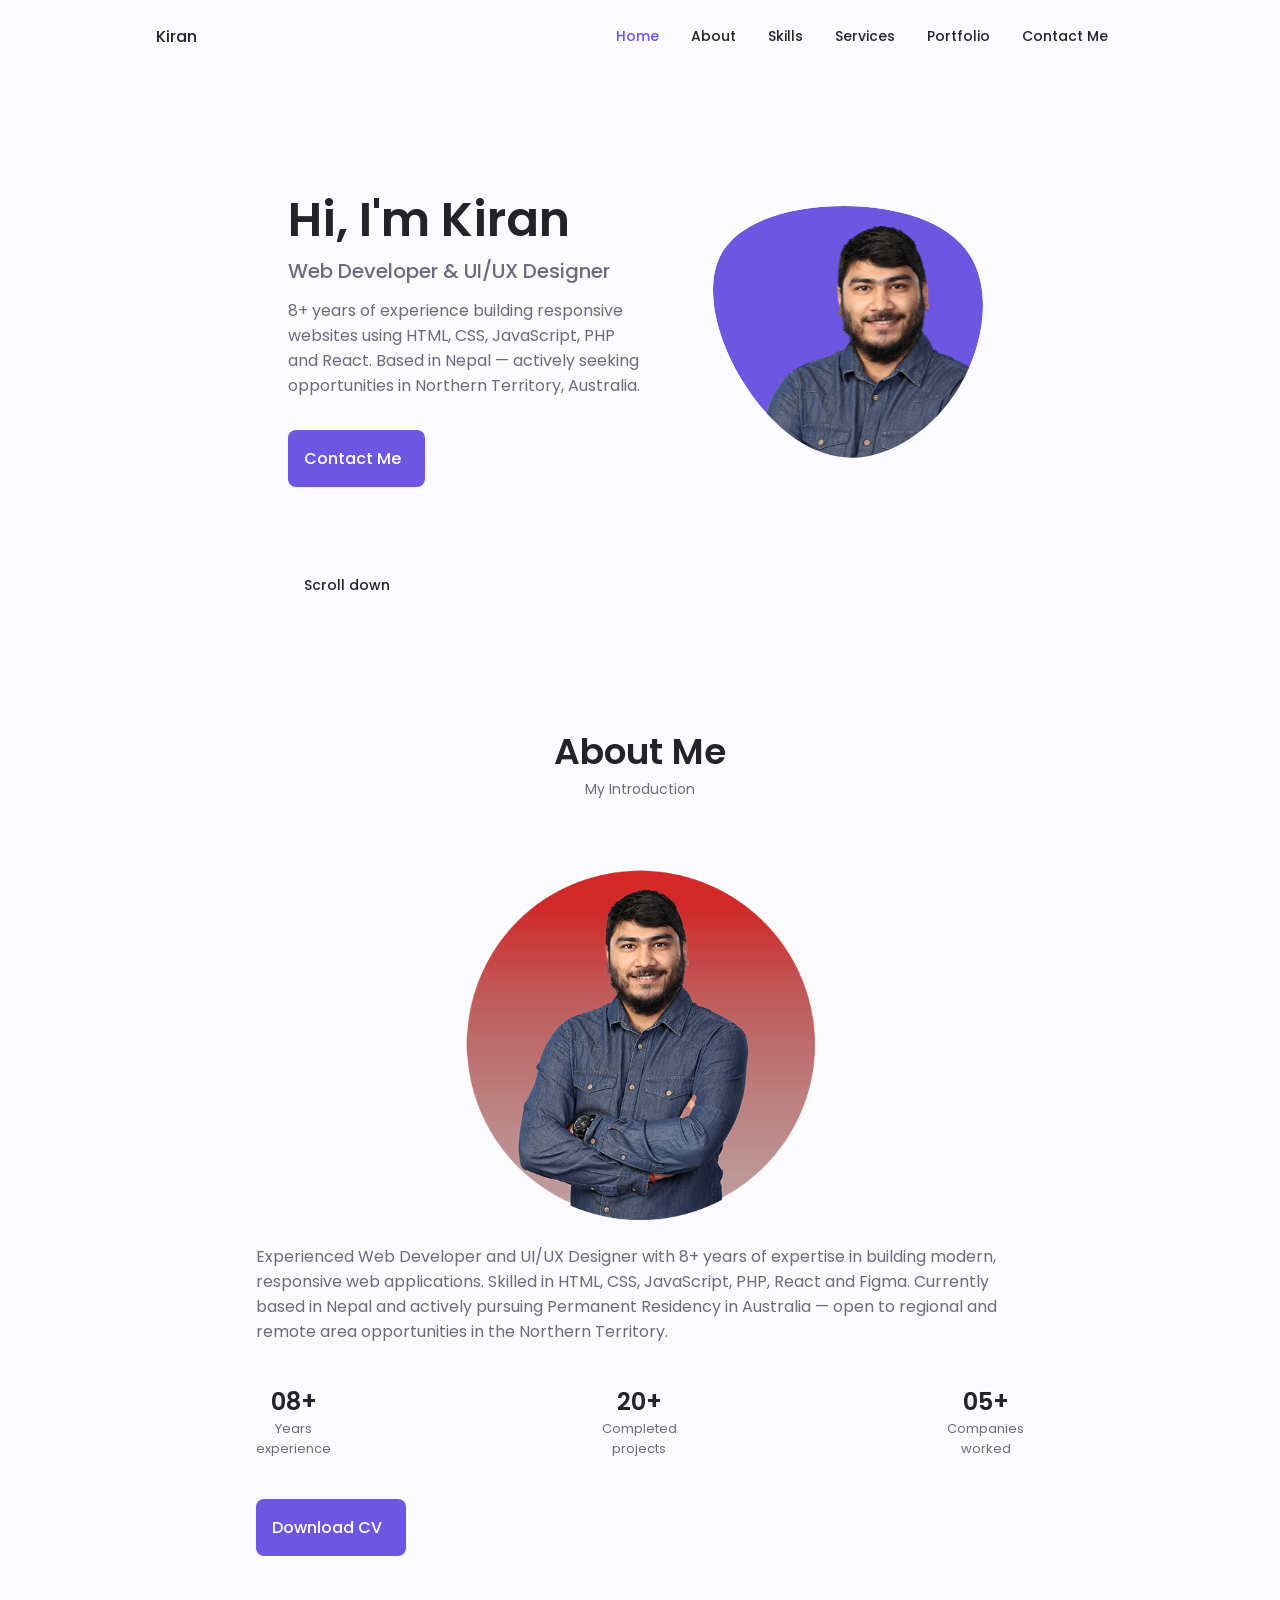
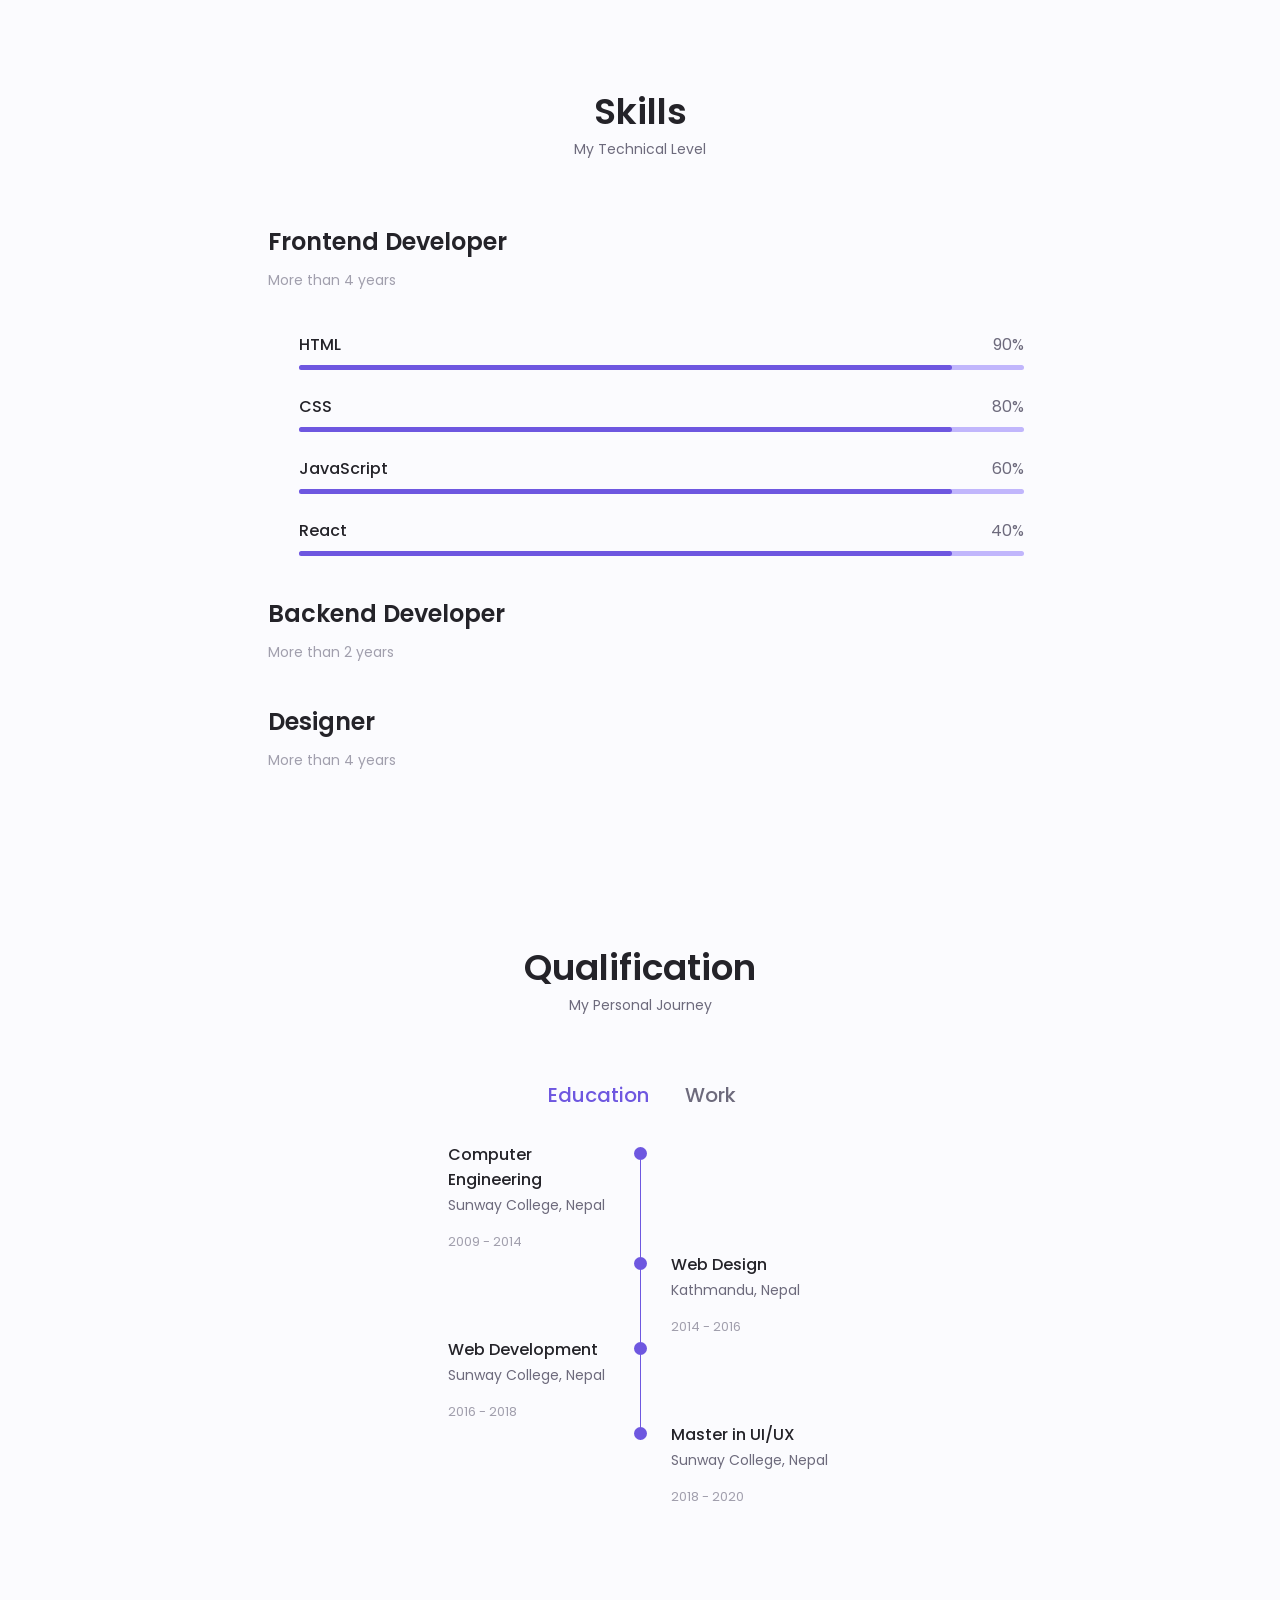
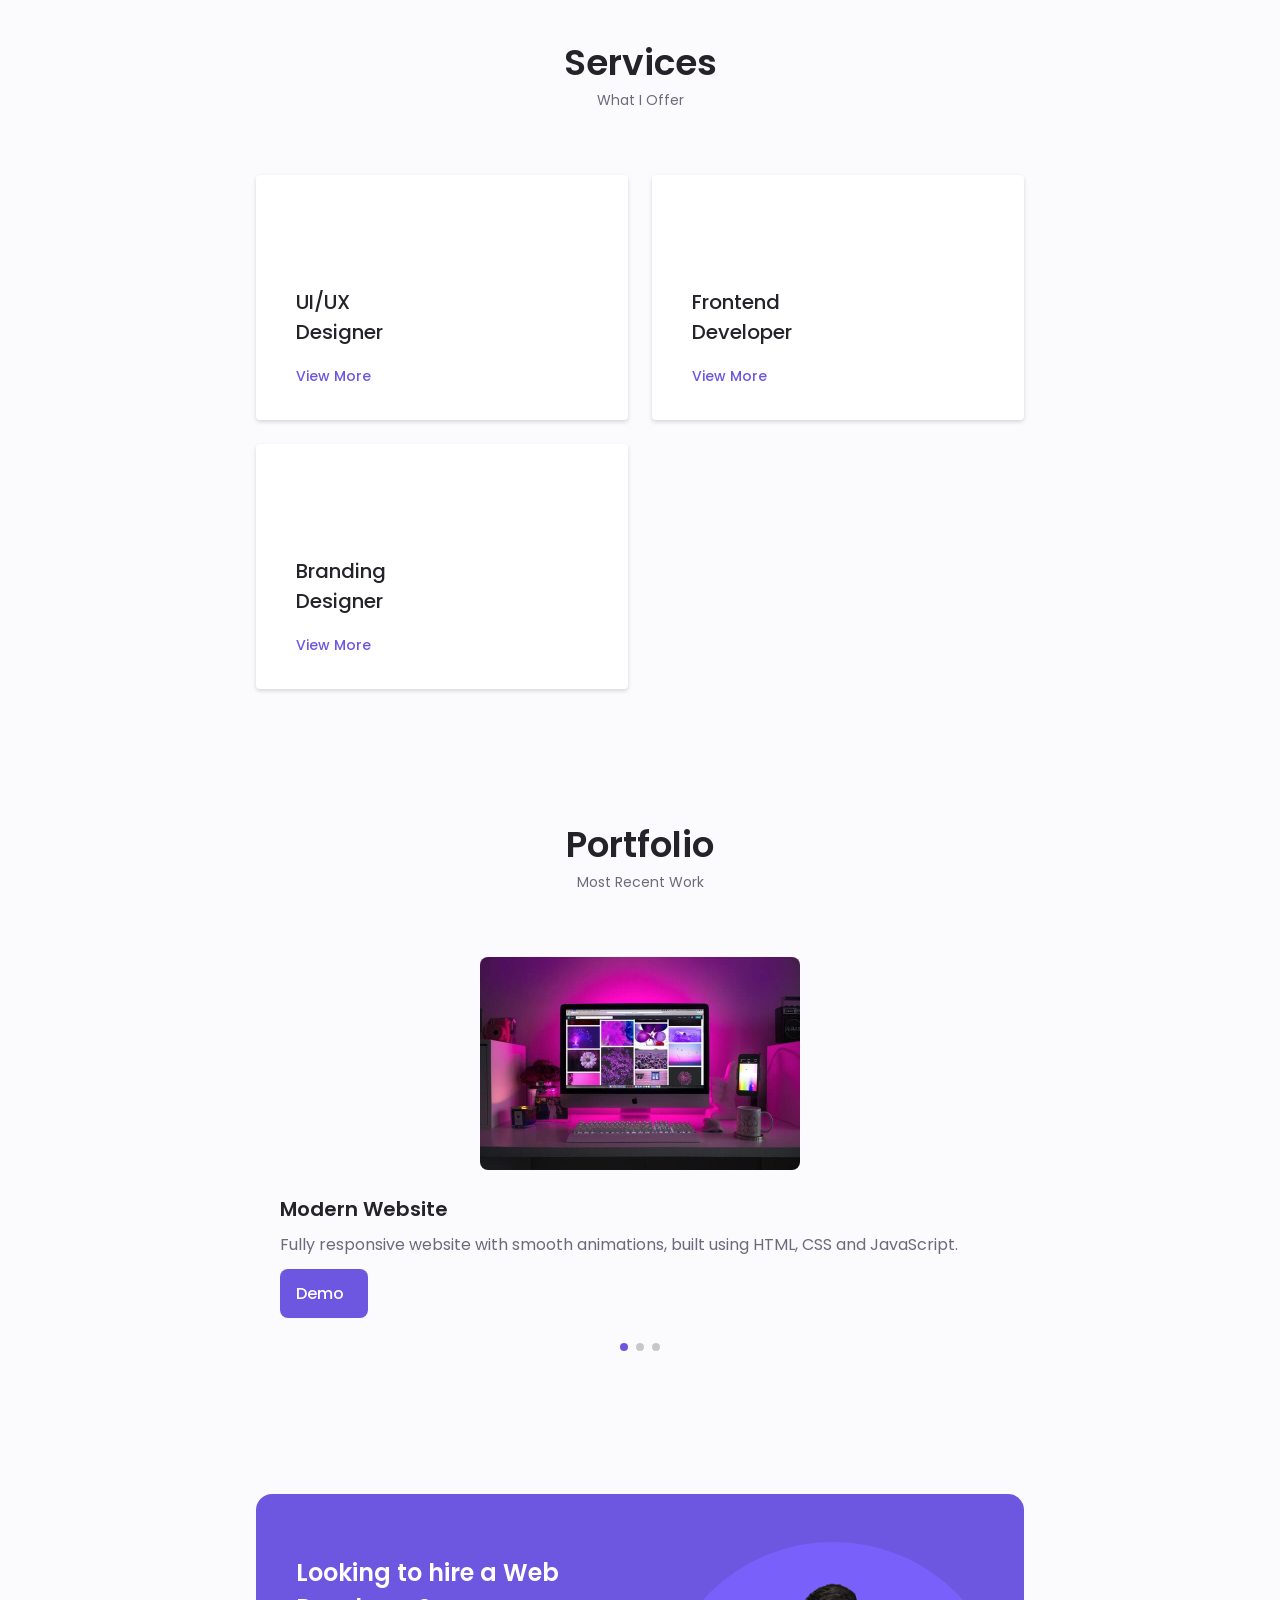
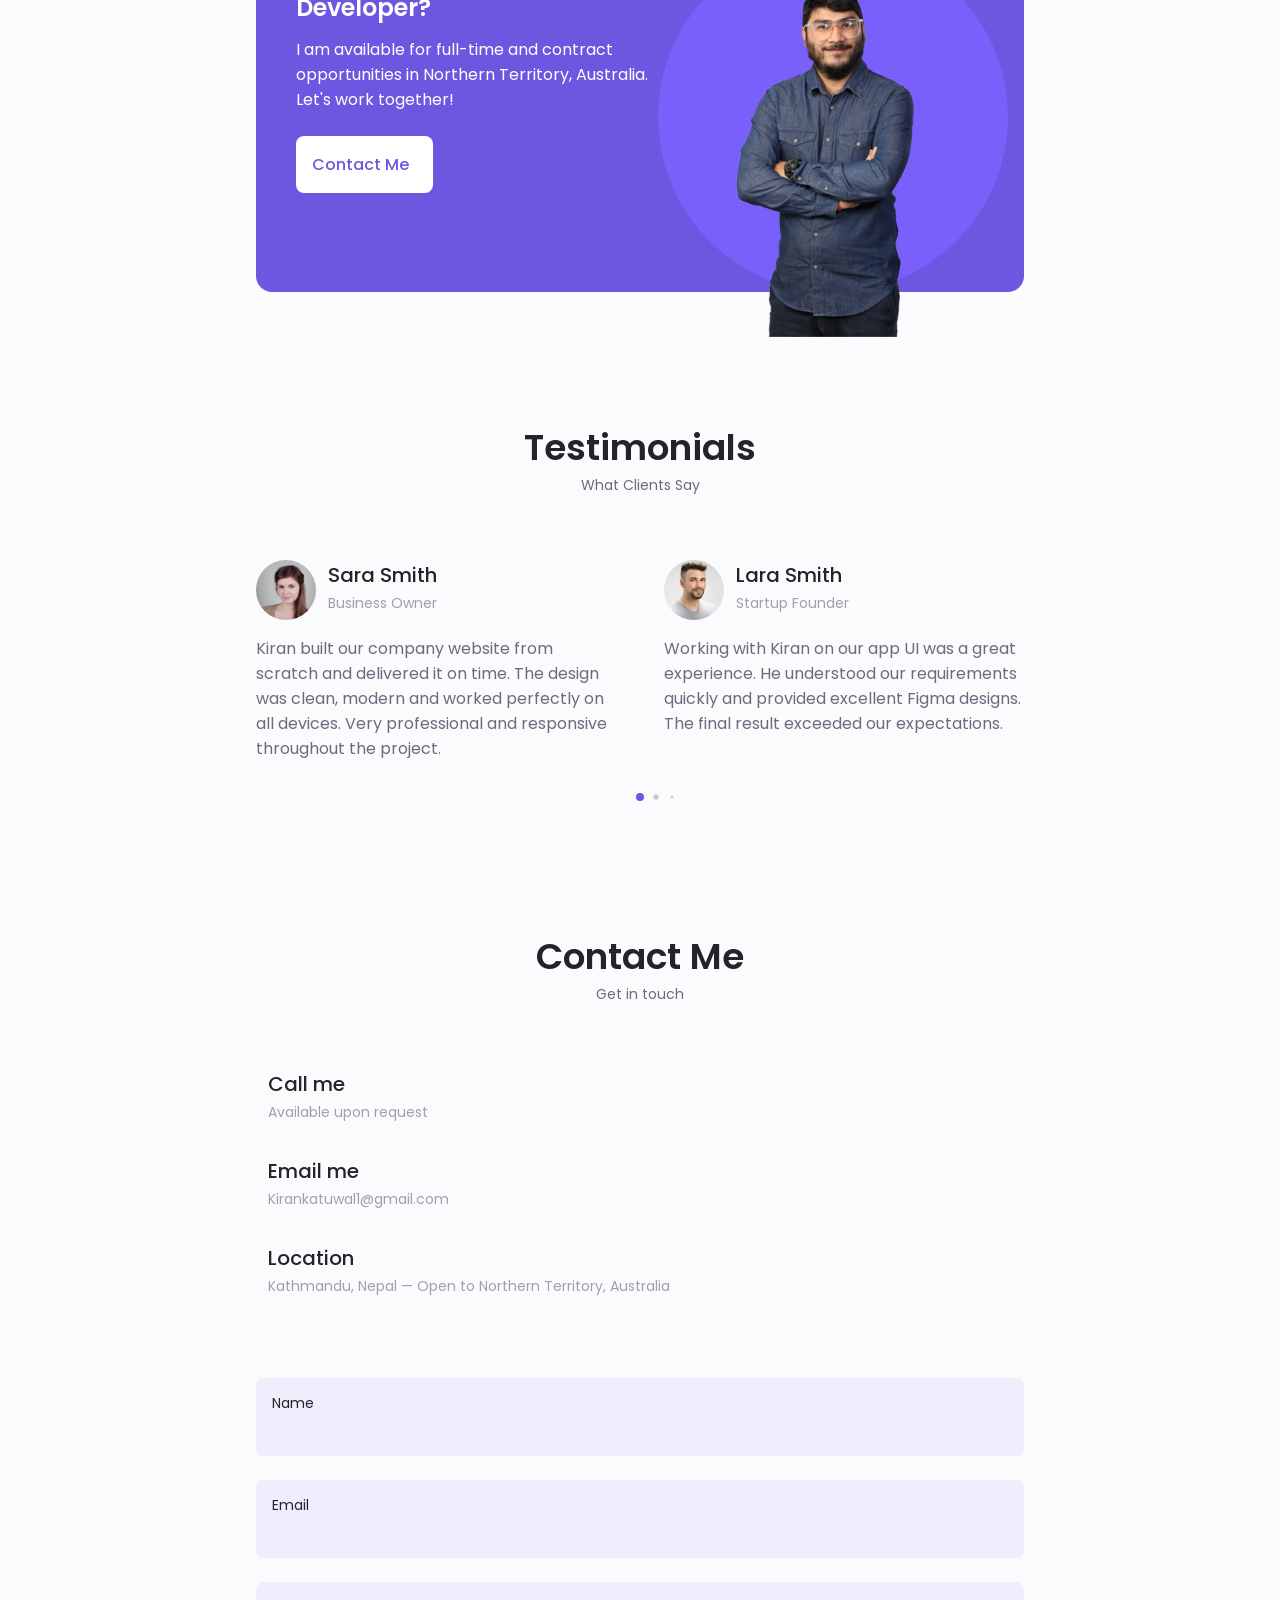
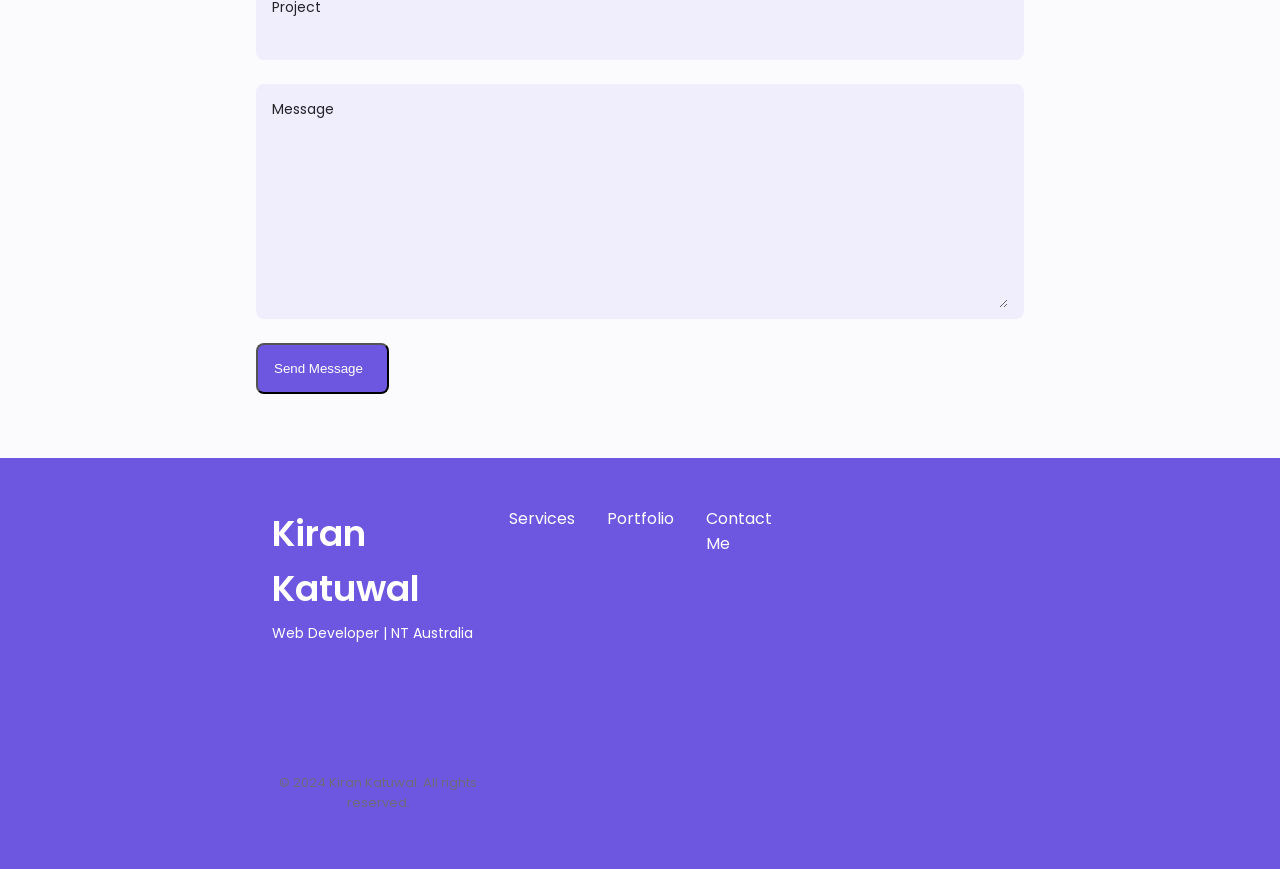
==== index.html @ 582babdb "styling for project image" ====
<!DOCTYPE html>
<html lang="en">

<head>
    <meta charset="UTF-8">
    <meta name="viewport" content="width=device-width, initial-scale=1.0">

    <!-- ===== FIX 1: SEO - Descriptive page title ===== -->
    <title>Kiran Katuwal | Web Developer | Northern Territory Australia</title>

    <!-- ===== FIX 2: SEO - Meta description for Google search results ===== -->
    <meta name="description"
        content="Kiran Katuwal is an experienced Web Developer with 8+ years of experience in HTML, CSS, JavaScript, PHP and React. Available for opportunities in Northern Territory, Australia. Pursuing Permanent Residency.">

    <!-- ===== FIX 3: SEO - Keywords for search engines ===== -->
    <meta name="keywords"
        content="Kiran Katuwal, web developer, frontend developer, Northern Territory, Australia, NT jobs, PHP developer, React developer, UI UX designer, permanent residency Australia">

    <!-- ===== FIX 4: SEO - Author tag ===== -->
    <meta name="author" content="Kiran Katuwal">

    <!-- ===== FIX 5: SEO - Canonical tag to avoid duplicate indexing ===== -->
    <link rel="canonical" href="https://kirankatuwal.com.np">

    <!-- ===== FIX 6: SEO - Open Graph tags for LinkedIn and Facebook sharing ===== -->
    <meta property="og:title" content="Kiran Katuwal | Web Developer | Northern Territory Australia">
    <meta property="og:description"
        content="Experienced Web Developer with 8+ years of experience. Available for opportunities in Northern Territory, Australia.">
    <meta property="og:image" content="https://kirankatuwal.com.np/assets/img/kiran.png">
    <meta property="og:url" content="https://kirankatuwal.com.np">
    <meta property="og:type" content="website">

    <!-- ===== FIX 7: SEO - Twitter card for sharing ===== -->
    <meta name="twitter:card" content="summary_large_image">
    <meta name="twitter:title" content="Kiran Katuwal | Web Developer | NT Australia">
    <meta name="twitter:description"
        content="Experienced Web Developer available for opportunities in Northern Territory, Australia.">

    <!--==================== UNICONS ====================-->
    <link rel="stylesheet" href="https://unicons.iconscout.com/release/v4.0.0/css/line.css">

    <!--==================== SWIPER CSS ====================-->
    <link rel="stylesheet" href="assets/css/swiper-bundle.min.css">

    <!--==================== CSS ====================-->
    <link rel="stylesheet" href="assets/css/styles.css">
</head>

<body>
    <!--==================== HEADER ====================-->
    <header class="header" id="header">
        <nav class="nav container">
            <a href="#" class="nav__logo">Kiran</a>

            <div class="nav__menu" id="nav-menu">
                <ul class="nav__list grid">
                    <li class="nav__item">
                        <a href="#home" class="nav__link active-link">
                            <i class="uil uil-estate nav__icon"></i>Home
                        </a>
                    </li>
                    <li class="nav__item">
                        <a href="#about" class="nav__link">
                            <i class="uil uil-user nav__icon"></i>About
                        </a>
                    </li>
                    <li class="nav__item">
                        <a href="#skills" class="nav__link">
                            <i class="uil uil-file-alt nav__icon"></i>Skills
                        </a>
                    </li>
                    <li class="nav__item">
                        <a href="#services" class="nav__link">
                            <i class="uil uil-briefcase-alt nav__icon"></i>Services</a>
                    </li>
                    <li class="nav__item">
                        <a href="#portfolio" class="nav__link">
                            <i class="uil uil-scenery nav__icon"></i>Portfolio</a>
                    </li>
                    <li class="nav__item">
                        <a href="#contact" class="nav__link">
                            <i class="uil uil-message nav__icon"></i>Contact Me
                        </a>
                    </li>
                </ul>

                <i class="uil uil-times nav__close" id="nav-close"></i>
            </div>

            <div class="nav__btns">
                <!-- Theme Change -->
                <i class="uil uil-moon change-theme" id="theme-button"></i>

                <div class="nav__toggle" id="nav-toggle">
                    <i class="uil uil-apps"></i>
                </div>
            </div>
        </nav>
    </header>

    <!--==================== MAIN ====================-->
    <main class="main">
        <!--==================== HOME ====================-->
        <section class="home section" id="home">
            <div class="home__container container grid">
                <div class="home__content grid">
                    <div class="home__social">
                        <!-- ===== FIX 8: Add your real LinkedIn and GitHub links below ===== -->
                        <a href="https://www.linkedin.com/in/kirankatuwal" target="_blank" class="home__social-icon"
                            aria-label="LinkedIn Profile">
                            <i class="uil uil-linkedin-alt"></i>
                        </a>
                        <a href="https://dribbble.com/kirankatuwal" target="_blank" class="home__social-icon"
                            aria-label="Dribbble Profile">
                            <i class="uil uil-dribbble"></i>
                        </a>
                        <a href="https://github.com/kirankatuwal" target="_blank" class="home__social-icon"
                            aria-label="GitHub Profile">
                            <i class="uil uil-github-alt"></i>
                        </a>
                    </div>
                    <div class="home__img">
                        <svg class="home__blob" viewBox="0 0 200 187" xmlns="http://www.w3.org/2000/svg"
                            xmlns:xlink="http://www.w3.org/1999/xlink">
                            <mask id="mask0" mask-type="alpha">
                                <path d="M190.312 36.4879C206.582 62.1187 201.309 102.826 182.328 134.186C163.346 165.547 
                                130.807 187.559 100.226 186.353C69.6454 185.297 41.0228 161.023 21.7403 129.362C2.45775 
                                97.8511 -7.48481 59.1033 6.67581 34.5279C20.9871 10.1032 59.7028 -0.149132 97.9666 
                                0.00163737C136.23 0.303176 174.193 10.857 190.312 36.4879Z" />
                            </mask>
                            <g mask="url(#mask0)">
                                <path d="M190.312 36.4879C206.582 62.1187 201.309 102.826 182.328 134.186C163.346 
                                165.547 130.807 187.559 100.226 186.353C69.6454 185.297 41.0228 161.023 21.7403 
                                129.362C2.45775 97.8511 -7.48481 59.1033 6.67581 34.5279C20.9871 10.1032 59.7028 
                                -0.149132 97.9666 0.00163737C136.23 0.303176 174.193 10.857 190.312 36.4879Z" />
                                <image class="home__blob-img" x='20' y='10' xlink:href="assets/img/kiran.png" />
                            </g>
                        </svg>
                    </div>

                    <div class="home__data">
                        <!-- ===== FIX 9: Grammar fix "I'am" → "I'm" ===== -->
                        <h1 class="home__title">
                            Hi, I'm Kiran
                        </h1>
                        <h3 class="home__subtitle">Web Developer & UI/UX Designer</h3>
                        <!-- ===== FIX 10: Better description with Australia mention ===== -->
                        <p class="home__description">8+ years of experience building responsive websites using HTML,
                            CSS, JavaScript, PHP and React. Based in Nepal — actively seeking opportunities in Northern
                            Territory, Australia.</p>
                        <a href="#contact" class="button button--flex">
                            Contact Me <i class="uil uil-message button__icon"></i>
                        </a>
                    </div>
                </div>

                <div class="home__scroll">
                    <a href="#about" class="home__scroll-button button--flex">
                        <i class="uil uil-mouse-alt home__scroll-mouse"></i>
                        <span class="home__scroll-name">Scroll down</span>
                        <i class="uil uil-arrow-down home__scroll-arrow"></i>
                    </a>
                </div>
            </div>
        </section>

        <!--==================== ABOUT ====================-->
        <section class="about section" id="about">
            <h2 class="section__title">About Me</h2>
            <span class="section__subtitle">My Introduction</span>

            <div class="about__container container grid">
                <!-- ===== FIX 11: SEO - Descriptive alt text on image ===== -->
                <img src="assets/img/about.png"
                    alt="Kiran Katuwal - Web Developer with 8 years experience, available for Northern Territory Australia jobs"
                    class="about__img">

                <div class="about__data">
                    <!-- ===== FIX 12: Better about description with Australia mention ===== -->
                    <p class="about__description">Experienced Web Developer and UI/UX Designer with 8+ years of
                        expertise in building modern, responsive web applications. Skilled in HTML, CSS, JavaScript,
                        PHP, React and Figma. Currently based in Nepal and actively pursuing Permanent Residency in
                        Australia — open to regional and remote area opportunities in the Northern Territory.</p>
                    <div class="about__info">
                        <div>
                            <span class="about__info-title">08+</span>
                            <span class="about__info-name">Years<br />experience</span>
                        </div>
                        <div>
                            <span class="about__info-title">20+</span>
                            <span class="about__info-name">Completed<br />projects</span>
                        </div>
                        <div>
                            <span class="about__info-title">05+</span>
                            <span class="about__info-name">Companies<br />worked</span>
                        </div>
                    </div>
                    <div class="about__buttons">
                        <a download="" href="assets/pdf/kiran.pdf" class="button button--flex">
                            Download CV <i class="uil uil-download-alt button__icon"></i>
                        </a>
                    </div>
                </div>
            </div>
        </section>

        <!--==================== SKILLS ====================-->
        <section class="skills section" id="skills">
            <h2 class="section__title">Skills</h2>
            <span class="section__subtitle">My Technical Level</span>
            <div class="skills__container container grid">
                <div>
                    <!-- Skills 1 -->
                    <div class="skills__content skills__open">
                        <div class="skills__header">
                            <i class="uil uil-brackets-curly skills__icon"></i>
                            <div>
                                <h1 class="skills__titles">Frontend Developer</h1>
                                <span class="skills__subtitle">More than 4 years</span>
                            </div>
                            <i class="uil uil-angle-down skills__arrow"></i>
                        </div>
                        <div class="skills__list grid">
                            <div class="skills__data">
                                <div class="skills__titles">
                                    <h3 class="skills__name">HTML</h3>
                                    <span class="skills__number">90%</span>
                                </div>
                                <div class="skills__bar">
                                    <span class="skills__percentage skills__html"></span>
                                </div>
                            </div>
                            <div class="skills__data">
                                <div class="skills__titles">
                                    <h3 class="skills__name">CSS</h3>
                                    <span class="skills__number">80%</span>
                                </div>
                                <div class="skills__bar">
                                    <span class="skills__percentage skills__css"></span>
                                </div>
                            </div>
                            <div class="skills__data">
                                <div class="skills__titles">
                                    <h3 class="skills__name">JavaScript</h3>
                                    <span class="skills__number">60%</span>
                                </div>
                                <div class="skills__bar">
                                    <span class="skills__percentage skills__js"></span>
                                </div>
                            </div>
                            <div class="skills__data">
                                <div class="skills__titles">
                                    <h3 class="skills__name">React</h3>
                                    <span class="skills__number">40%</span>
                                </div>
                                <div class="skills__bar">
                                    <span class="skills__percentage skills__react"></span>
                                </div>
                            </div>
                        </div>
                    </div>
                    <!-- Skills 2 -->
                    <div class="skills__content skills__close">
                        <div class="skills__header">
                            <i class="uil uil-server-network skills__icon"></i>
                            <div>
                                <h1 class="skills__titles">Backend Developer</h1>
                                <span class="skills__subtitle">More than 2 years</span>
                            </div>
                            <i class="uil uil-angle-down skills__arrow"></i>
                        </div>
                        <div class="skills__list grid">
                            <div class="skills__data">
                                <div class="skills__titles">
                                    <h3 class="skills__name">PHP</h3>
                                    <span class="skills__number">80%</span>
                                </div>
                                <div class="skills__bar">
                                    <span class="skills__percentage skills__php"></span>
                                </div>
                            </div>
                            <div class="skills__data">
                                <div class="skills__titles">
                                    <h3 class="skills__name">Node Js</h3>
                                    <span class="skills__number">40%</span>
                                </div>
                                <div class="skills__bar">
                                    <span class="skills__percentage skills__node"></span>
                                </div>
                            </div>
                            <div class="skills__data">
                                <div class="skills__titles">
                                    <h3 class="skills__name">Firebase</h3>
                                    <span class="skills__number">60%</span>
                                </div>
                                <div class="skills__bar">
                                    <span class="skills__percentage skills__firebase"></span>
                                </div>
                            </div>
                            <div class="skills__data">
                                <div class="skills__titles">
                                    <h3 class="skills__name">Python</h3>
                                    <span class="skills__number">40%</span>
                                </div>
                                <div class="skills__bar">
                                    <span class="skills__percentage skills__python"></span>
                                </div>
                            </div>
                        </div>
                    </div>
                </div>

                <div>
                    <!-- Skills 3 -->
                    <div class="skills__content skills__close">
                        <div class="skills__header">
                            <i class="uil uil-swatchbook skills__icon"></i>
                            <div>
                                <h1 class="skills__titles">Designer</h1>
                                <span class="skills__subtitle">More than 4 years</span>
                            </div>
                            <i class="uil uil-angle-down skills__arrow"></i>
                        </div>
                        <div class="skills__list grid">
                            <div class="skills__data">
                                <div class="skills__titles">
                                    <h3 class="skills__name">Figma</h3>
                                    <span class="skills__number">80%</span>
                                </div>
                                <div class="skills__bar">
                                    <span class="skills__percentage skills__figma"></span>
                                </div>
                            </div>
                            <div class="skills__data">
                                <div class="skills__titles">
                                    <h3 class="skills__name">Sketch</h3>
                                    <span class="skills__number">40%</span>
                                </div>
                                <div class="skills__bar">
                                    <span class="skills__percentage skills__sketch"></span>
                                </div>
                            </div>
                            <div class="skills__data">
                                <div class="skills__titles">
                                    <h3 class="skills__name">Photoshop</h3>
                                    <span class="skills__number">60%</span>
                                </div>
                                <div class="skills__bar">
                                    <span class="skills__percentage skills__photoshop"></span>
                                </div>
                            </div>
                        </div>
                    </div>
                </div>
            </div>
        </section>

        <!--==================== QUALIFICATION ====================-->
        <section class="qualification section">
            <h2 class="section__title">Qualification</h2>
            <span class="section__subtitle">My Personal Journey</span>

            <div class="qualification__container container">
                <div class="qualification__tabs">
                    <div class="qualification__button button--flex qualification__active" data-target='#education'>
                        <i class="uil uil-graduation-cap qualification__icon"></i>
                        Education
                    </div>
                    <div class="qualification__button button--flex" data-target='#work'>
                        <i class="uil uil-briefcase-alt qualification__icon"></i>
                        Work
                    </div>
                </div>

                <div class="qualification__sections">
                    <!--==================== QUALIFICATION CONTENT 1 ====================-->
                    <!-- ===== FIX 13: Update with real education details and dates ===== -->
                    <div class="qualification__content qualification__active" data-content id="education">
                        <div class="qualification__data">
                            <div>
                                <h3 class="qualification__title">Computer Engineering</h3>
                                <span class="qualification__subtitle">Sunway College, Nepal</span>
                                <div class="qualification__calendar">
                                    <i class="uil uil-calendar-alt"></i>
                                    2009 - 2014
                                </div>
                            </div>
                            <div>
                                <span class="qualification__rounder"></span>
                                <span class="qualification__line"></span>
                            </div>
                        </div>
                        <div class="qualification__data">
                            <div></div>
                            <div>
                                <span class="qualification__rounder"></span>
                                <span class="qualification__line"></span>
                            </div>
                            <div>
                                <h3 class="qualification__title">Web Design</h3>
                                <span class="qualification__subtitle">Kathmandu, Nepal</span>
                                <div class="qualification__calendar">
                                    <i class="uil uil-calendar-alt"></i>
                                    2014 - 2016
                                </div>
                            </div>
                        </div>
                        <div class="qualification__data">
                            <div>
                                <h3 class="qualification__title">Web Development</h3>
                                <span class="qualification__subtitle">Sunway College, Nepal</span>
                                <div class="qualification__calendar">
                                    <i class="uil uil-calendar-alt"></i>
                                    2016 - 2018
                                </div>
                            </div>
                            <div>
                                <span class="qualification__rounder"></span>
                                <span class="qualification__line"></span>
                            </div>
                        </div>
                        <div class="qualification__data">
                            <div></div>
                            <div>
                                <span class="qualification__rounder"></span>
                            </div>
                            <div>
                                <h3 class="qualification__title">Master in UI/UX</h3>
                                <span class="qualification__subtitle">Sunway College, Nepal</span>
                                <div class="qualification__calendar">
                                    <i class="uil uil-calendar-alt"></i>
                                    2018 - 2020
                                </div>
                            </div>
                        </div>
                    </div>

                    <!--==================== QUALIFICATION CONTENT 2 ====================-->
                    <!-- ===== FIX 14: Update with real work history ===== -->
                    <div class="qualification__content" data-content id="work">
                        <div class="qualification__data">
                            <div>
                                <h3 class="qualification__title">Software Engineer</h3>
                                <span class="qualification__subtitle">IT Company, Nepal</span>
                                <div class="qualification__calendar">
                                    <i class="uil uil-calendar-alt"></i>
                                    2016 - 2018
                                </div>
                            </div>
                            <div>
                                <span class="qualification__rounder"></span>
                                <span class="qualification__line"></span>
                            </div>
                        </div>
                        <div class="qualification__data">
                            <div></div>
                            <div>
                                <span class="qualification__rounder"></span>
                                <span class="qualification__line"></span>
                            </div>
                            <div>
                                <h3 class="qualification__title">Frontend Developer</h3>
                                <span class="qualification__subtitle">Web Agency, Nepal</span>
                                <div class="qualification__calendar">
                                    <i class="uil uil-calendar-alt"></i>
                                    2018 - 2020
                                </div>
                            </div>
                        </div>
                        <div class="qualification__data">
                            <div>
                                <h3 class="qualification__title">UI/UX Designer</h3>
                                <span class="qualification__subtitle">Freelance, Remote</span>
                                <div class="qualification__calendar">
                                    <i class="uil uil-calendar-alt"></i>
                                    2020 - 2023
                                </div>
                            </div>
                            <div>
                                <span class="qualification__rounder"></span>
                                <span class="qualification__line"></span>
                            </div>
                        </div>
                        <div class="qualification__data">
                            <div></div>
                            <div>
                                <span class="qualification__rounder"></span>
                            </div>
                            <div>
                                <h3 class="qualification__title">Senior Web Developer</h3>
                                <span class="qualification__subtitle">Self Employed, Nepal</span>
                                <div class="qualification__calendar">
                                    <i class="uil uil-calendar-alt"></i>
                                    2023 - Present
                                </div>
                            </div>
                        </div>
                    </div>
                </div>
            </div>
        </section>

        <!--==================== SERVICES ====================-->
        <section class="services section" id="services">
            <h2 class="section__title">Services</h2>
            <span class="section__subtitle">What I Offer</span>
            <div class="services__container container grid">
                <!--Services content 1  -->
                <div class="services__content">
                    <div>
                        <i class="uil uil-web-grid services__icon"></i>
                        <h3 class="services__title">UI/UX <br> Designer</h3>
                    </div>
                    <span class="button button--flex button--small button--link services__button">
                        View More
                        <i class="uil uil-arrow-right button__icon"></i>
                    </span>
                    <div class="services__modal">
                        <div class="services__modal-content">
                            <h4 class="services__modal-title">UI/UX <br>Designer</h4>
                            <i class="uil uil-times services__modal-close"></i>
                            <ul class="services__modal-services grid">
                                <li class="services__modal-service">
                                    <i class="uil uil-check-circle services__modal-icon"></i>
                                    <p>Design clean and modern user interfaces</p>
                                </li>
                                <li class="services__modal-service">
                                    <i class="uil uil-check-circle services__modal-icon"></i>
                                    <p>Create wireframes and prototypes in Figma</p>
                                </li>
                                <li class="services__modal-service">
                                    <i class="uil uil-check-circle services__modal-icon"></i>
                                    <p>Improve user experience for web and mobile apps</p>
                                </li>
                                <li class="services__modal-service">
                                    <i class="uil uil-check-circle services__modal-icon"></i>
                                    <p>Build and strengthen your company brand identity</p>
                                </li>
                            </ul>
                        </div>
                    </div>
                </div>
                <!--Services content 2  -->
                <div class="services__content">
                    <div>
                        <i class="uil uil-arrow services__icon"></i>
                        <h3 class="services__title">Frontend <br> Developer</h3>
                    </div>
                    <span class="button button--flex button--small button--link services__button">
                        View More
                        <i class="uil uil-arrow-right button__icon"></i>
                    </span>
                    <div class="services__modal">
                        <div class="services__modal-content">
                            <h4 class="services__modal-title">Frontend <br> Developer</h4>
                            <i class="uil uil-times services__modal-close"></i>
                            <ul class="services__modal-services grid">
                                <li class="services__modal-service">
                                    <i class="uil uil-check-circle services__modal-icon"></i>
                                    <p>Build fully responsive websites using HTML and CSS</p>
                                </li>
                                <li class="services__modal-service">
                                    <i class="uil uil-check-circle services__modal-icon"></i>
                                    <p>Develop interactive web pages using JavaScript and React</p>
                                </li>
                                <li class="services__modal-service">
                                    <i class="uil uil-check-circle services__modal-icon"></i>
                                    <p>Optimise websites for speed and performance</p>
                                </li>
                                <li class="services__modal-service">
                                    <i class="uil uil-check-circle services__modal-icon"></i>
                                    <p>Convert Figma designs into pixel-perfect web pages</p>
                                </li>
                            </ul>
                        </div>
                    </div>
                </div>
                <!--Services content 3  -->
                <div class="services__content">
                    <div>
                        <i class="uil uil-pen services__icon"></i>
                        <h3 class="services__title">Branding <br> Designer</h3>
                    </div>
                    <span class="button button--flex button--small button--link services__button">
                        View More
                        <i class="uil uil-arrow-right button__icon"></i>
                    </span>
                    <div class="services__modal">
                        <div class="services__modal-content">
                            <h4 class="services__modal-title">Branding <br>Designer</h4>
                            <i class="uil uil-times services__modal-close"></i>
                            <ul class="services__modal-services grid">
                                <li class="services__modal-service">
                                    <i class="uil uil-check-circle services__modal-icon"></i>
                                    <p>Design logos and visual brand identity</p>
                                </li>
                                <li class="services__modal-service">
                                    <i class="uil uil-check-circle services__modal-icon"></i>
                                    <p>Create brand style guides and colour palettes</p>
                                </li>
                                <li class="services__modal-service">
                                    <i class="uil uil-check-circle services__modal-icon"></i>
                                    <p>Design marketing materials and social media assets</p>
                                </li>
                                <li class="services__modal-service">
                                    <i class="uil uil-check-circle services__modal-icon"></i>
                                    <p>Strengthen your company's online presence</p>
                                </li>
                            </ul>
                        </div>
                    </div>
                </div>
            </div>
        </section>

        <!--==================== PORTFOLIO ====================-->
        <section class="portfolio section" id="portfolio">
            <h2 class="section__title">Portfolio</h2>
            <span class="section__subtitle">Most Recent Work</span>

            <div class="portfolio__container container swiper-container">
                <div class="swiper-wrapper">
                    <!--==================== PORTFOLIO 1====================-->
                    <div class="portfolio__content grid swiper-slide">
                        <!-- ===== FIX 15: SEO - Added descriptive alt text to portfolio images ===== -->
                        <img src="assets/img/portfolio1.jpg" alt="Modern responsive website project by Kiran Katuwal"
                            class="portfolio__img">
                        <div class="portfolio__data">
                            <h3 class="portfolio__title">Modern Website</h3>
                            <p class="portfolio__description">Fully responsive website with smooth animations, built
                                using HTML, CSS and JavaScript.</p>
                            <!-- ===== Note: Replace # with your real project demo link ===== -->
                            <a href="#" class="button button--flex button--small portfolio__button">Demo
                                <i class="uil uil-arrow-right button__icon"></i>
                            </a>
                        </div>
                    </div>

                    <!--==================== PORTFOLIO 2====================-->
                    <div class="portfolio__content grid swiper-slide">
                        <img src="assets/img/portfolio2.jpg" alt="Brand design project by Kiran Katuwal"
                            class="portfolio__img">
                        <div class="portfolio__data">
                            <h3 class="portfolio__title">Brand Design</h3>
                            <p class="portfolio__description">Complete brand identity design including logo, colour
                                palette and visual guidelines.</p>
                            <a href="#" class="button button--flex button--small portfolio__button">Demo
                                <i class="uil uil-arrow-right button__icon"></i>
                            </a>
                        </div>
                    </div>

                    <!--==================== PORTFOLIO 3====================-->
                    <div class="portfolio__content grid swiper-slide">
                        <img src="assets/img/portfolio3.jpg" alt="Online store ecommerce project by Kiran Katuwal"
                            class="portfolio__img">
                        <div class="portfolio__data">
                            <h3 class="portfolio__title">Online Store</h3>
                            <p class="portfolio__description">E-commerce website with product listings, shopping cart
                                and PHP backend integration.</p>
                            <a href="#" class="button button--flex button--small portfolio__button">Demo
                                <i class="uil uil-arrow-right button__icon"></i>
                            </a>
                        </div>
                    </div>
                </div>
                <div class="swiper-button-next">
                    <i class="uil uil-angle-right-b swiper-portfolio-icon"></i>
                </div>
                <div class="swiper-button-prev">
                    <i class="uil uil-angle-left-b swiper-portfolio-icon"></i>
                </div>
                <div class="swiper-pagination"></div>
            </div>
        </section>

        <!--==================== PROJECT IN MIND ====================-->
        <section class="project section">
            <div class="project__bg">
                <div class="project__container container grid">
                    <div class="project__data">
                        <!-- ===== FIX 16: Updated project section for Australian employers ===== -->
                        <h2 class="project__title">Looking to hire a Web Developer?</h2>
                        <p class="project__description">
                            I am available for full-time and contract opportunities in Northern Territory, Australia.
                            Let's work together!
                        </p>
                        <a href="#contact" class="button button--flex button--white">
                            Contact Me
                            <i class="uil uil-message project__icon button__icon"></i>
                        </a>
                    </div>
                    <div class="project_side_content"><img src="assets/img/kiran12.png"
                            alt="Kiran Katuwal Web Developer" class="project__img"></div>
                </div>
            </div>
        </section>

        <!--==================== TESTIMONIAL ====================-->
        <section class="testimonial section">
            <h2 class="section__title">Testimonials</h2>
            <span class="section__subtitle">What Clients Say</span>

            <div class="testimonial__container container swiper-container">
                <div class="swiper-wrapper">
                    <!-- ===== FIX 17: Unique testimonials - replace with real ones when available ===== -->
                    <!--==================== TESTIMONIAL 1 ====================-->
                    <div class="testimonial__content swiper-slide">
                        <div class="testimonial__data">
                            <div class="testimonial__header">
                                <img src="assets/img/testimonial1.jpg" alt="Sara Smith client testimonial"
                                    class="testimonial__img">
                                <div>
                                    <h3 class="testimonial__name">Sara Smith</h3>
                                    <span class="testimonial__client">Business Owner</span>
                                </div>
                            </div>
                            <div>
                                <i class="uil uil-star testimonial__icon-star"></i>
                                <i class="uil uil-star testimonial__icon-star"></i>
                                <i class="uil uil-star testimonial__icon-star"></i>
                                <i class="uil uil-star testimonial__icon-star"></i>
                                <i class="uil uil-star testimonial__icon-star"></i>
                            </div>
                        </div>
                        <p class="testimonial__description">
                            Kiran built our company website from scratch and delivered it on time. The design was clean,
                            modern and worked perfectly on all devices. Very professional and responsive throughout the
                            project.
                        </p>
                    </div>

                    <!--==================== TESTIMONIAL 2 ====================-->
                    <div class="testimonial__content swiper-slide">
                        <div class="testimonial__data">
                            <div class="testimonial__header">
                                <img src="assets/img/testimonial2.jpg" alt="Lara Smith client testimonial"
                                    class="testimonial__img">
                                <div>
                                    <h3 class="testimonial__name">Lara Smith</h3>
                                    <span class="testimonial__client">Startup Founder</span>
                                </div>
                            </div>
                            <div>
                                <i class="uil uil-star testimonial__icon-star"></i>
                                <i class="uil uil-star testimonial__icon-star"></i>
                                <i class="uil uil-star testimonial__icon-star"></i>
                                <i class="uil uil-star testimonial__icon-star"></i>
                                <i class="uil uil-star testimonial__icon-star"></i>
                            </div>
                        </div>
                        <p class="testimonial__description">
                            Working with Kiran on our app UI was a great experience. He understood our requirements
                            quickly and provided excellent Figma designs. The final result exceeded our expectations.
                        </p>
                    </div>

                    <!--==================== TESTIMONIAL 3 ====================-->
                    <div class="testimonial__content swiper-slide">
                        <div class="testimonial__data">
                            <div class="testimonial__header">
                                <img src="assets/img/testimonial3.jpg" alt="Kara Smith client testimonial"
                                    class="testimonial__img">
                                <div>
                                    <h3 class="testimonial__name">Kara Smith</h3>
                                    <span class="testimonial__client">Marketing Manager</span>
                                </div>
                            </div>
                            <div>
                                <i class="uil uil-star testimonial__icon-star"></i>
                                <i class="uil uil-star testimonial__icon-star"></i>
                                <i class="uil uil-star testimonial__icon-star"></i>
                                <i class="uil uil-star testimonial__icon-star"></i>
                                <i class="uil uil-star testimonial__icon-star"></i>
                            </div>
                        </div>
                        <p class="testimonial__description">
                            Kiran redesigned our brand identity and online store. Sales improved after the new website
                            launched. He is skilled, reliable and easy to communicate with across different time zones.
                        </p>
                    </div>
                </div>

                <div class="swiper-pagination swiper-pagination-testimonial"></div>
            </div>
        </section>

        <!--==================== CONTACT ME ====================-->
        <section class="contact section" id="contact">
            <h2 class="section__title">Contact Me</h2>
            <span class="section__subtitle">Get in touch</span>

            <div class="contact__container container grid">
                <div>
                    <div class="contact__information">
                        <i class="uil uil-phone contact__icon"></i>
                        <div>
                            <h3 class="contact__title">Call me</h3>
                            <!-- ===== FIX 18: Replace fake number with real number ===== -->
                            <span class="contact__subtitle">Available upon request</span>
                        </div>
                    </div>
                    <div class="contact__information">
                        <i class="uil uil-envelope contact__icon"></i>
                        <div>
                            <h3 class="contact__title">Email me</h3>
                            <span class="contact__subtitle">Kirankatuwal1@gmail.com</span>
                        </div>
                    </div>
                    <div class="contact__information">
                        <i class="uil uil-map-marker contact__icon"></i>
                        <div>
                            <h3 class="contact__title">Location</h3>
                            <!-- ===== FIX 19: Added Australia availability ===== -->
                            <span class="contact__subtitle">Kathmandu, Nepal — Open to Northern Territory,
                                Australia</span>
                        </div>
                    </div>
                </div>

                <!-- ===== FIX 20: Connected form to Formspree - replace YOUR_FORM_ID with your real Formspree ID ===== -->
                <!-- How to get Formspree ID: Go to formspree.io → Sign up free → Create form → Copy your form ID -->
                <form action="https://formspree.io/f/YOUR_FORM_ID" method="POST" class="contact__form grid">
                    <div class="contact__inputs grid">
                        <div class="contact__content">
                            <label for="name" class="contact__label">Name</label>
                            <input type="text" id="name" name="name" required class="contact__input">
                        </div>
                        <div class="contact__content">
                            <label for="email" class="contact__label">Email</label>
                            <input type="email" id="email" name="email" required class="contact__input">
                        </div>
                    </div>
                    <div class="contact__content">
                        <label for="project" class="contact__label">Project</label>
                        <input type="text" id="project" name="project" class="contact__input">
                    </div>
                    <div class="contact__content">
                        <!-- ===== FIX 21: Typo fixed "Mesage" → "Message" ===== -->
                        <label for="message" class="contact__label">Message</label>
                        <textarea name="message" id="message" cols="0" rows="7" class="contact__input"></textarea>
                    </div>
                    <div>
                        <button type="submit" class="button button--flex">Send Message
                            <i class="uil uil-message button__icon"></i>
                        </button>
                    </div>
                </form>
            </div>
        </section>
    </main>

    <!--==================== FOOTER ====================-->
    <footer class="footer">
        <div class="footer__bg">
            <div class="footer__container container grid">
                <div>
                    <h1 class="footer__title">Kiran Katuwal</h1>
                    <span class="footer__subtitle">Web Developer | NT Australia</span>
                </div>
                <ul class="footer__links">
                    <li>
                        <a href="#services" class="footer__link">Services</a>
                    </li>
                    <li>
                        <a href="#portfolio" class="footer__link">Portfolio</a>
                    </li>
                    <li>
                        <a href="#contact" class="footer__link">Contact Me</a>
                    </li>
                </ul>
                <!-- ===== FIX 22: Add real social media links ===== -->
                <div class="footer__socials">
                    <a href="https://www.facebook.com/kirankatuwal" target="_blank" class="footer__social"
                        aria-label="Facebook">
                        <i class="uil uil-facebook-f"></i>
                    </a>
                    <a href="https://www.instagram.com/kirankatuwal" target="_blank" class="footer__social"
                        aria-label="Instagram">
                        <i class="uil uil-instagram"></i>
                    </a>
                    <a href="https://www.linkedin.com/in/kirankatuwal" target="_blank" class="footer__social"
                        aria-label="LinkedIn">
                        <i class="uil uil-linkedin-alt"></i>
                    </a>
                </div>
                <p class="footer__copy">
                    &#169; 2024 Kiran Katuwal. All rights reserved.
                </p>
            </div>
        </div>
    </footer>

    <!--==================== SCROLL TOP ====================-->
    <a href="#" class="scrollup" id="scroll-up" aria-label="Scroll to top">
        <i class="uil uil-arrow-up scrollup__icon"></i>
    </a>

    <!--==================== SWIPER JS ====================-->
    <script src="assets/js/swiper-bundle.min.js"></script>

    <!--==================== MAIN JS ====================-->
    <script src="assets/js/main.js"></script>
</body>

</html>
---- assets/css/styles.css ----
/*==================== GOOGLE FONTS ====================*/
@import url('https://fonts.googleapis.com/css2?family=Poppins:wght@400;500;600&display=swap');

/*==================== VARIABLES CSS ====================*/
:root {
    --header-height: 3rem;

    /*========== Colors ==========*/
    /* Change favorite color */
    --hue-color: 250;
    /*Purple 250 - Green 142 - Blue 230 - Pink 340*/

    /* HSL color mode */
    --first-color: hsl(var(--hue-color), 69%, 61%);
    --first-color-second: hsl(var(--hue-color), 69%, 61%);
    --first-color-alt: hsl(var(--hue-color), 57%, 53%);
    --first-color-lighter: hsl(var(--hue-color), 92%, 85%);
    --title-color: hsl(var(--hue-color), 8%, 15%);
    --text-color: hsl(var(--hue-color), 8%, 45%);
    --text-color-light: hsl(var(--hue-color), 8%, 65%);
    --input-color: hsl(var(--hue-color), 70%, 96%);
    --body-color: hsl(var(--hue-color), 60%, 99%);
    --container-color: #fff;

    --scroll-bar-color: hsl(var(--hue-color), 12%, 90%);
    --scroll-thumb-color: hsl(var(--hue-color), 12%, 80%);

    /*========== Font and typography ==========*/
    --body-font: 'Poppins', sans-serif;
    ;

    /* .5rem = 8px, 1rem = 16px, 1.5rem = 24px ... */
    --big-font-size: 2rem;
    --h1-font-size: 1.5rem;
    --h2-font-size: 1.25rem;
    --h3-font-size: 1.125rem;
    --normal-font-size: .938rem;
    --small-font-size: .813rem;
    --smaller-font-size: .75rem;

    /*========== Font weight ==========*/
    --font-medium: 500;
    --font-semi-bold: 600;

    /*========== Margenes Bottom ==========*/
    /* .25rem = 4px, .5rem = 8px, .75rem = 12px ... */
    --mb-0-25: .25rem;
    --mb-0-5: .5rem;
    --mb-0-75: .75rem;
    --mb-1: 1rem;
    --mb-1-5: 1.5rem;
    --mb-2: 2rem;
    --mb-2-5: 2.5rem;
    --mb-3: 3rem;

    /*========== z index ==========*/
    --z-tooltip: 10;
    --z-fixed: 100;
    --z-modal: 1000;
}

/* Font size for large devices */
@media screen and (min-width: 968px) {
    :root {
        --big-font-size: 3rem;
        --h1-font-size: 2.25rem;
        --h2-font-size: 1.5rem;
        --h3-font-size: 1.25rem;
        --normal-font-size: 1rem;
        --small-font-size: .875rem;
        --smaller-font-size: .813rem;
    }
}

/*========== Variables Dark theme ==========*/
body.dark-theme {
    /* HSL color mode */
    --first-color-second: hsl(var(--hue-color), 30%, 8%);
    --title-color: hsl(var(--hue-color), 8%, 95%);
    --text-color: hsl(var(--hue-color), 8%, 75%);
    --input-color: hsl(var(--hue-color), 29%, 16%);
    --body-color: hsl(var(--hue-color), 28%, 12%);
    --container-color: hsl(var(--hue-color), 29%, 16%);


    --scroll-bar-color: hsl(var(--hue-color), 12%, 48%);
    --scroll-thumb-color: hsl(var(--hue-color), 12%, 36%);
}

/*========== Button Dark/Light ==========*/
.nav__btns {
    display: flex;
    align-items: center;
}

.change-theme {
    font-size: 1.25rem;
    color: var(--title-color);
    margin-right: var(--mb-1);
    cursor: pointer;

}

.change-theme:hover {
    color: var(--first-color);
}

/*==================== BASE ====================*/
* {
    box-sizing: border-box;
    padding: 0;
    margin: 0;
}

html {
    scroll-behavior: smooth;
}


body {
    margin: 0 0 var(--header-height) 0;
    font-family: var(--body-font);
    font-size: var(--normal-font-size);
    background-color: var(--body-color);
    color: var(--text-color);
}

h1,
h2,
h3,
h4 {
    color: var(--title-color);
    font-weight: var(--font-semi-bold);
}


ul {
    list-style: none;
}

a {
    text-decoration: none;
}

img {

    max-width: 100%;
    height: auto;
}

/*==================== REUSABLE CSS CLASSES ====================*/
.section {
    padding: 2rem 0 4rem;
}

.section__title {
    font-size: var(--h1-font-size);
}

.section__subtitle {
    display: block;
    font-size: var(--small-font-size);
    margin-bottom: var(--mb-3);
}

.section__title,
.section__subtitle {
    text-align: center;
}

/*==================== LAYOUT ====================*/

.container {
    max-width: 768px;
    margin-left: var(--mb-1-5);
    margin-right: var(--mb-1-5);
}

.grid {

    display: grid;
    gap: 1.5rem;
}

.header {
    width: 100%;
    position: fixed;
    bottom: 0;
    left: 0;
    z-index: var(--z-fixed);
    background-color: var(--body-color);
}

/*==================== NAV ====================*/
.nav {
    max-width: 968px;
    height: var(--header-height);
    display: flex;
    justify-content: space-between;
    align-items: center;
}

.nav__logo,
.nav__toggle {
    color: var(--title-color);
    font-weight: var(--font-medium);
}

.nav__logo:hover {
    color: var(--first-color);
}

.nav__toggle {
    font-size: 1.1rem;
    cursor: pointer;
}

.nav__toggle:hover {

    color: var(--first-color);
}

@media screen and (max-width:767px) {
    .nav__menu {
        position: fixed;
        bottom: -100%;
        left: 0;
        width: 100%;
        background-color: var(--body-color);
        padding: 2rem 1.5rem 4rem;
        box-shadow: 0 -1px 4px rgba(0, 0, 0, .15);
        border-radius: 1.5rem 1.5rem 0 0;
        transition: 0.3s;
    }
}

.nav__list {
    grid-template-columns: repeat(3, 1fr);
    gap: 2rem;
}

.nav__link {
    display: flex;
    flex-direction: column;
    align-items: center;
    font-size: var(--small-font-size);
    color: var(--title-color);
    font-weight: var(--font-medium);
}

.nav__link:hover {
    color: var(--first-color);
}

.nav__icon {
    font-size: 1.2rem;
}

.nav__close {
    position: absolute;
    right: 1.3em;
    bottom: .5rem;
    font-size: 1.5rem;
    cursor: pointer;
    color: var(--first-color);
}

.nav__close:hover {
    color: var(--first-color-alt);
}

/* show menu */
.show-menu {
    bottom: 0;
}

/* Active link */
.active-link {
    color: var(--first-color);
}

/* Change background header */
.scroll-header {
    box-shadow: 0 -1px 4px rgba(0, 0, 0, .15);
}

/*==================== HOME ====================*/
.home__container {
    gap: 1rem;
}

.home__content {
    grid-template-columns: .5fr 3fr;
    padding-top: 3.5rem;
    align-items: center;
}

.home__social {
    display: grid;
    grid-template-columns: max-content;
    row-gap: 1rem;
}

.home__social-icon {
    font-size: 1.25rem;
    color: var(--first-color);
}

.home__social-icon:hover {
    color: var(--first-color-alt);
}

.home__blob {
    width: 200px;
    fill: var(--first-color);
}

.home__blob-img {
    width: 190px;
}

.home__data {
    grid-column: 1/3;
}

.home__title {
    font-size: var(--big-font-size);
}

.home__subtitle {
    font-size: var(--h3-font-size);
    color: var(--text-color);
    font-weight: var(--font-medium);
    margin-bottom: var(--mb-0-75);
}

.home__description {
    margin-bottom: var(--mb-2);
}

.home__scroll {
    /* display: none; */
}

.home__scroll-button {

    color: var(--first-color);
    transition: .3s;
}

.home__scroll-button:hover {
    transform: translateY(0.25rem);
}

.home__scroll-name {
    font-size: var(--small-font-size);
    color: var(--title-color);
    font-weight: var(--font-medium);
    margin-right: var(--mb-0-25);
}

.home__scroll-arrow {
    font-size: 1.25rem;
}

/*==================== BUTTONS ====================*/
.button {
    display: inline-block;
    background-color: var(--first-color);
    color: #fff;
    padding: 1rem;
    border-radius: .5rem;
    font-weight: var(--font-medium);
}

.button:hover {
    background-color: var(--first-color-alt);
}

.button__icon {
    font-size: 1.25rem;
    margin-left: var(--mb-0-5);
    transition: .3s;
}

.button--flex {
    display: inline-flex;
    align-items: center;
}

.button--small {
    padding: .75rem 1rem;
}

.button--link {
    padding: 0;
    background-color: transparent;
    color: var(--first-color);
}

.button--link:hover {
    background-color: transparent;
    color: var(--first-color-alt);
}

.button--white {
    background-color: #fff;
    color: var(--first-color);
}

.button--white:hover {
    background-color: #fff;

}


/*==================== ABOUT ====================*/

.about__img {
    width: 200px;
    border-radius: .5rem;
    justify-self: center;
    align-self: center;
}

.about__description {
    text-align: center;
    margin-bottom: var(--mb-2-5);
}

.about__info {
    display: flex;
    justify-content: space-evenly;
    margin-bottom: var(--mb-2-5);
}

.about__info-name {
    font-size: var(--smaller-font-size);
}

.about__info-title {
    font-size: var(--h2-font-size);
    font-weight: var(--font-semi-bold);
    color: var(--title-color);
}


.about__buttons {
    display: flex;
    justify-content: center;
}

.about__info-title,
.about__info-name {
    display: block;
    text-align: center;
}

/*==================== SKILLS ====================*/
.skills__container {
    row-gap: 0;
}

.skills__header {
    display: flex;
    align-items: center;
    margin-bottom: var(--mb-2-5);
    cursor: pointer;
}

.skills__icon,

.skills__arrow {
    font-size: 2rem;
    color: var(--first-color);
}

.skills__icon {
    margin-right: var(--mb-0-75);
}

.skills__title {
    font-size: var(--h3-font-size);
}

.skills__subtitle {
    font-size: var(--small-font-size);
    color: var(--text-color-light);
}

.skills__arrow {
    margin-left: auto;
    transition: .4s;
}

.skills__list {
    row-gap: 1.5rem;
    padding-left: 2.7rem;
}

.skills__titles {
    display: flex;
    justify-content: space-between;
    margin-bottom: var(--mb-0-5);
}

.skills__name {
    font-size: var(--normal-font-size);
    font-weight: var(--font-medium);
}

.skills__bar,
.skills__percentage {
    height: 5px;
    border-radius: .25rem;
}

.skills__bar {
    background-color: var(--first-color-lighter);
}

.skills__percentage {
    display: block;
    background-color: var(--first-color);
}

.skills__html {
    width: 90%;
}

.skills__css {
    width: 90%;
}

.skills__js {
    width: 90%;
}

.skills__react {
    width: 90%;
}

.skills__php {
    width: 60%;
}

.skills__node {
    width: 90%;
}

.skills__firebase {
    width: 40%;
}

.skills__python {
    width: 90%;
}

.skills__figma {
    width: 90%;
}

.skills__sketch {
    width: 90%;
}

.skills__photoshop {
    width: 90%;
}

.skills__close .skills__list {
    height: 0;
    overflow: hidden;
}

.skills__open .skills__list {
    height: max-content;
    margin-bottom: var(--mb-2-5);
}

.skills__open .skills__arrow {
    transform: rotate(-180deg);
}

/*==================== QUALIFICATION ====================*/
.qualification__tabs {
    display: flex;
    justify-content: space-evenly;
    margin-bottom: var(--mb-2);
}

.qualification__button {
    font-size: var(--h3-font-size);
    font-weight: var(--font-medium);
    cursor: pointer;
}

.qualification__button:hover {
    color: var(--first-color);
}

.qualification__icon {
    font-size: 1.8rem;
    margin-right: var(--mb-0-25);
}

.qualification__data {
    display: grid;
    grid-template-columns: 1fr max-content 1fr;
    column-gap: 1.5rem;
}

.qualification__title {
    font-size: var(--normal-font-size);
    font-weight: var(--font-medium);
}

.qualification__subtitle {
    display: inline-block;
    font-size: var(--small-font-size);
    margin-bottom: var(--mb-1);
}

.qualification__calendar {
    font-size: var(--smaller-font-size);
    color: var(--text-color-light);
}

.qualification__rounder {
    display: inline-block;
    width: 13px;
    height: 13px;
    background-color: var(--first-color);
    border-radius: 50%;
}

.qualification__line {
    display: block;
    width: 1px;
    height: 100%;
    background-color: var(--first-color);
    transform: translate(6px, -7px);
}

.qualification [data-content] {
    display: none;
}

.qualification__active[data-content] {
    display: block;

}

.qualification__button.qualification__active {
    color: var(--first-color);
}

/*==================== SERVICES ====================*/
.services__container {
    gap: 1.5rem;
    grid-template-columns: repeat(2, 1fr);
}

.services__content {
    position: relative;
    background-color: var(--container-color);
    padding: 3.5rem .5rem 1.25rem 1.5rem;
    border-radius: .25rem;
    box-shadow: 0 2px 4px rgba(0, 0, 0, .15);
    transition: .3s;
}

.services__content:hover {
    box-shadow: 0 4px 4px rgba(0, 0, 0, .15);
}

.services__icon {
    display: block;
    font-size: 1.5rem;
    color: var(--first-color);
    margin-bottom: var(--mb-1);
}

.services__title {
    font-size: var(--h3-font-size);
    margin-bottom: var(--mb-1);
    font-weight: var(--font-medium);
}

.services__button {
    cursor: pointer;
    font-size: var(--small-font-size);
}

.services__button:hover {
    cursor: pointer;
    font-size: var(--small-font-size);
}

.services__button:hover .button__icon {
    transform: translateX(.25rem);
}

.services__modal {
    position: fixed;
    top: 0;
    left: 0;
    right: 0;
    bottom: 0;
    background-color: rgba(0, 0, 0, .5);
    display: flex;
    align-items: center;
    justify-content: center;
    padding: 0 1rem;
    z-index: var(--z-modal);
    opacity: 0;
    visibility: hidden;
    transition: .3s;
}

.services__modal-content {
    position: relative;
    background-color: var(--container-color);
    padding: 1.5rem;
    border-radius: .5rem;
}

.services__modal-services {
    row-gap: 1rem;
}

.services__modal-service {
    display: flex;
}

.services__modal-title {
    font-size: var(--h3-font-size);
    font-weight: var(--font-medium);
    margin-bottom: var(--mb-1-5);

}

.services__modal-close {
    position: absolute;
    top: 1rem;
    right: 1rem;
    font-size: 1.5rem;
    color: var(--first-color);
    cursor: pointer;
}

.services__modal-icon {
    color: var(--first-color);
    margin-right: var(--mb-0-25);

}

/* Active Modal */
.active-modal {
    opacity: 1;
    visibility: visible;
}

/*==================== PORTFOLIO ====================*/
.portfolio__container {
    overflow: initial;
}

.portfolio__content {
    padding: 0 1.5rem;
}

.portfolio__img {
    width: 256px;
    border-radius: .5rem;
    justify-self: center;
}

.portfolio__title {
    font-size: var(--h3-font-size);
    margin-bottom: var(--mb-0-5);
}

.portfolio__description {
    margin-bottom: var(--mb-0-75);
}

.portfolio__button:hover .button__icon {
    transform: translateX(.25rem);
}

.swiper-button-prev::after,
.swiper-button-next::after {
    content: '';
}

.swiper-portfolio-icon {
    font-size: 2rem;
    color: var(--first-color);
}

.swiper-pagination {
    color: var(--first-color) !important;
}

.swiper-button-next {
    right: -.5rem;
}

.swiper-button-prev {
    left: -.5rem;
}

.swiper-container-horizontal>.swiper-pagination-bullets {
    bottom: -2.5rem;
}

.swiper-pagination-bullet-active {
    background-color: var(--first-color);
}

.swiper-button-next,
.swiper-button-prev,
.swiper-pagination-bullet {
    outline: none;
}

/*==================== PROJECT IN MIND ====================*/
.project {
    text-align: center;
}

.project__bg {
    background-color: var(--first-color-second);
    padding-top: 3rem;
}

.project__title {
    font-size: var(--h2-font-size);
    margin-bottom: var(--mb-0-75);
}

.project__description {
    margin-bottom: var(--mb-1-5);
}

.project__title,
.project__description {
    color: #fff;
}

/*==================== TESTIMONIAL ====================*/
.testimonial__data,
.testimonial__header {
    display: flex;
}

.testimonial__data {
    justify-content: space-between;
    margin-bottom: var(--mb-1);
}

.testimonial__img {
    width: 60px;
    height: 60px;
    border-radius: 50%;
    margin-right: var(--mb-0-75);
}

.testimonial__name {
    font-size: var(--h3-font-size);
    font-weight: var(--font-medium);
}

.testimonial__client {
    font-size: var(--small-font-size);
    color: var(--text-color-light);
}

.testimonial__description {
    margin-bottom: var(--mb-2-5);
}

.testimonial__icon-star {
    color: var(--first-color);
}

.swiper-container .swiper-pagination-testimonial {
    bottom: 0;
}

/*==================== CONTACT ME ====================*/
.contact__container {
    row-gap: 3rem;
}

.contact__information {
    display: flex;
    margin-bottom: var(--mb-2);
}

.contact__icon {
    font-size: 2rem;
    color: var(--first-color);
    margin-right: var(--mb-0-75);
}

.contact__title {
    font-size: var(--h3-font-size);
    font-weight: var(--font-medium);
}

.contact__subtitle {

    font-size: var(--small-font-size);
    color: var(--text-color-light);
}

.contact__content {
    background-color: var(--input-color);
    border-radius: .5rem;
    padding: .75rem 1rem .25rem;
}

.contact__label {
    font-size: var(--small-font-size);
    color: var(--title-color);
}

.contact__input {
    width: 100%;
    background-color: var(--input-color);
    color: var(--text-color);
    font-family: var(--body-color);
    font-size: var(--normal-font-size);
    border: none;
    outline: none;
    padding: .25rem .5rem .5rem 0;
}

/*==================== FOOTER ====================*/
.footer {
    padding-top: 2rem;
}

.footer__container {
    row-gap: 3.5rem;
}

.footer__bg {
    background-color: var(--first-color-second);
    padding: 2rem 0 3rem;
}

.footer__title {
    font-size: var(--h1-font-size);
    margin-bottom: var(--mb-0-25);
}

.footer__subtitle {
    font-size: var(--small-font-size);
}

.footer__links {
    display: flex;
    flex-direction: column;
    row-gap: 1.5rem;
}

.footer__link:hover {
    color: var(--first-color-lighter);
}

.footer__social {
    font-size: 1.25rem;
    margin-right: var(--mb-1-5);
}

.footer__social:hover {
    color: var(--first-color-lighter);
}

.footer__copy {
    font-size: var(--smaller-font-size);
    text-align: center;
    color: var(--first-color-light);
    margin-top: var(--mb-3);
}

.footer__title,
.footer__subtitle,
.footer__link,
.footer__social {
    color: #fff;
}


/*========== SCROLL UP ==========*/

.scrollup {
    position: fixed;
    right: 1rem;
    bottom: -20%;
    background-color: var(--first-color);
    opacity: .8;
    padding: 0 .3rem;
    border-radius: .4rem;
    z-index: var(--z-tooltip);
    transition: .4s;
}

.scrollup:hover {
    background-color: var(--first-color-alt);
}

.scrollup__icon {
    font-size: 1.5rem;
    color: #fff;
}

/* Show scroll */
.show-scroll {
    bottom: 5rem;
}

/*========== SCROLL BAR ==========*/
::-webkit-scrollbar {
    width: .60rem;
    background-color: var(--scroll-bar-color);
    border-radius: .5rem;
}


::-webkit-scrollbar-thumb {
    background-color: var(--scroll-thumb-color);
    border-radius: .5rem;
}

::-webkit-scrollbar-thumb:hover {
    background-color: var(--text-color-light);
}

/*==================== MEDIA QUERIES ====================*/
/* For small devices */
@media screen and (max-width: 350px) {
    .container {
        margin-left: var(--mb-1);
        margin-right: var(--mb-1);
    }

    .nav__menu {
        padding: 2rem .25rem 4rem;
    }

    .nav__list {
        column-gap: 0;
    }

    .home__content {
        grid-template-columns: .25fr 3fr;
    }

    .home__blob {
        width: 180px;
    }

    .skills__title {
        font-size: var(--normal-font-size);
    }

    .qualification__data {
        gap: .5rem;
    }

    .services__container {
        grid-template-columns: max-content;
        justify-content: center;
    }

    .services__content {
        padding: 3.5rem;
    }

    .services__modal {
        padding: 0 .5rem;
    }

    .project__img {
        width: 200px;
    }

    .testimonial__data,
    .testimonial__header {
        flex-direction: column;
        align-items: center;
    }

    .testimonial__img {
        margin-right: 0;
        margin-bottom: var(--mb-0-25);
    }

    .testimonial__data,
    .testimonial__description {
        text-align: center;
    }
}

/* For medium devices */
@media screen and (min-width:568px) {
    .home__content {
        grid-template-columns: max-content 1fr 1fr;
    }

    .home__data {
        grid-column: initial;
    }

    .home__img {
        order: 1;
        justify-self: center;
    }

    .about__container,
    .skills__container,
    .portfolio__content,
    .project__container,
    .contact__container,
    .footer__container {
        grid-template-columns: repeat (2, 1fr);
    }

    .qualification__sections {
        display: grid;
        grid-template-columns: .6fr;
        justify-content: center;
    }
}

@media screen and (min-width:768px) {
    .container {
        margin-left: auto;
        margin-right: auto;
    }

    body {
        margin: 0;
    }

    .section {
        padding: 6rem 0 2rem;
    }

    .section__subtitle {
        margin-bottom: 4rem;
    }

    .header {
        top: 0;
        bottom: initial;
    }

    .main,
    .header,
    .footer__container {
        padding: 0 1rem;
    }

    .nav {
        height: calc(var(--header-height) + 1.5rem);
        column-gap: 1rem;
    }

    .nav__icon,
    .nav__close,
    .nav__toggle {
        display: none;
    }

    .nav__list {
        display: flex;
        column-gap: 2rem;
    }

    .nav__menu {
        margin-left: auto;
    }

    .change-theme {
        margin: 0;
    }

    .home__container {
        row-gap: 5rem;
    }

    .home__content {
        padding-top: 5.5rem;
        column-gap: 2rem;
    }

    .home__blob {
        width: 270px;
    }

    .home__scroll {
        display: block;
    }

    .home__scroll-button {
        margin-left: 3rem;
    }

    .about__container {
        column-gap: 5rem;
    }

    .about__img {
        width: 350px;
    }

    .about__description {
        text-align: initial;
    }

    .about__info {
        justify-content: space-between;
    }

    .about__buttons {
        justify-content: initial;
    }

    .qualification__tabs {
        justify-content: center;
    }

    .qualification__button {
        margin: 0 var(--mb-1);
    }

    .qualification__sections {
        grid-template-columns: .5fr;
    }

    .services__container {
        grid-template-columns: repeat (3, 218px);
        justify-content: center;
    }

    .services__icon {
        font-size: 2rem;
    }

    .services__content {
        padding: 6rem 0 2rem 2.5rem;
    }

    .services__modal-content {
        width: 450px;
    }

    .portfolio__img {
        width: 320px;
    }

    .portfolio__content {
        align-items: center;
    }

    .project {
        text-align: initial;
    }

    .project__bg {
        background: none;
    }

    .project__container {
        background-color: var(--first-color-second);
        border-radius: 1rem;
        padding: 3rem 1rem 0 2.5rem;
        grid-template-columns: 1fr max-content;
        column-gap: 0.5rem;
    }

    .project_side_content {
        border-radius: 50%;
        width: 350px;
        height: 350px;
        background-color: #7a60fb;
    }

    .project__data {
        padding-top: .8rem;
    }

    .footer__container {
        grid-template-columns: repeat(3, 1fr);
    }

    .footer__bg {
        padding: 3rem 0 3.5rem;
    }

    .footer__links {
        flex-direction: row;
        column-gap: 2rem;
    }

    .footer__socials {
        justify-self: flex-end;
    }

    .footer__copy {
        margin-top: 4.5rem;
    }
}

/* For large devices */

@media screen and(min-width:1024px) {

    .header,
    .main,
    .footer__container {
        padding: 0;
    }

    .home__blob {
        width: 320px;
    }

    .home__social {
        transform: translateX(-6rem);
    }

    .services__container {
        grid-template-columns: repeat (3, 238px);
    }

    .portfolio__content {
        column-gap: 5rem;
    }

    .swiper-portfolio-icon {
        font-size: 3.5rem;
    }

    .swiper-button-prev {
        left: -3.5rem;
    }

    .swiper-button-next {
        right: -3.5rem;
    }

    .swiper-container-horizontal>.swiper-pagination-bullet {
        bottom: -4.5rem;
    }

    .contact__form {
        width: 460px;
    }

    .contact__inputs {
        grid-template-columns: repeat(2, 1fr);
    }
}
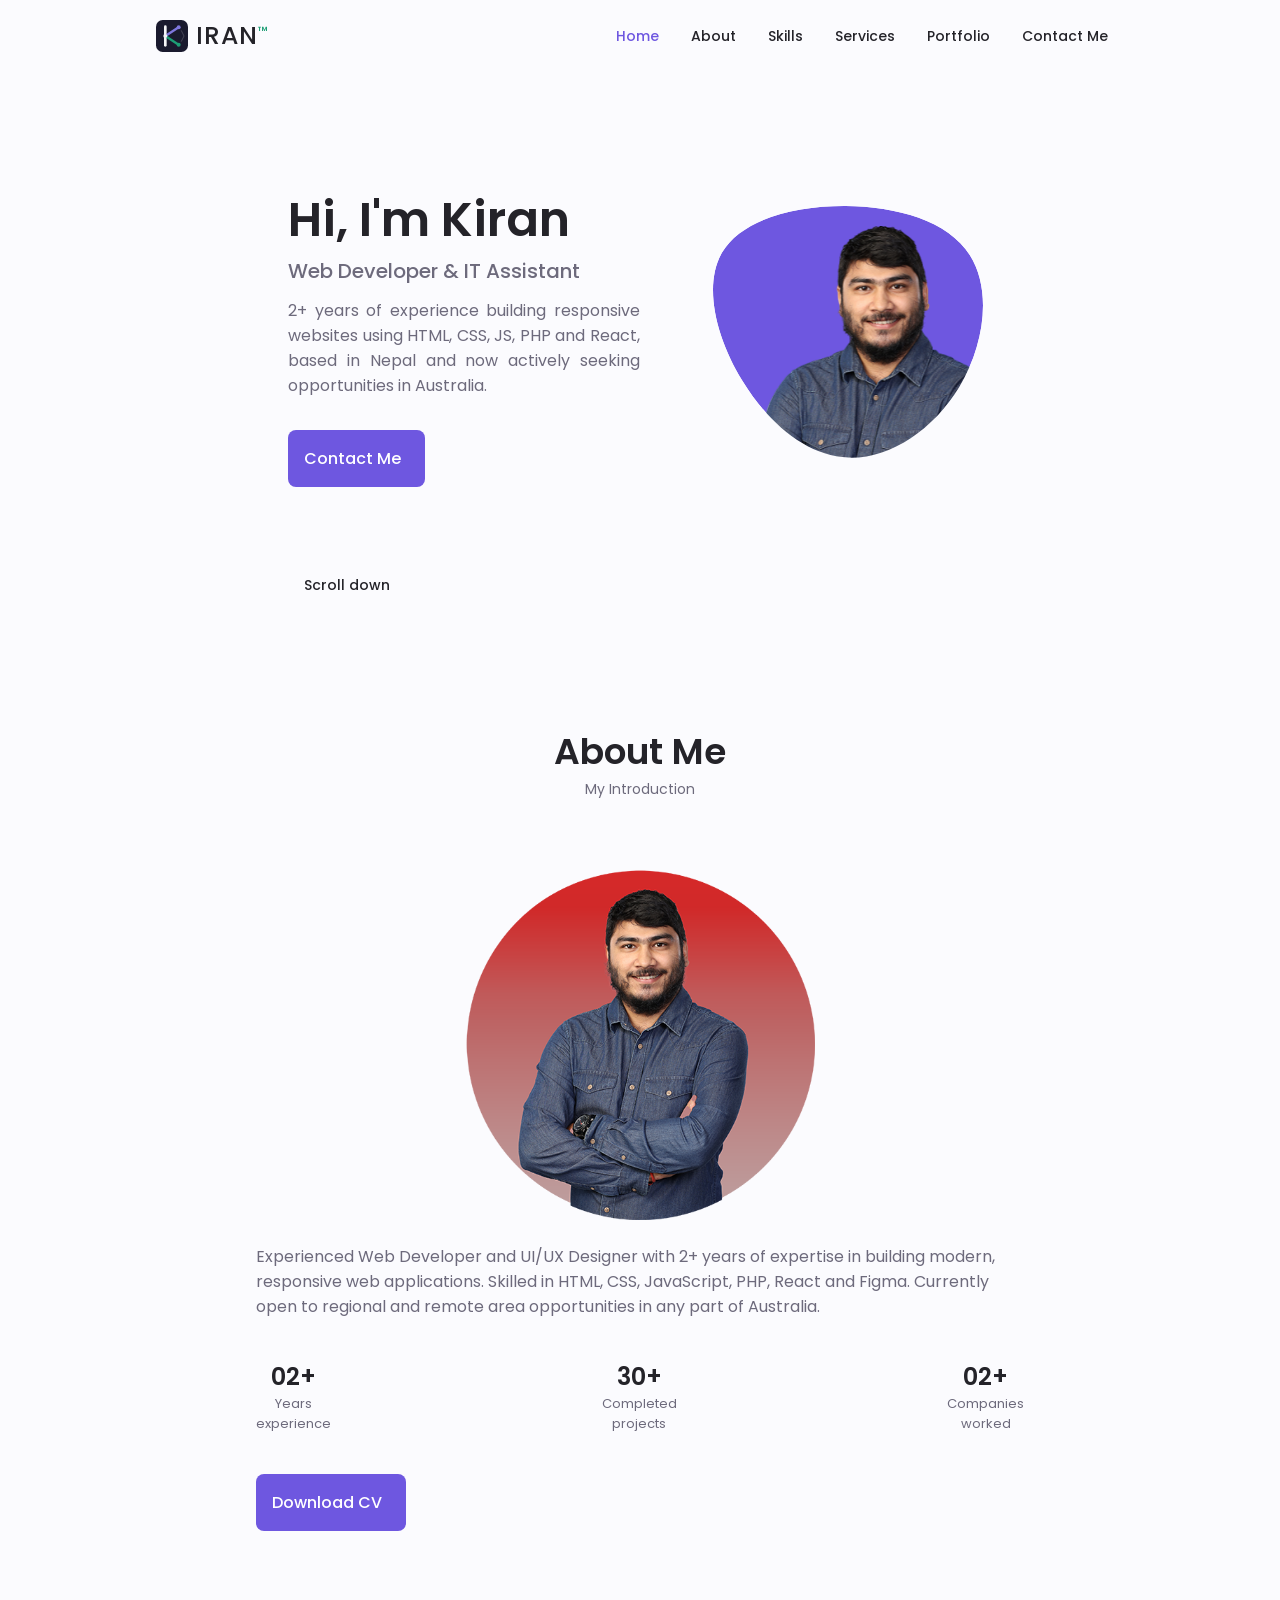
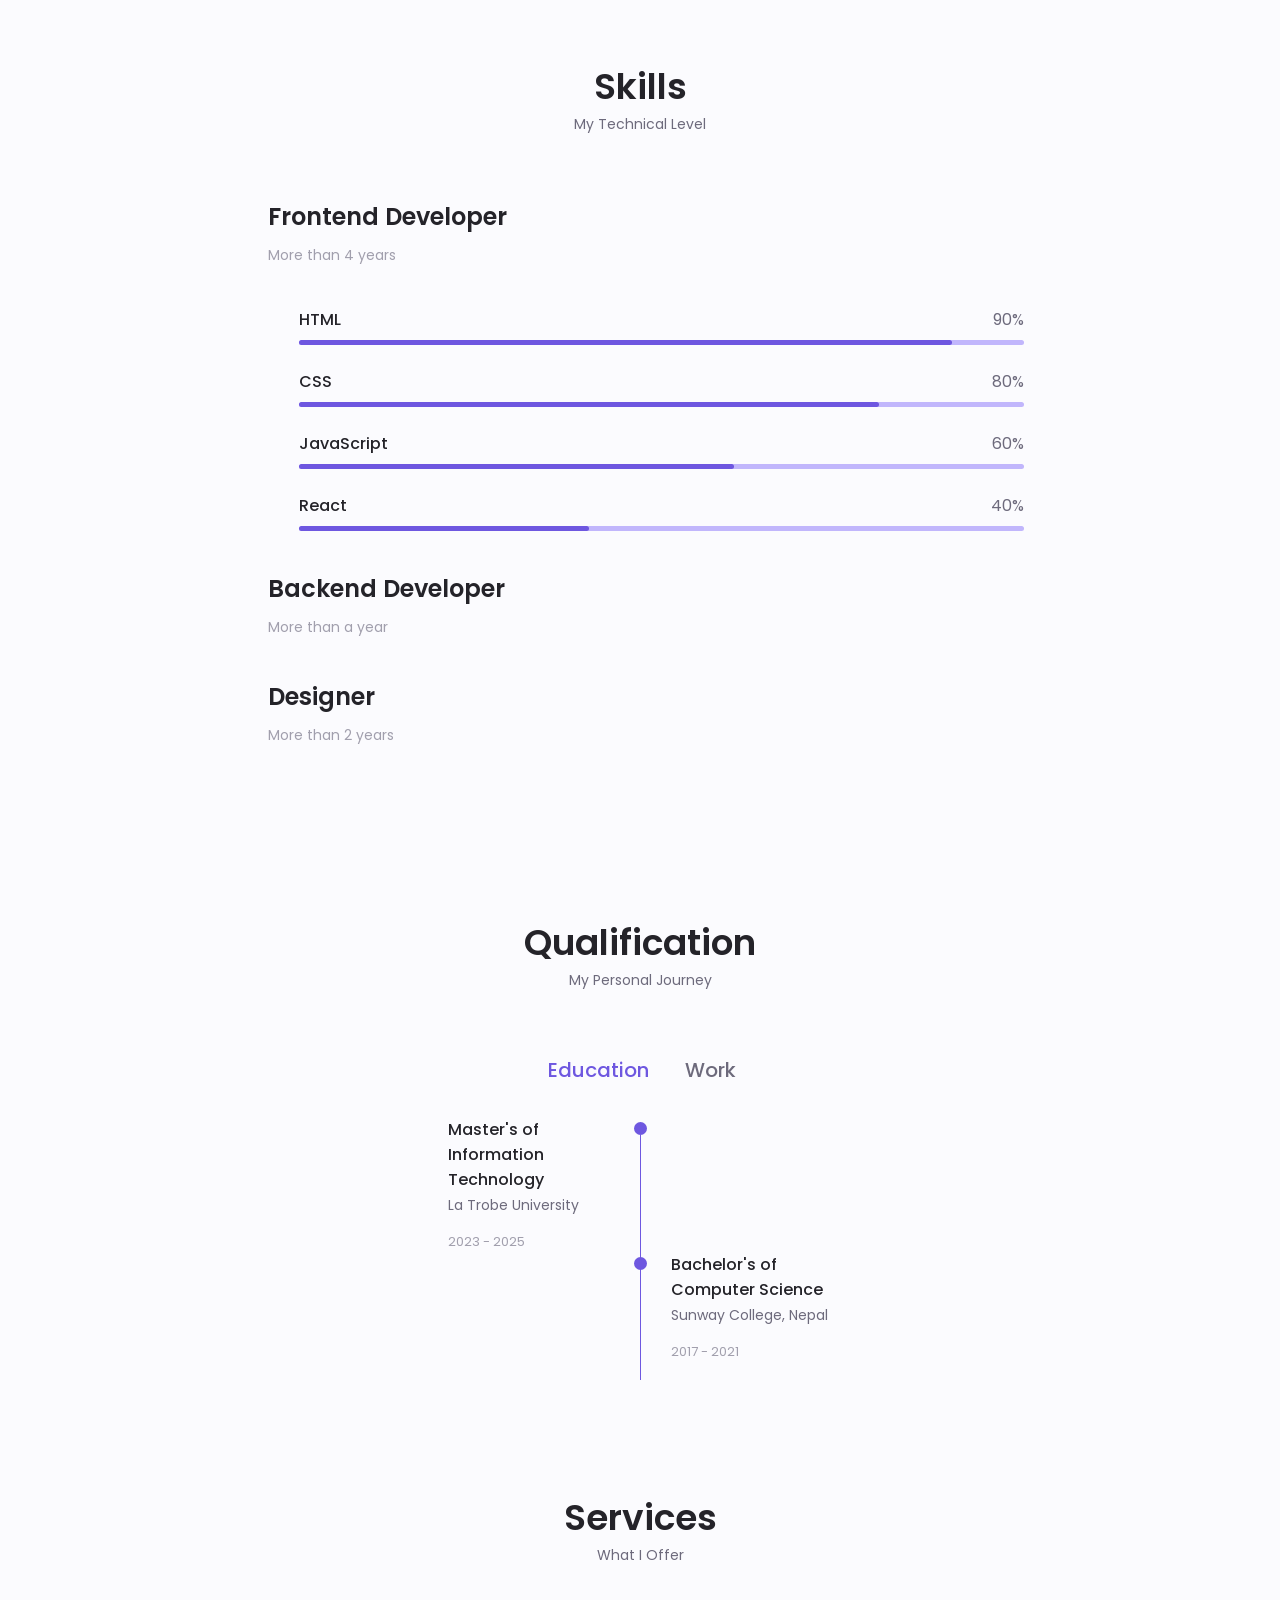
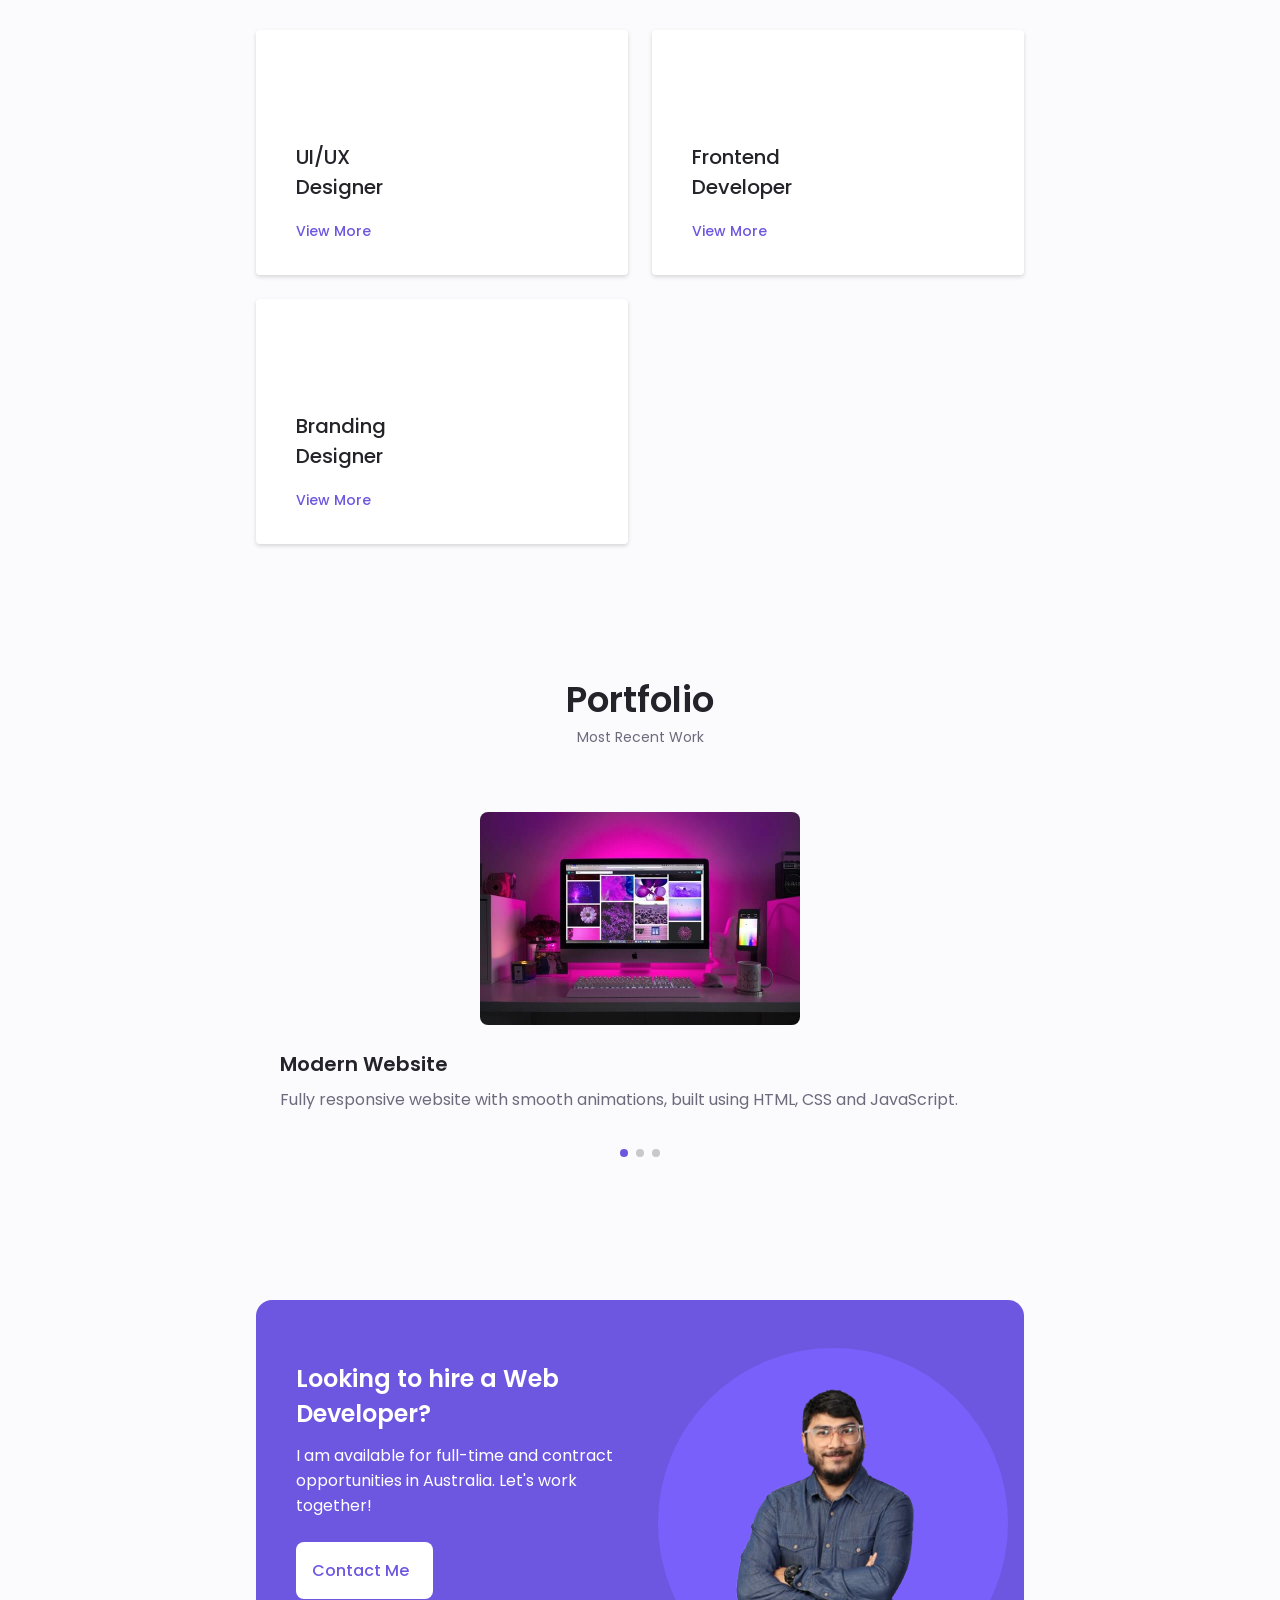
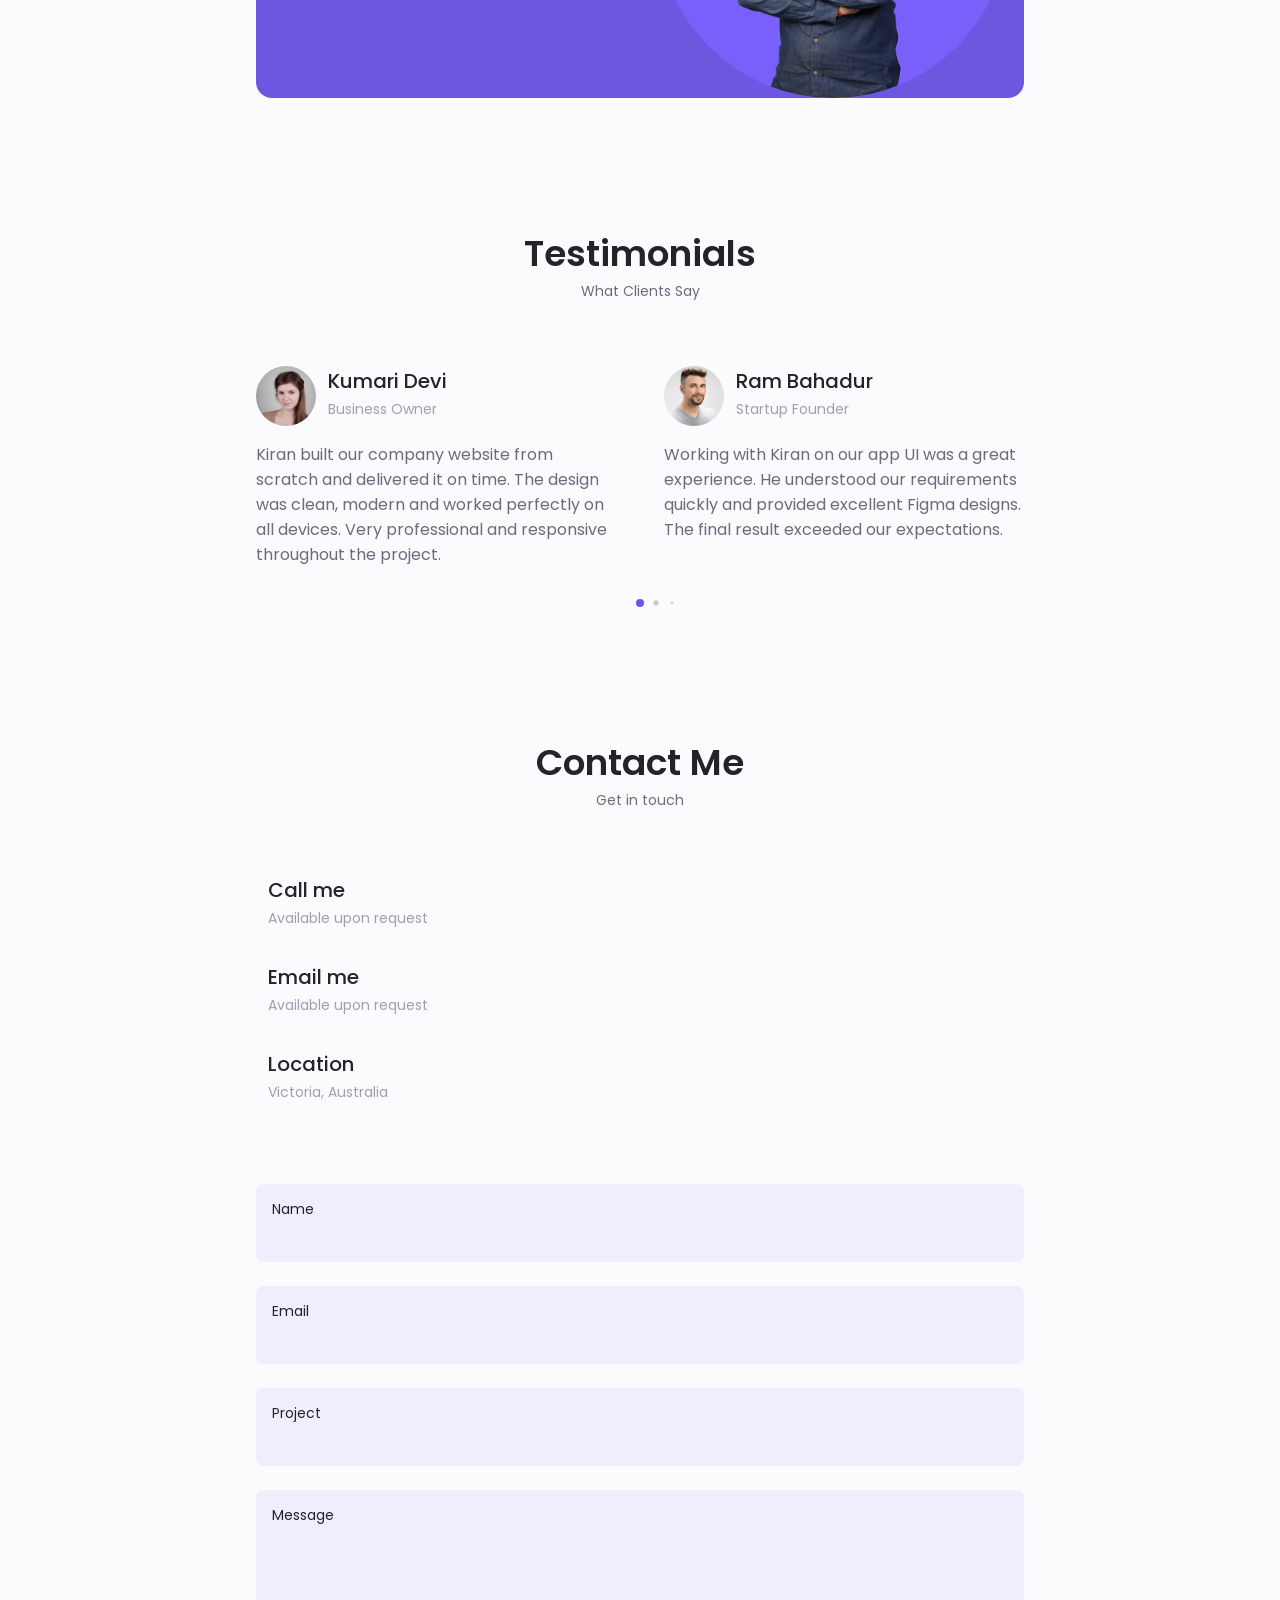
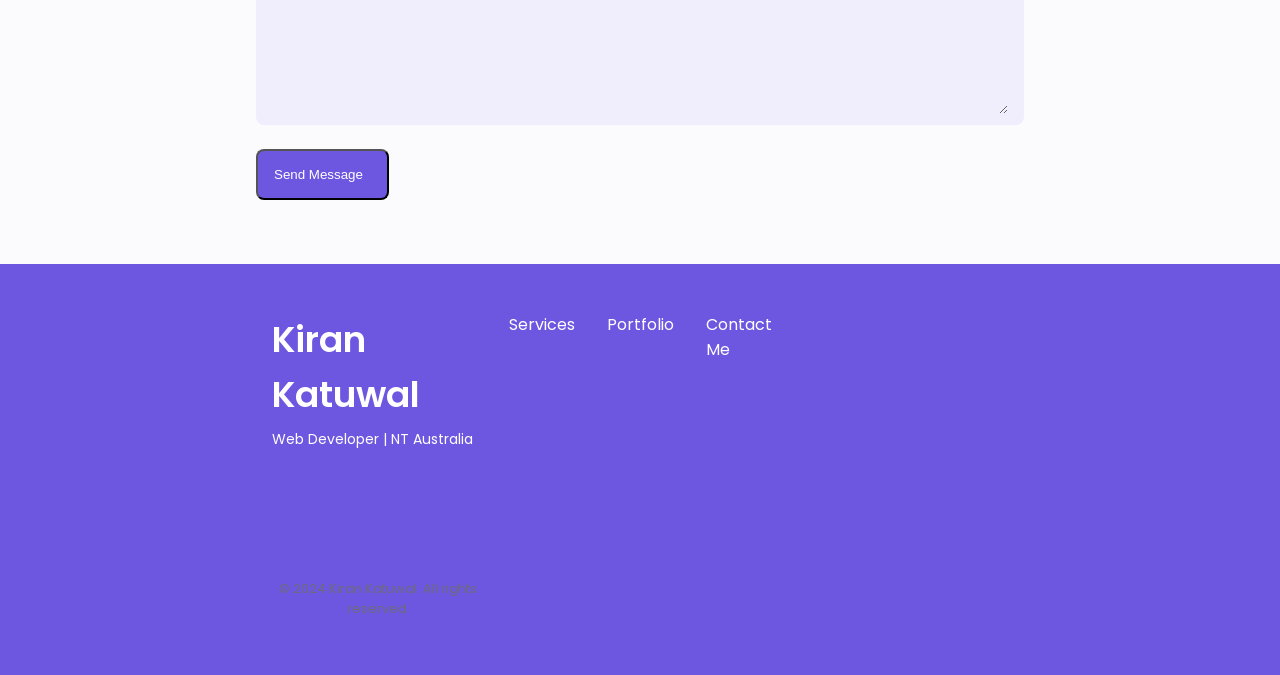
==== commit de3f2f18: "favicon and contact send button finally works" ====
--- a/index.html
+++ b/index.html
@@ -44,14 +44,44 @@
 
     <!--==================== CSS ====================-->
     <link rel="stylesheet" href="assets/css/styles.css">
+
+
+    <!-- ===== K-Code Favicon — Kiran Katuwal ===== -->
+    <link rel="icon" type="image/x-icon" href="assets/image/favicon.ico">
+    <link rel="icon" type="image/svg+xml" href="assets/image/favicon.svg">
+    <link rel="icon" type="image/png" sizes="32x32" href="assets/image/favicon-32x32.png">
+    <link rel="icon" type="image/png" sizes="16x16" href="assets/image/favicon-16x16.png">
+    <link rel="apple-touch-icon" sizes="180x180" href="assets/image/apple-touch-icon.png">
+    <link rel="icon" type="image/png" sizes="192x192" href="assets/image/android-chrome-192x192.png">
+    <link rel="icon" type="image/png" sizes="512x512" href="assets/image/android-chrome-512x512.png">
 </head>
 
 <body>
     <!--==================== HEADER ====================-->
     <header class="header" id="header">
         <nav class="nav container">
-            <a href="#" class="nav__logo">Kiran</a>
-
+            <!-- <a href="#" class="nav__logo">Kiran</a> -->
+            <!-- ✅ Paste inside your <nav> replacing the text "Kiran" -->
+            <a href="#" class="nav__logo" style="display:flex;align-items:center;gap:8px;">
+                <svg width="32" height="32" viewBox="0 0 96 96" aria-label="Kiran Katuwal logo">
+                    <rect width="96" height="96" rx="20" fill="#1a1a2e" />
+                    <!-- Vertical bar of K -->
+                    <line x1="28" y1="20" x2="28" y2="76" stroke="#f5f5f7" stroke-width="8" stroke-linecap="round" />
+                    <!-- Top diagonal — purple -->
+                    <line x1="28" y1="48" x2="68" y2="22" stroke="#7F77DD" stroke-width="7" stroke-linecap="round" />
+                    <!-- Bottom diagonal — teal -->
+                    <line x1="28" y1="48" x2="68" y2="74" stroke="#1D9E75" stroke-width="7" stroke-linecap="round" />
+                    <!-- Node dots — 3 connection points -->
+                    <circle cx="68" cy="22" r="6" fill="#7F77DD" />
+                    <circle cx="68" cy="74" r="6" fill="#1D9E75" />
+                    <circle cx="28" cy="48" r="6" fill="#f5f5f7" />
+                    <!-- Bracket hint — right side -->
+                    <path d="M76 32 L84 48 L76 64" fill="none" stroke="#f5f5f7" stroke-width="3" stroke-linecap="round"
+                        stroke-linejoin="round" opacity="0.2" />
+                </svg>
+                <span style="font-size:25px;font-weight:500;letter-spacing:0.04em;">IRAN<sup
+                        style="font-size:12px;color:#1D9E75;">™</sup></span>
+            </a>
             <div class="nav__menu" id="nav-menu">
                 <ul class="nav__list grid">
                     <li class="nav__item">
@@ -110,9 +140,9 @@
                             aria-label="LinkedIn Profile">
                             <i class="uil uil-linkedin-alt"></i>
                         </a>
-                        <a href="https://dribbble.com/kirankatuwal" target="_blank" class="home__social-icon"
-                            aria-label="Dribbble Profile">
-                            <i class="uil uil-dribbble"></i>
+                        <a href="https://youtube.com/kiransinghkatuwal" target="_blank" class="home__social-icon"
+                            aria-label="Youtube Profile">
+                            <i class="uil uil-youtube"></i>
                         </a>
                         <a href="https://github.com/kirankatuwal" target="_blank" class="home__social-icon"
                             aria-label="GitHub Profile">
@@ -143,11 +173,11 @@
                         <h1 class="home__title">
                             Hi, I'm Kiran
                         </h1>
-                        <h3 class="home__subtitle">Web Developer & UI/UX Designer</h3>
+                        <h3 class="home__subtitle">Web Developer & IT Assistant</h3>
                         <!-- ===== FIX 10: Better description with Australia mention ===== -->
-                        <p class="home__description">8+ years of experience building responsive websites using HTML,
-                            CSS, JavaScript, PHP and React. Based in Nepal — actively seeking opportunities in Northern
-                            Territory, Australia.</p>
+                        <p class="home__description">2+ years of experience building responsive websites using HTML,
+                            CSS, JS, PHP and React, based in Nepal and now actively seeking opportunities in Australia.
+                        </p>
                         <a href="#contact" class="button button--flex">
                             Contact Me <i class="uil uil-message button__icon"></i>
                         </a>
@@ -177,26 +207,26 @@
 
                 <div class="about__data">
                     <!-- ===== FIX 12: Better about description with Australia mention ===== -->
-                    <p class="about__description">Experienced Web Developer and UI/UX Designer with 8+ years of
+                    <p class="about__description">Experienced Web Developer and UI/UX Designer with 2+ years of
                         expertise in building modern, responsive web applications. Skilled in HTML, CSS, JavaScript,
-                        PHP, React and Figma. Currently based in Nepal and actively pursuing Permanent Residency in
-                        Australia — open to regional and remote area opportunities in the Northern Territory.</p>
+                        PHP, React and Figma. Currently open to regional and remote area opportunities in any part of
+                        Australia.</p>
                     <div class="about__info">
                         <div>
-                            <span class="about__info-title">08+</span>
+                            <span class="about__info-title">02+</span>
                             <span class="about__info-name">Years<br />experience</span>
                         </div>
                         <div>
-                            <span class="about__info-title">20+</span>
+                            <span class="about__info-title">30+</span>
                             <span class="about__info-name">Completed<br />projects</span>
                         </div>
                         <div>
-                            <span class="about__info-title">05+</span>
+                            <span class="about__info-title">02+</span>
                             <span class="about__info-name">Companies<br />worked</span>
                         </div>
                     </div>
                     <div class="about__buttons">
-                        <a download="" href="assets/pdf/kiran.pdf" class="button button--flex">
+                        <a download="" href="assets/pdf/Kiran_Resume.pdf" class="button button--flex">
                             Download CV <i class="uil uil-download-alt button__icon"></i>
                         </a>
                     </div>
@@ -265,7 +295,7 @@
                             <i class="uil uil-server-network skills__icon"></i>
                             <div>
                                 <h1 class="skills__titles">Backend Developer</h1>
-                                <span class="skills__subtitle">More than 2 years</span>
+                                <span class="skills__subtitle">More than a year</span>
                             </div>
                             <i class="uil uil-angle-down skills__arrow"></i>
                         </div>
@@ -300,7 +330,7 @@
                             <div class="skills__data">
                                 <div class="skills__titles">
                                     <h3 class="skills__name">Python</h3>
-                                    <span class="skills__number">40%</span>
+                                    <span class="skills__number">50%</span>
                                 </div>
                                 <div class="skills__bar">
                                     <span class="skills__percentage skills__python"></span>
@@ -317,7 +347,7 @@
                             <i class="uil uil-swatchbook skills__icon"></i>
                             <div>
                                 <h1 class="skills__titles">Designer</h1>
-                                <span class="skills__subtitle">More than 4 years</span>
+                                <span class="skills__subtitle">More than 2 years</span>
                             </div>
                             <i class="uil uil-angle-down skills__arrow"></i>
                         </div>
@@ -334,7 +364,7 @@
                             <div class="skills__data">
                                 <div class="skills__titles">
                                     <h3 class="skills__name">Sketch</h3>
-                                    <span class="skills__number">40%</span>
+                                    <span class="skills__number">30%</span>
                                 </div>
                                 <div class="skills__bar">
                                     <span class="skills__percentage skills__sketch"></span>
@@ -343,7 +373,7 @@
                             <div class="skills__data">
                                 <div class="skills__titles">
                                     <h3 class="skills__name">Photoshop</h3>
-                                    <span class="skills__number">60%</span>
+                                    <span class="skills__number">30%</span>
                                 </div>
                                 <div class="skills__bar">
                                     <span class="skills__percentage skills__photoshop"></span>
@@ -378,61 +408,34 @@
                     <div class="qualification__content qualification__active" data-content id="education">
                         <div class="qualification__data">
                             <div>
-                                <h3 class="qualification__title">Computer Engineering</h3>
+                                <h3 class="qualification__title">Master's of Information Technology</h3>
+                                <span class="qualification__subtitle">La Trobe University</span>
+                                <div class="qualification__calendar">
+                                    <i class="uil uil-calendar-alt"></i>
+                                    2023 - 2025
+                                </div>
+                            </div>
+                            <div>
+                                <span class="qualification__rounder"></span>
+                                <span class="qualification__line"></span>
+                            </div>
+                        </div>
+                        <div class="qualification__data">
+                            <div></div>
+                            <div>
+                                <span class="qualification__rounder"></span>
+                                <span class="qualification__line"></span>
+                            </div>
+                            <div>
+                                <h3 class="qualification__title">Bachelor's of Computer Science</h3>
                                 <span class="qualification__subtitle">Sunway College, Nepal</span>
                                 <div class="qualification__calendar">
                                     <i class="uil uil-calendar-alt"></i>
-                                    2009 - 2014
-                                </div>
-                            </div>
-                            <div>
-                                <span class="qualification__rounder"></span>
-                                <span class="qualification__line"></span>
-                            </div>
-                        </div>
-                        <div class="qualification__data">
-                            <div></div>
-                            <div>
-                                <span class="qualification__rounder"></span>
-                                <span class="qualification__line"></span>
-                            </div>
-                            <div>
-                                <h3 class="qualification__title">Web Design</h3>
-                                <span class="qualification__subtitle">Kathmandu, Nepal</span>
-                                <div class="qualification__calendar">
-                                    <i class="uil uil-calendar-alt"></i>
-                                    2014 - 2016
-                                </div>
-                            </div>
-                        </div>
-                        <div class="qualification__data">
-                            <div>
-                                <h3 class="qualification__title">Web Development</h3>
-                                <span class="qualification__subtitle">Sunway College, Nepal</span>
-                                <div class="qualification__calendar">
-                                    <i class="uil uil-calendar-alt"></i>
-                                    2016 - 2018
-                                </div>
-                            </div>
-                            <div>
-                                <span class="qualification__rounder"></span>
-                                <span class="qualification__line"></span>
-                            </div>
-                        </div>
-                        <div class="qualification__data">
-                            <div></div>
-                            <div>
-                                <span class="qualification__rounder"></span>
-                            </div>
-                            <div>
-                                <h3 class="qualification__title">Master in UI/UX</h3>
-                                <span class="qualification__subtitle">Sunway College, Nepal</span>
-                                <div class="qualification__calendar">
-                                    <i class="uil uil-calendar-alt"></i>
-                                    2018 - 2020
-                                </div>
-                            </div>
-                        </div>
+                                    2017 - 2021
+                                </div>
+                            </div>
+                        </div>
+
                     </div>
 
                     <!--==================== QUALIFICATION CONTENT 2 ====================-->
@@ -440,11 +443,11 @@
                     <div class="qualification__content" data-content id="work">
                         <div class="qualification__data">
                             <div>
-                                <h3 class="qualification__title">Software Engineer</h3>
-                                <span class="qualification__subtitle">IT Company, Nepal</span>
+                                <h3 class="qualification__title">WordPress Developer</h3>
+                                <span class="qualification__subtitle">Wizonbiz Digital, Nepal</span>
                                 <div class="qualification__calendar">
                                     <i class="uil uil-calendar-alt"></i>
-                                    2016 - 2018
+                                    2021 - 2023
                                 </div>
                             </div>
                             <div>
@@ -459,21 +462,21 @@
                                 <span class="qualification__line"></span>
                             </div>
                             <div>
-                                <h3 class="qualification__title">Frontend Developer</h3>
-                                <span class="qualification__subtitle">Web Agency, Nepal</span>
+                                <h3 class="qualification__title">Web Developer</h3>
+                                <span class="qualification__subtitle">Digital Agency, Nepal</span>
                                 <div class="qualification__calendar">
                                     <i class="uil uil-calendar-alt"></i>
-                                    2018 - 2020
+                                    2020 - 2021
                                 </div>
                             </div>
                         </div>
                         <div class="qualification__data">
                             <div>
-                                <h3 class="qualification__title">UI/UX Designer</h3>
-                                <span class="qualification__subtitle">Freelance, Remote</span>
+                                <h3 class="qualification__title">Frontend Developer</h3>
+                                <span class="qualification__subtitle">Theme Nepal, Nepal</span>
                                 <div class="qualification__calendar">
                                     <i class="uil uil-calendar-alt"></i>
-                                    2020 - 2023
+                                    2020 - 2020(3 months)
                                 </div>
                             </div>
                             <div>
@@ -487,11 +490,11 @@
                                 <span class="qualification__rounder"></span>
                             </div>
                             <div>
-                                <h3 class="qualification__title">Senior Web Developer</h3>
-                                <span class="qualification__subtitle">Self Employed, Nepal</span>
+                                <h3 class="qualification__title">IT Intern</h3>
+                                <span class="qualification__subtitle">Laxmi Group PVT. LTD, Nepal</span>
                                 <div class="qualification__calendar">
                                     <i class="uil uil-calendar-alt"></i>
-                                    2023 - Present
+                                    2019 - 2019(3 months)
                                 </div>
                             </div>
                         </div>
@@ -630,9 +633,9 @@
                             <p class="portfolio__description">Fully responsive website with smooth animations, built
                                 using HTML, CSS and JavaScript.</p>
                             <!-- ===== Note: Replace # with your real project demo link ===== -->
-                            <a href="#" class="button button--flex button--small portfolio__button">Demo
+                            <!-- <a href="#" class="button button--flex button--small portfolio__button">Demo
                                 <i class="uil uil-arrow-right button__icon"></i>
-                            </a>
+                            </a> -->
                         </div>
                     </div>
 
@@ -644,9 +647,9 @@
                             <h3 class="portfolio__title">Brand Design</h3>
                             <p class="portfolio__description">Complete brand identity design including logo, colour
                                 palette and visual guidelines.</p>
-                            <a href="#" class="button button--flex button--small portfolio__button">Demo
+                            <!-- <a href="#" class="button button--flex button--small portfolio__button">Demo
                                 <i class="uil uil-arrow-right button__icon"></i>
-                            </a>
+                            </a> -->
                         </div>
                     </div>
 
@@ -658,9 +661,9 @@
                             <h3 class="portfolio__title">Online Store</h3>
                             <p class="portfolio__description">E-commerce website with product listings, shopping cart
                                 and PHP backend integration.</p>
-                            <a href="#" class="button button--flex button--small portfolio__button">Demo
+                            <!-- <a href="#" class="button button--flex button--small portfolio__button">Demo
                                 <i class="uil uil-arrow-right button__icon"></i>
-                            </a>
+                            </a> -->
                         </div>
                     </div>
                 </div>
@@ -682,7 +685,7 @@
                         <!-- ===== FIX 16: Updated project section for Australian employers ===== -->
                         <h2 class="project__title">Looking to hire a Web Developer?</h2>
                         <p class="project__description">
-                            I am available for full-time and contract opportunities in Northern Territory, Australia.
+                            I am available for full-time and contract opportunities in Australia.
                             Let's work together!
                         </p>
                         <a href="#contact" class="button button--flex button--white">
@@ -711,7 +714,7 @@
                                 <img src="assets/img/testimonial1.jpg" alt="Sara Smith client testimonial"
                                     class="testimonial__img">
                                 <div>
-                                    <h3 class="testimonial__name">Sara Smith</h3>
+                                    <h3 class="testimonial__name">Kumari Devi</h3>
                                     <span class="testimonial__client">Business Owner</span>
                                 </div>
                             </div>
@@ -737,7 +740,7 @@
                                 <img src="assets/img/testimonial2.jpg" alt="Lara Smith client testimonial"
                                     class="testimonial__img">
                                 <div>
-                                    <h3 class="testimonial__name">Lara Smith</h3>
+                                    <h3 class="testimonial__name">Ram Bahadur</h3>
                                     <span class="testimonial__client">Startup Founder</span>
                                 </div>
                             </div>
@@ -762,7 +765,7 @@
                                 <img src="assets/img/testimonial3.jpg" alt="Kara Smith client testimonial"
                                     class="testimonial__img">
                                 <div>
-                                    <h3 class="testimonial__name">Kara Smith</h3>
+                                    <h3 class="testimonial__name">Sita K.</h3>
                                     <span class="testimonial__client">Marketing Manager</span>
                                 </div>
                             </div>
@@ -804,7 +807,7 @@
                         <i class="uil uil-envelope contact__icon"></i>
                         <div>
                             <h3 class="contact__title">Email me</h3>
-                            <span class="contact__subtitle">Kirankatuwal1@gmail.com</span>
+                            <span class="contact__subtitle">Available upon request</span>
                         </div>
                     </div>
                     <div class="contact__information">
@@ -812,15 +815,17 @@
                         <div>
                             <h3 class="contact__title">Location</h3>
                             <!-- ===== FIX 19: Added Australia availability ===== -->
-                            <span class="contact__subtitle">Kathmandu, Nepal — Open to Northern Territory,
-                                Australia</span>
-                        </div>
-                    </div>
-                </div>
-
-                <!-- ===== FIX 20: Connected form to Formspree - replace YOUR_FORM_ID with your real Formspree ID ===== -->
-                <!-- How to get Formspree ID: Go to formspree.io → Sign up free → Create form → Copy your form ID -->
-                <form action="https://formspree.io/f/YOUR_FORM_ID" method="POST" class="contact__form grid">
+
+                            <!-- 82ffc04e-2e17-4390-909d-7c08ac651c61 -->
+                            <span class="contact__subtitle">Victoria, Australia</span>
+                        </div>
+                    </div>
+                </div>
+
+
+                <form action="#contact" method="POST">
+                    <input type="hidden" name="access_key" value="82ffc04e-2e17-4390-909d-7c08ac651c61">
+
                     <div class="contact__inputs grid">
                         <div class="contact__content">
                             <label for="name" class="contact__label">Name</label>
@@ -830,20 +835,20 @@
                             <label for="email" class="contact__label">Email</label>
                             <input type="email" id="email" name="email" required class="contact__input">
                         </div>
-                    </div>
-                    <div class="contact__content">
-                        <label for="project" class="contact__label">Project</label>
-                        <input type="text" id="project" name="project" class="contact__input">
-                    </div>
-                    <div class="contact__content">
-                        <!-- ===== FIX 21: Typo fixed "Mesage" → "Message" ===== -->
-                        <label for="message" class="contact__label">Message</label>
-                        <textarea name="message" id="message" cols="0" rows="7" class="contact__input"></textarea>
-                    </div>
-                    <div>
-                        <button type="submit" class="button button--flex">Send Message
-                            <i class="uil uil-message button__icon"></i>
-                        </button>
+
+                        <div class="contact__content">
+                            <label for="project" class="contact__label">Project</label>
+                            <input type="text" id="project" name="project" class="contact__input">
+                        </div>
+                        <div class="contact__content">
+                            <label for="message" class="contact__label">Message</label>
+                            <textarea name="message" id="message" cols="0" rows="7" class="contact__input"></textarea>
+                        </div>
+                        <div>
+                            <button type="submit" class="button button--flex">Send Message
+                                <i class="uil uil-message button__icon"></i>
+                            </button>
+                        </div>
                     </div>
                 </form>
             </div>
--- a/assets/css/styles.css
+++ b/assets/css/styles.css
@@ -336,6 +336,7 @@
 
 .home__description {
     margin-bottom: var(--mb-2);
+    text-align: justify;
 }
 
 .home__scroll {
@@ -529,43 +530,43 @@
 }
 
 .skills__css {
-    width: 90%;
+    width: 80%;
 }
 
 .skills__js {
-    width: 90%;
+    width: 60%;
 }
 
 .skills__react {
-    width: 90%;
+    width: 40%;
 }
 
 .skills__php {
+    width: 80%;
+}
+
+.skills__node {
+    width: 40%;
+}
+
+.skills__firebase {
     width: 60%;
 }
 
-.skills__node {
-    width: 90%;
-}
-
-.skills__firebase {
-    width: 40%;
-}
-
 .skills__python {
-    width: 90%;
+    width: 50%;
 }
 
 .skills__figma {
-    width: 90%;
+    width: 80%;
 }
 
 .skills__sketch {
-    width: 90%;
+    width: 30%;
 }
 
 .skills__photoshop {
-    width: 90%;
+    width: 30%;
 }
 
 .skills__close .skills__list {
@@ -1289,6 +1290,7 @@
         width: 350px;
         height: 350px;
         background-color: #7a60fb;
+        overflow: hidden;
     }
 
     .project__data {
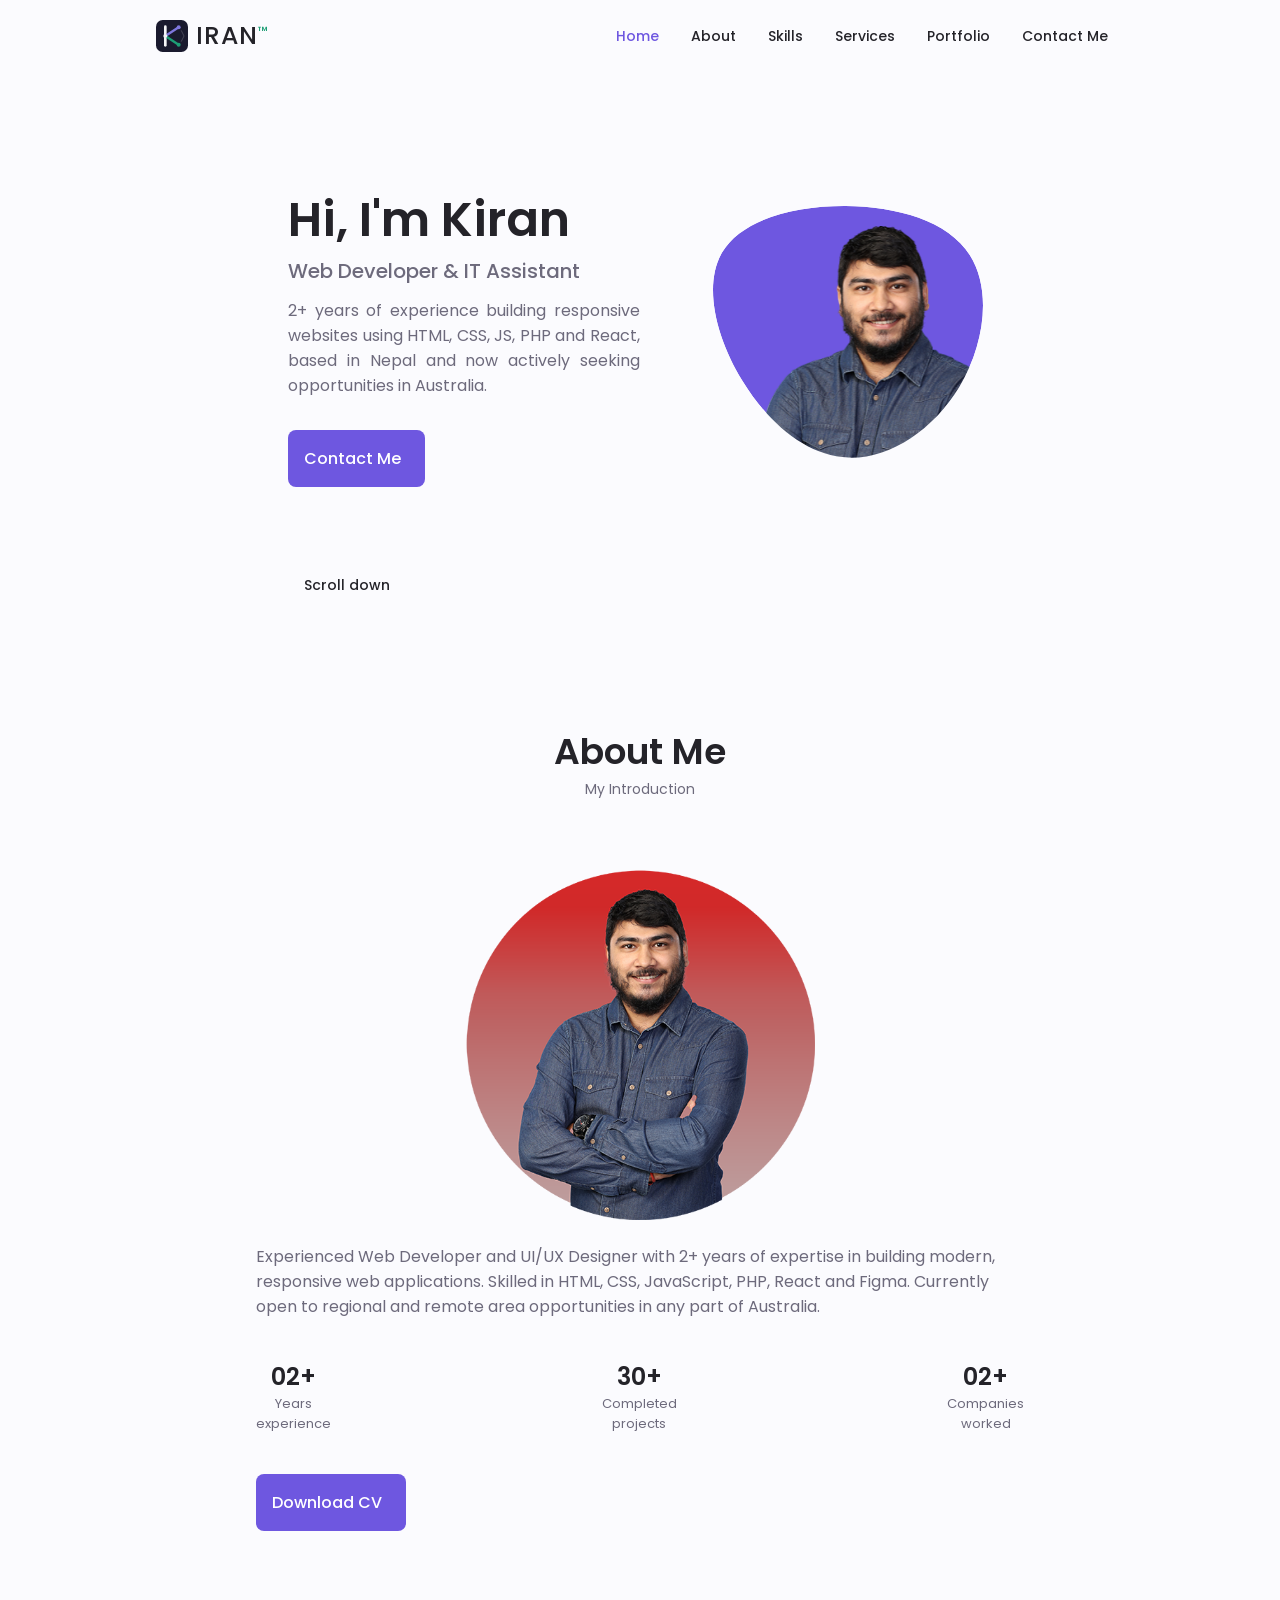
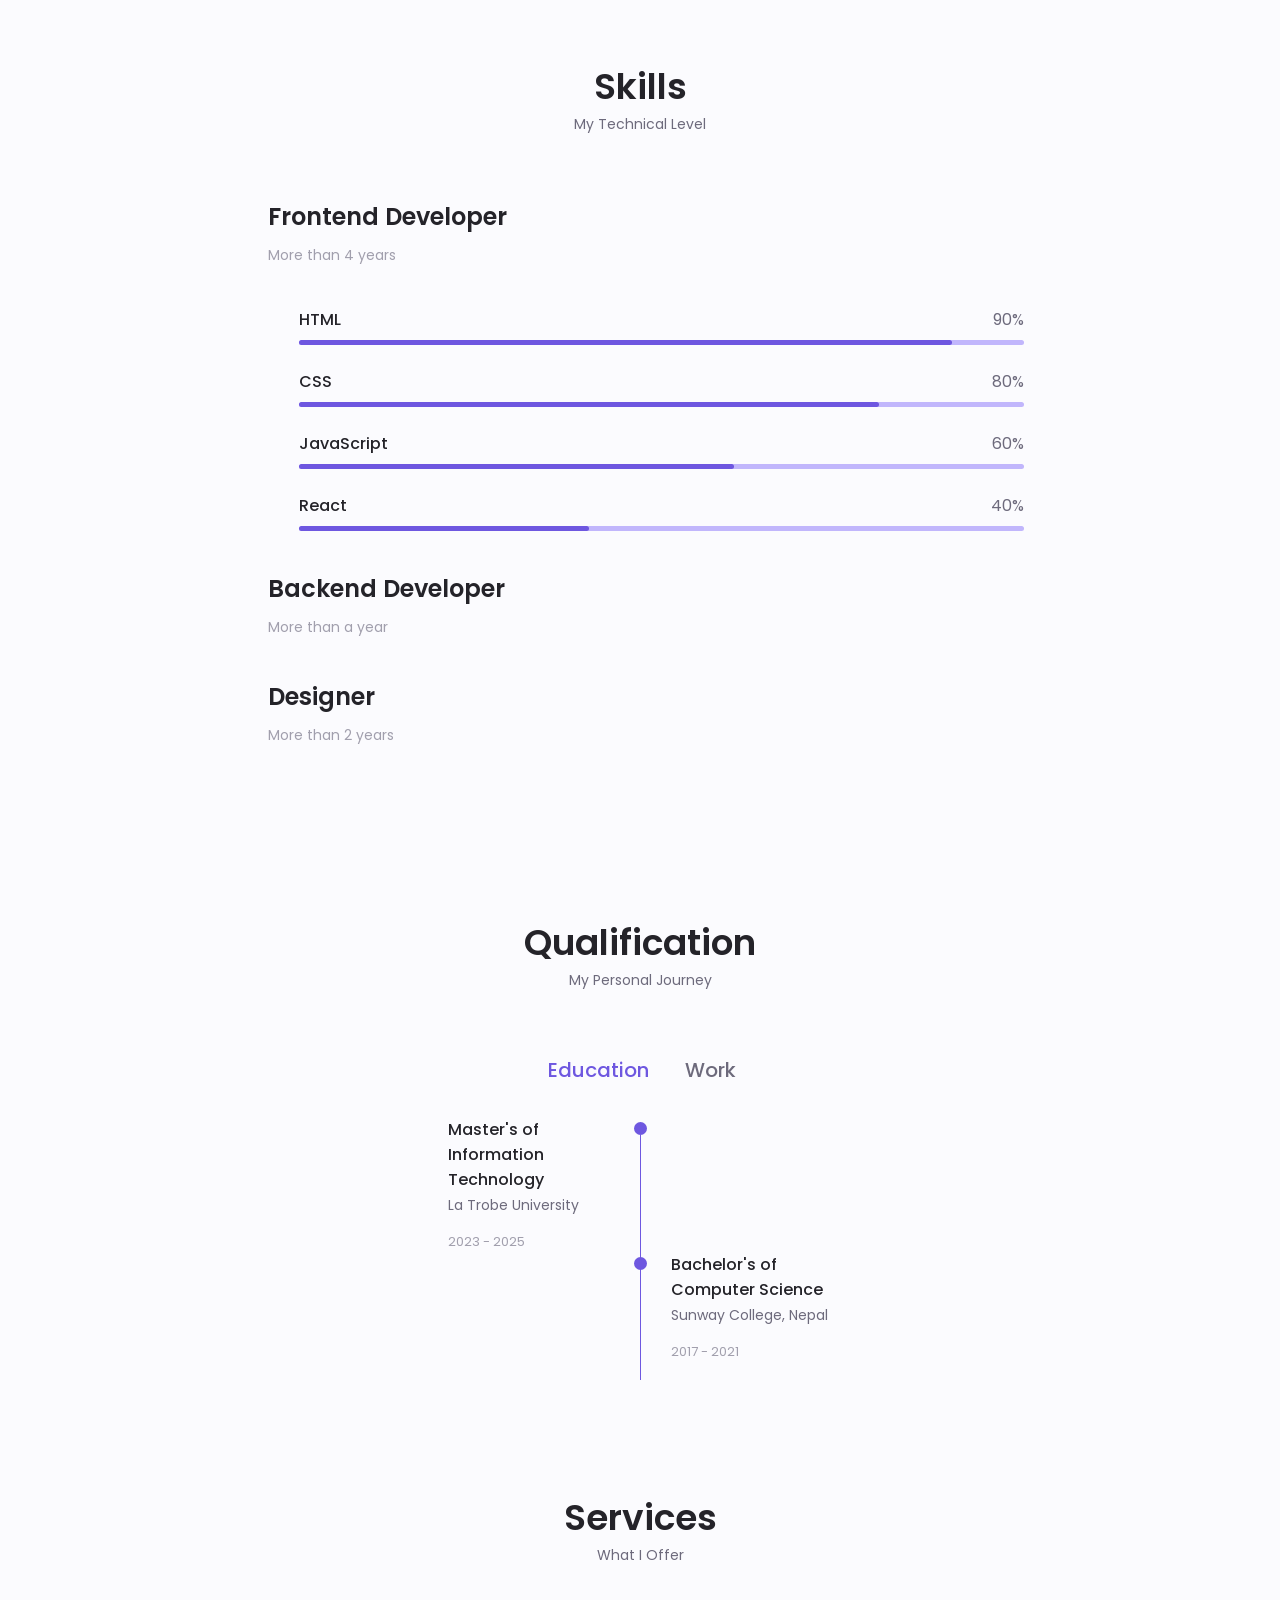
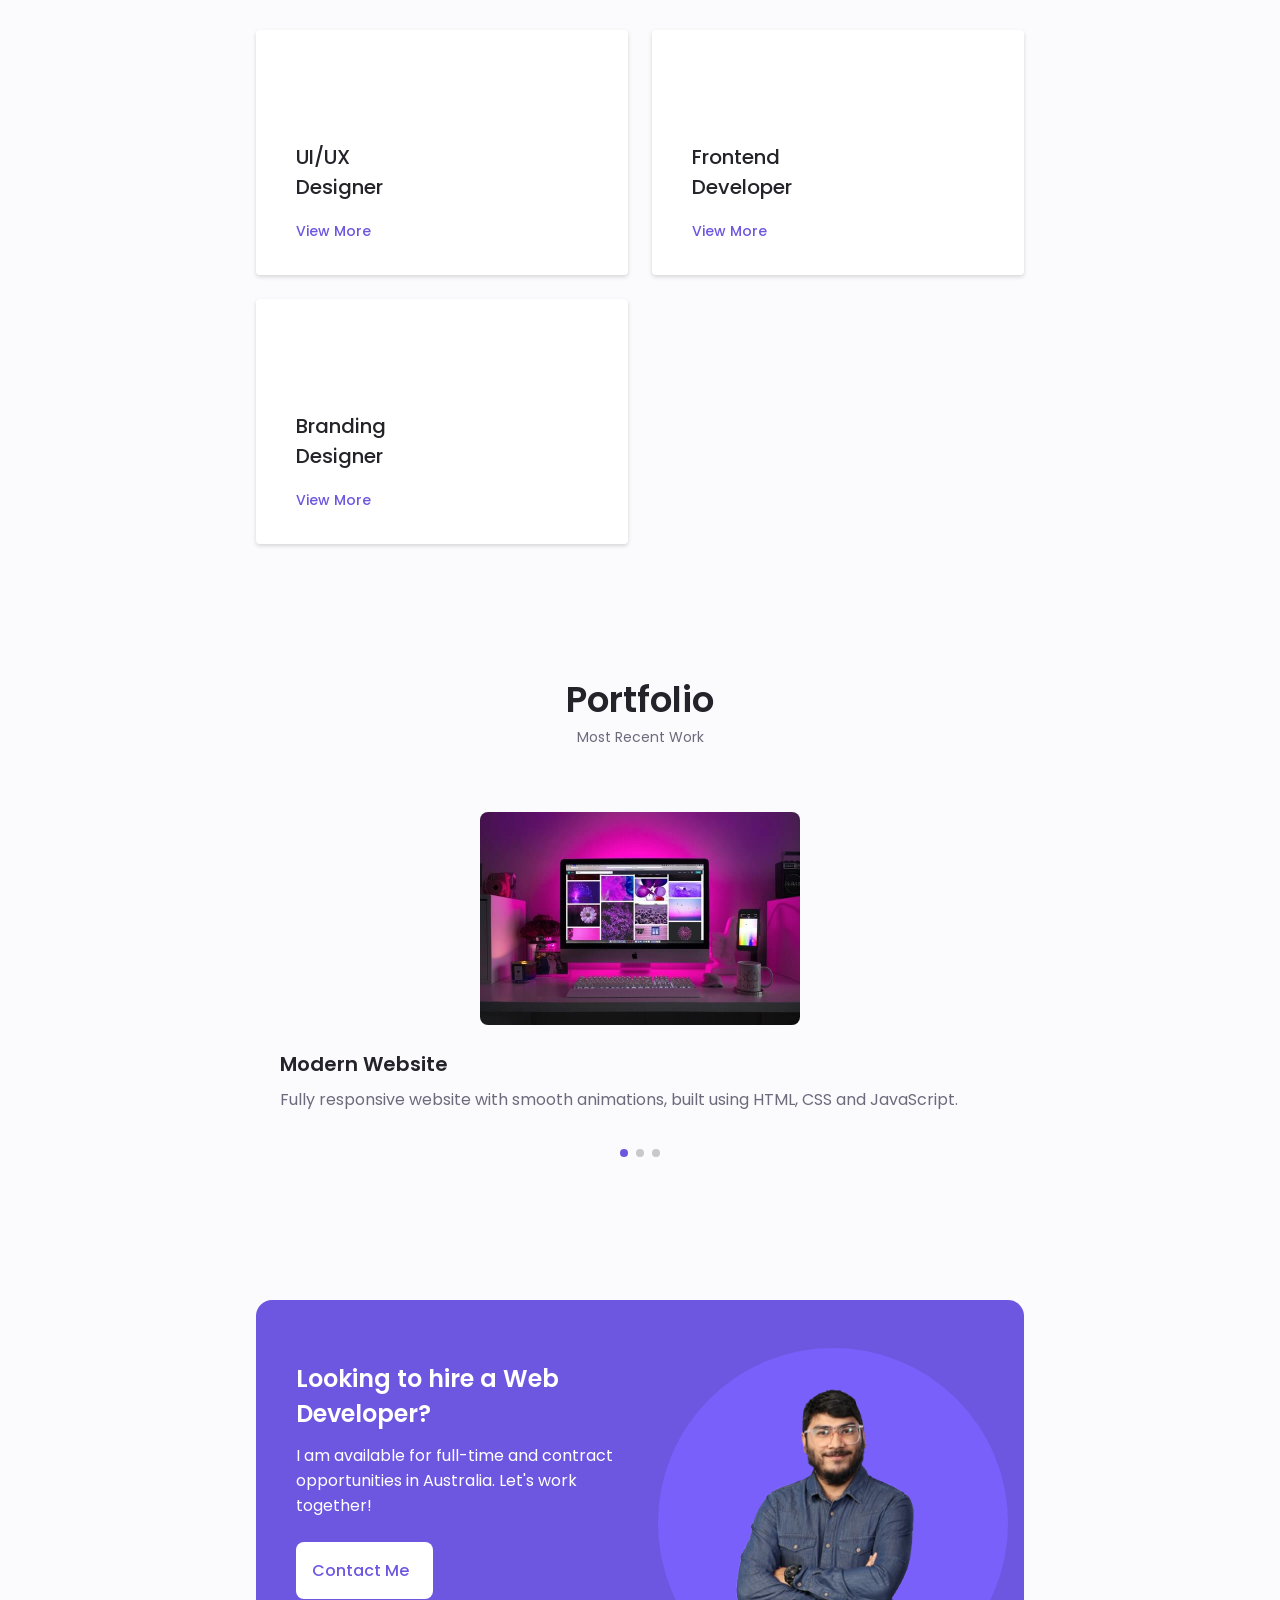
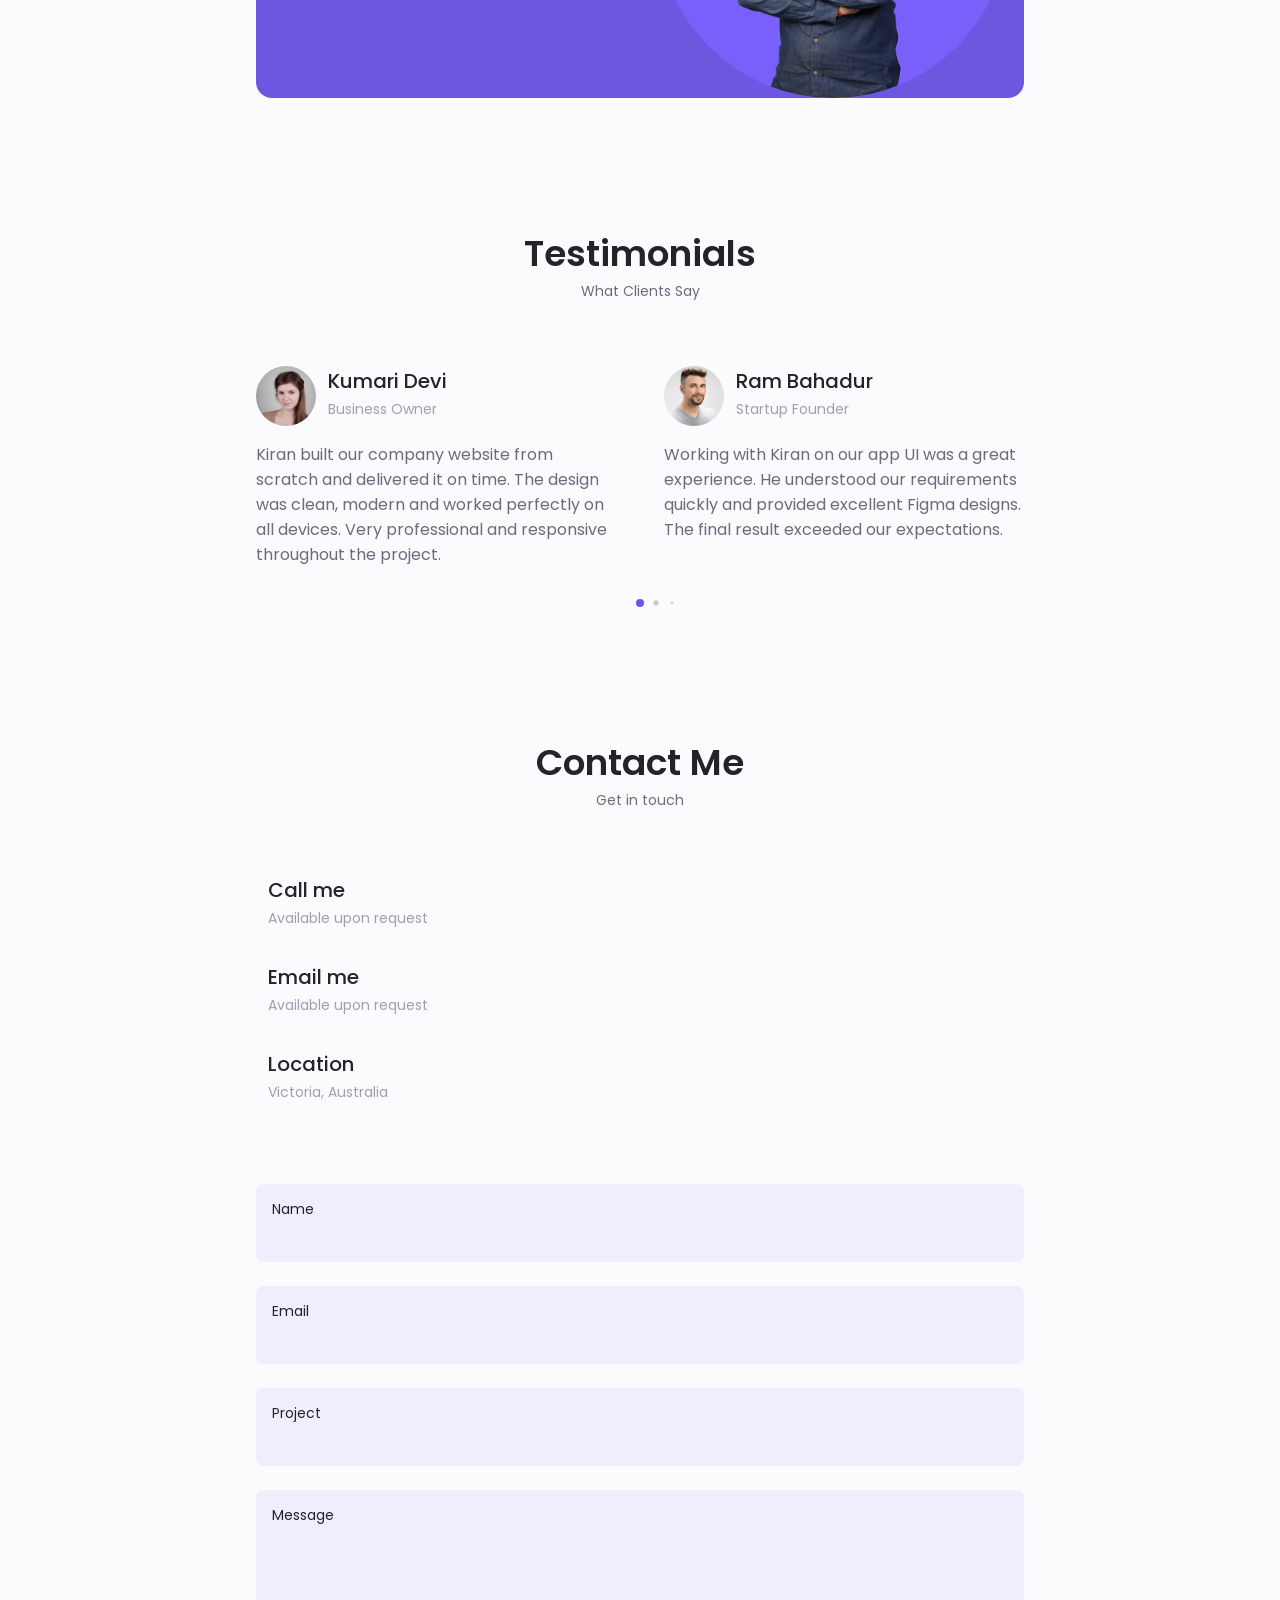
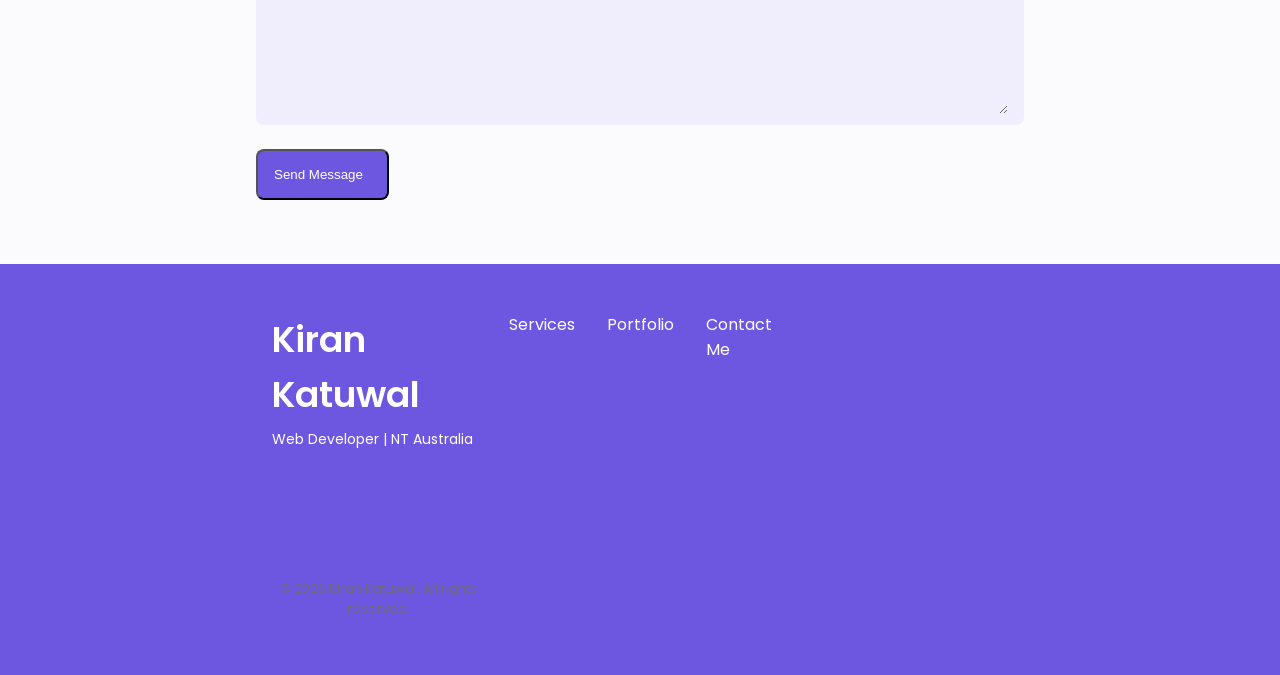
==== commit a13143be: "send button is working fine now" ====
--- a/index.html
+++ b/index.html
@@ -823,9 +823,7 @@
                 </div>
 
 
-                <form action="#contact" method="POST">
-                    <input type="hidden" name="access_key" value="82ffc04e-2e17-4390-909d-7c08ac651c61">
-
+                <form id="contact-form" class="contact__form grid">
                     <div class="contact__inputs grid">
                         <div class="contact__content">
                             <label for="name" class="contact__label">Name</label>
@@ -890,7 +888,7 @@
                     </a>
                 </div>
                 <p class="footer__copy">
-                    &#169; 2024 Kiran Katuwal. All rights reserved.
+                    &#169; 2026 Kiran Katuwal. All rights reserved.
                 </p>
             </div>
         </div>
@@ -904,8 +902,12 @@
     <!--==================== SWIPER JS ====================-->
     <script src="assets/js/swiper-bundle.min.js"></script>
 
+    <!--==================== Contact Send Button ====================-->
+    <script src="assets/js/contact-form.js"></script>
+
     <!--==================== MAIN JS ====================-->
     <script src="assets/js/main.js"></script>
+
 </body>
 
 </html>
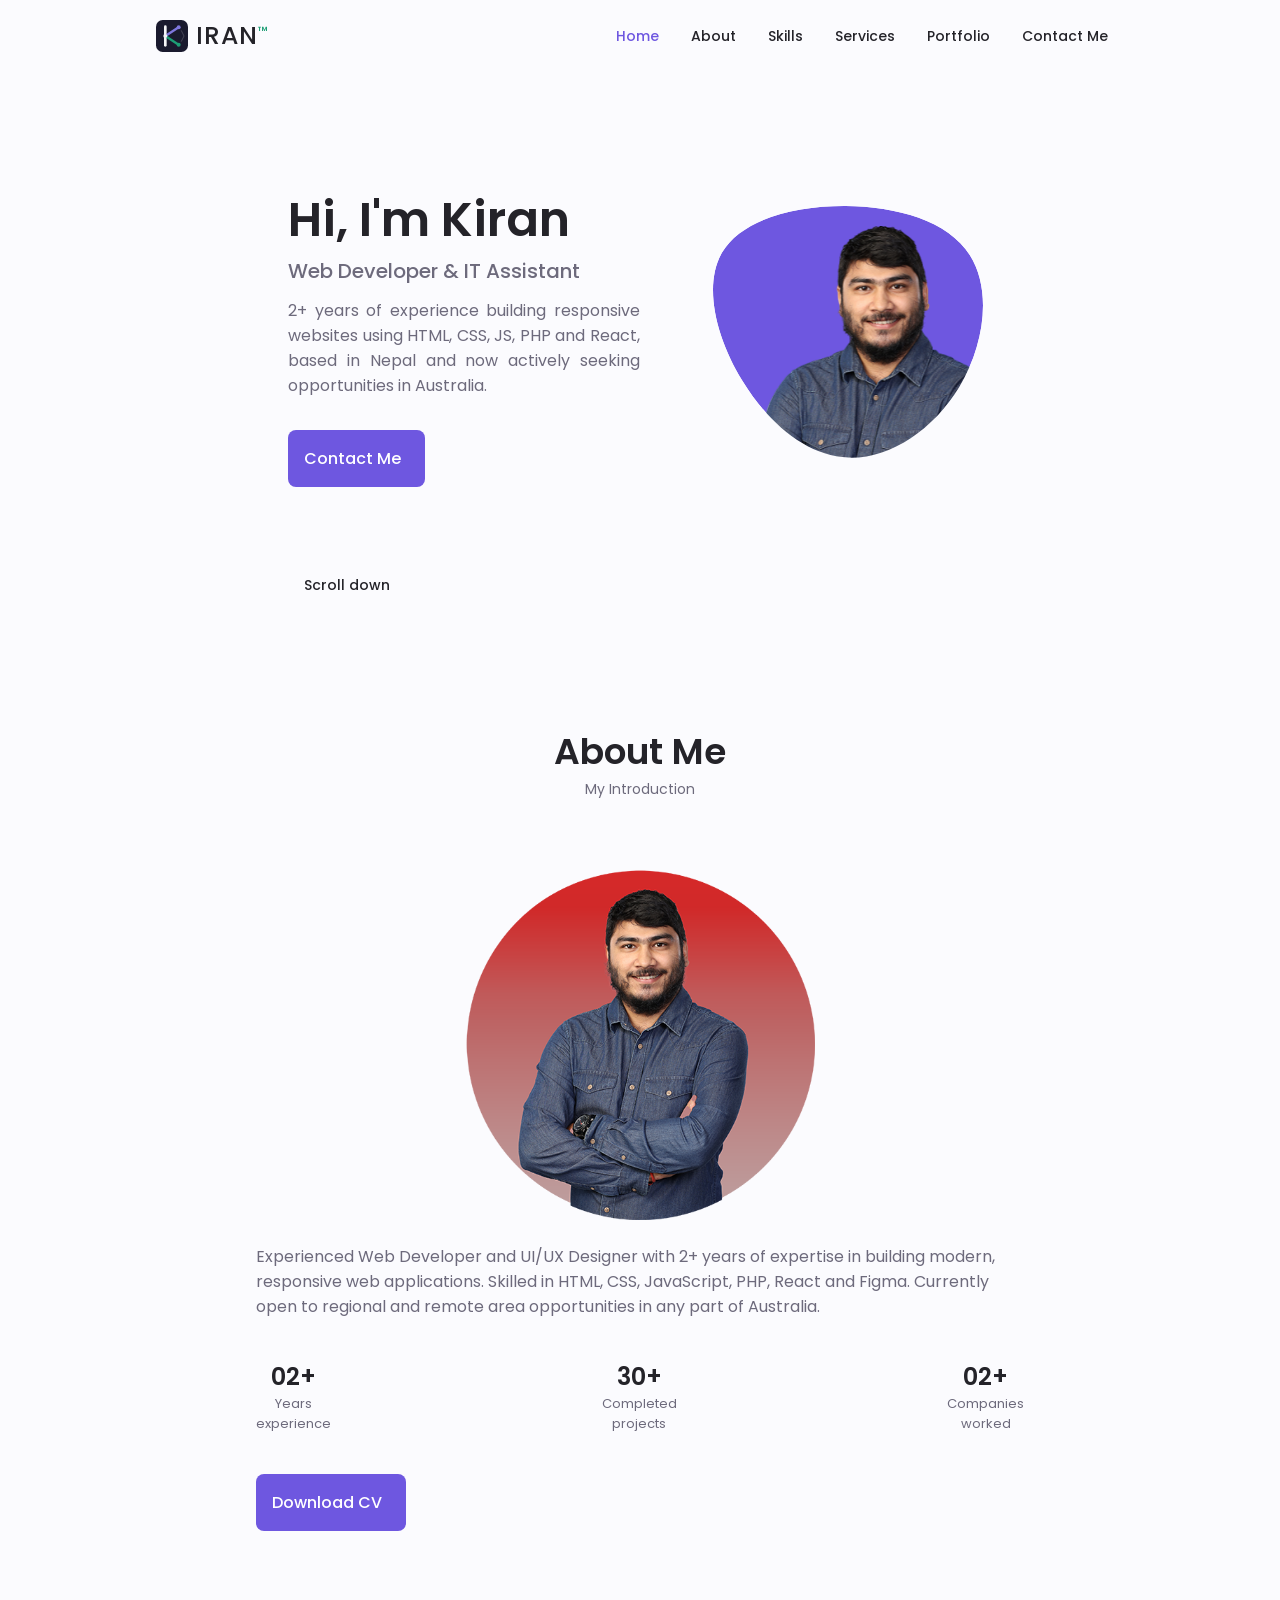
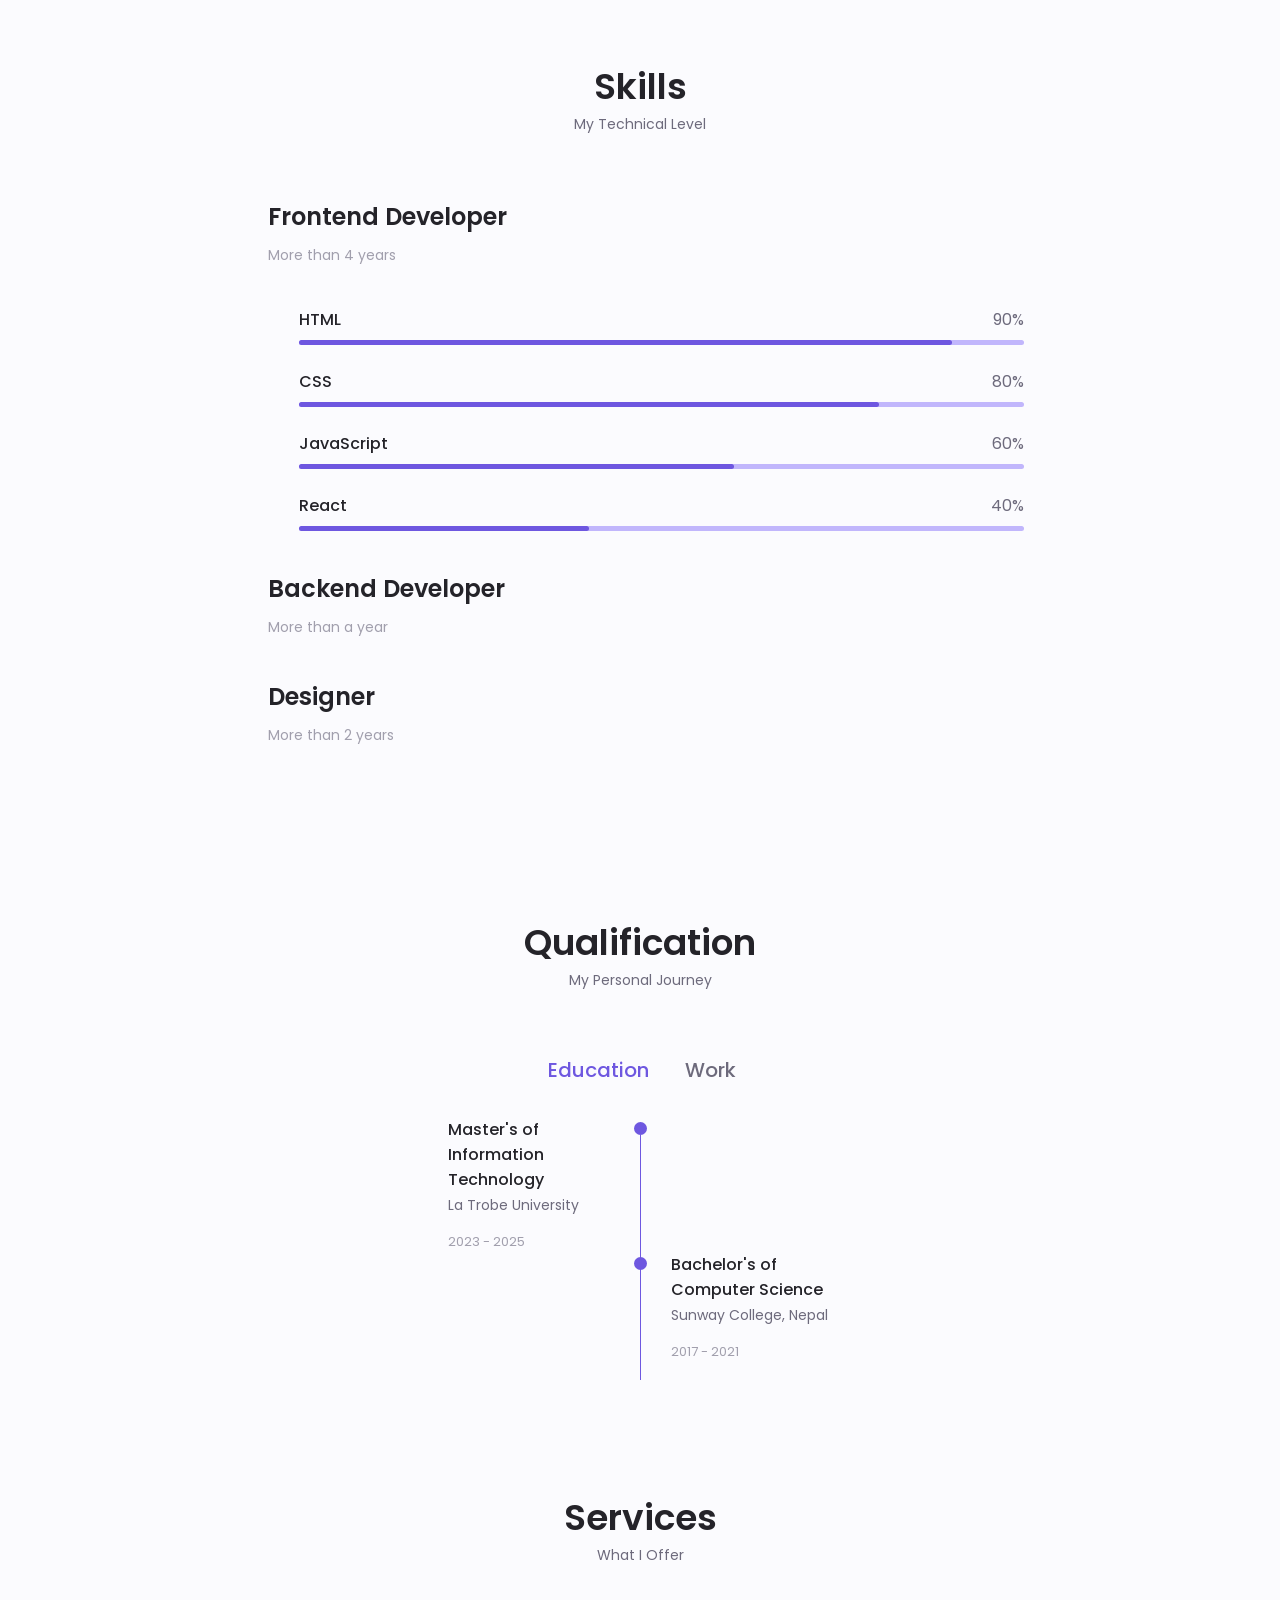
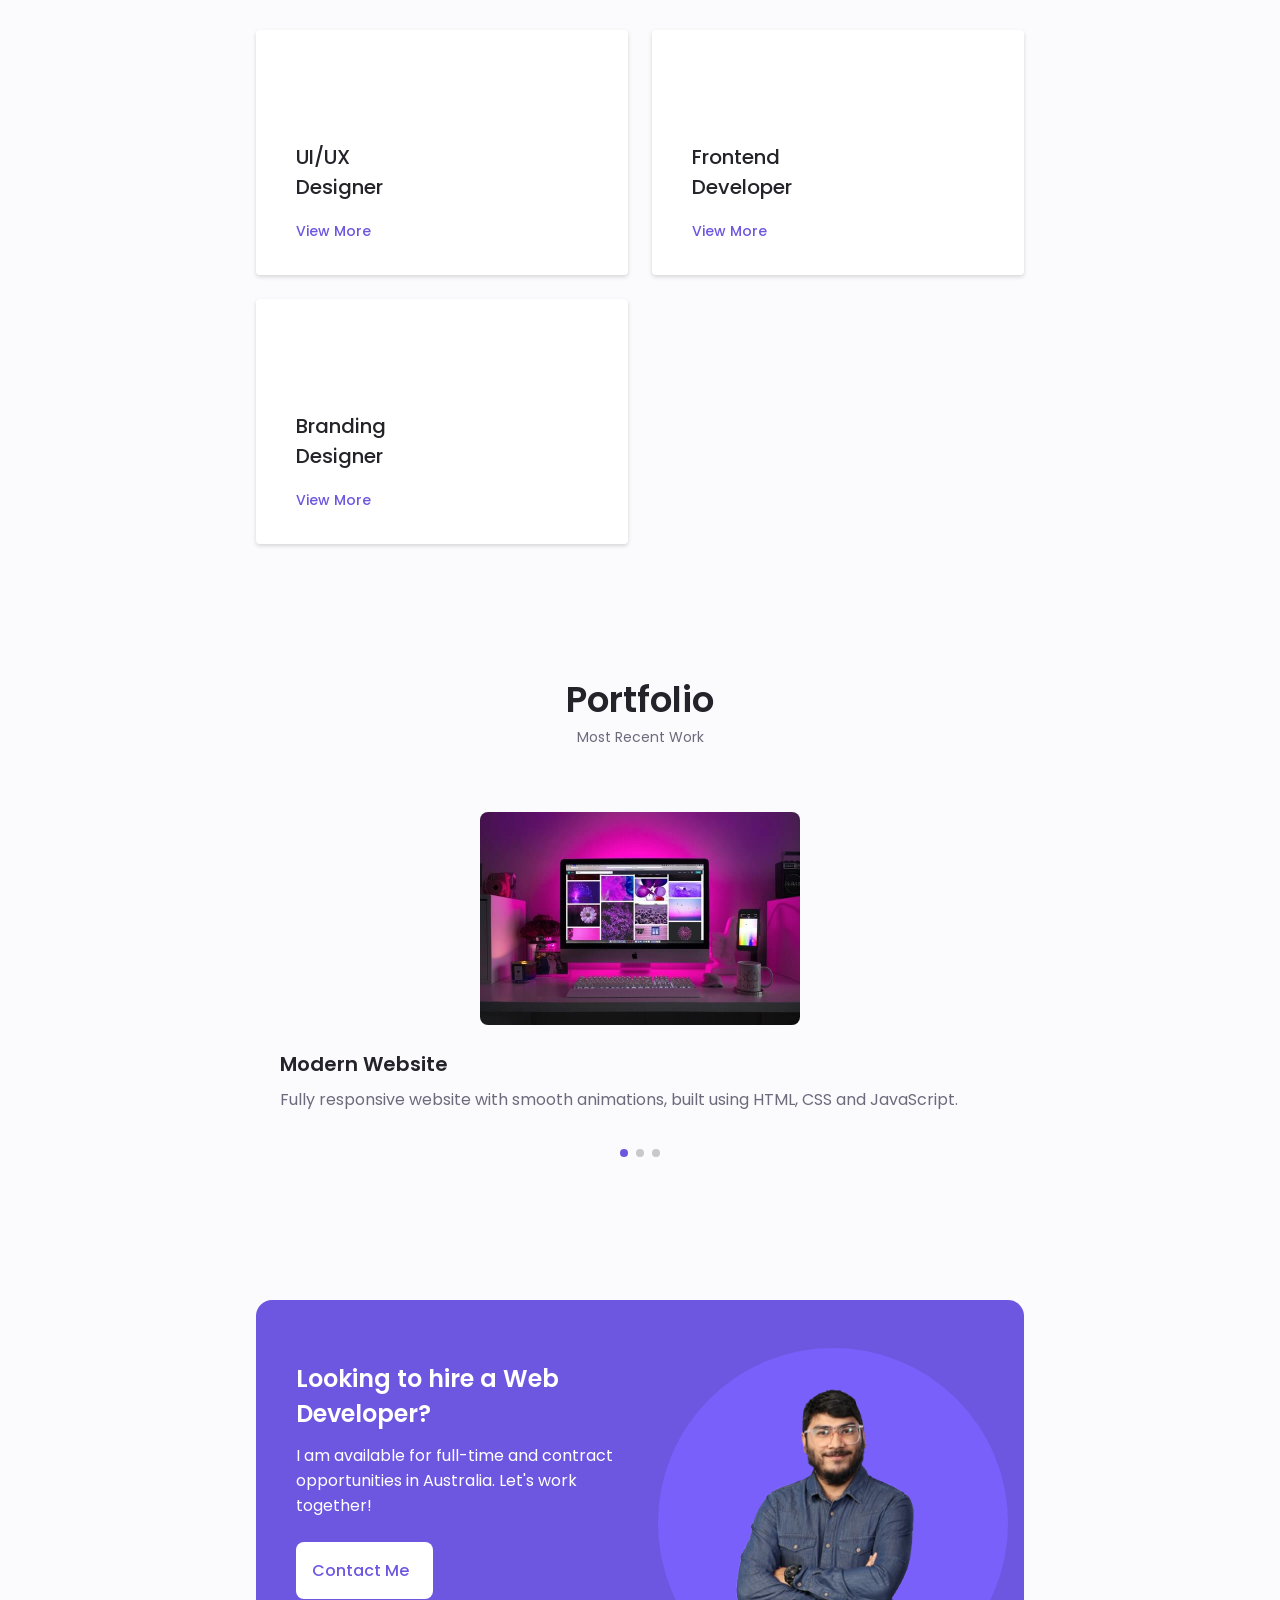
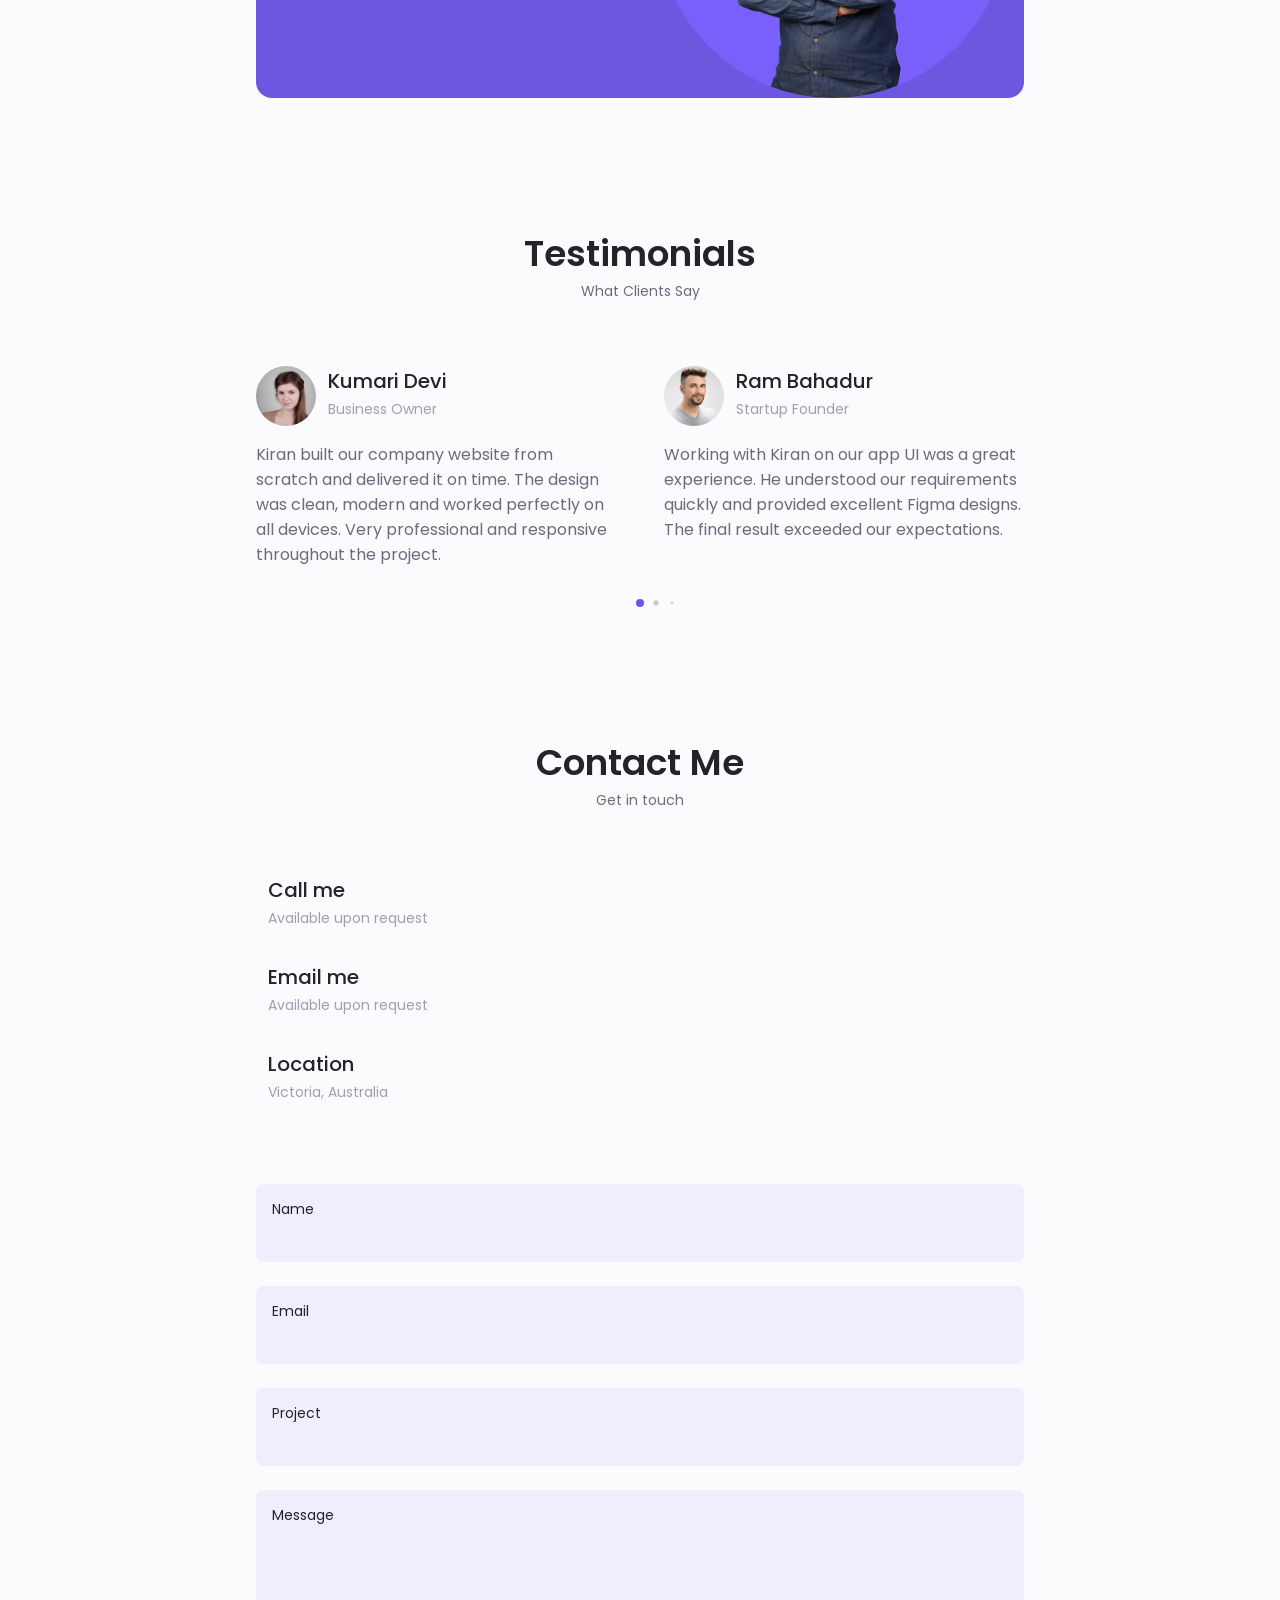
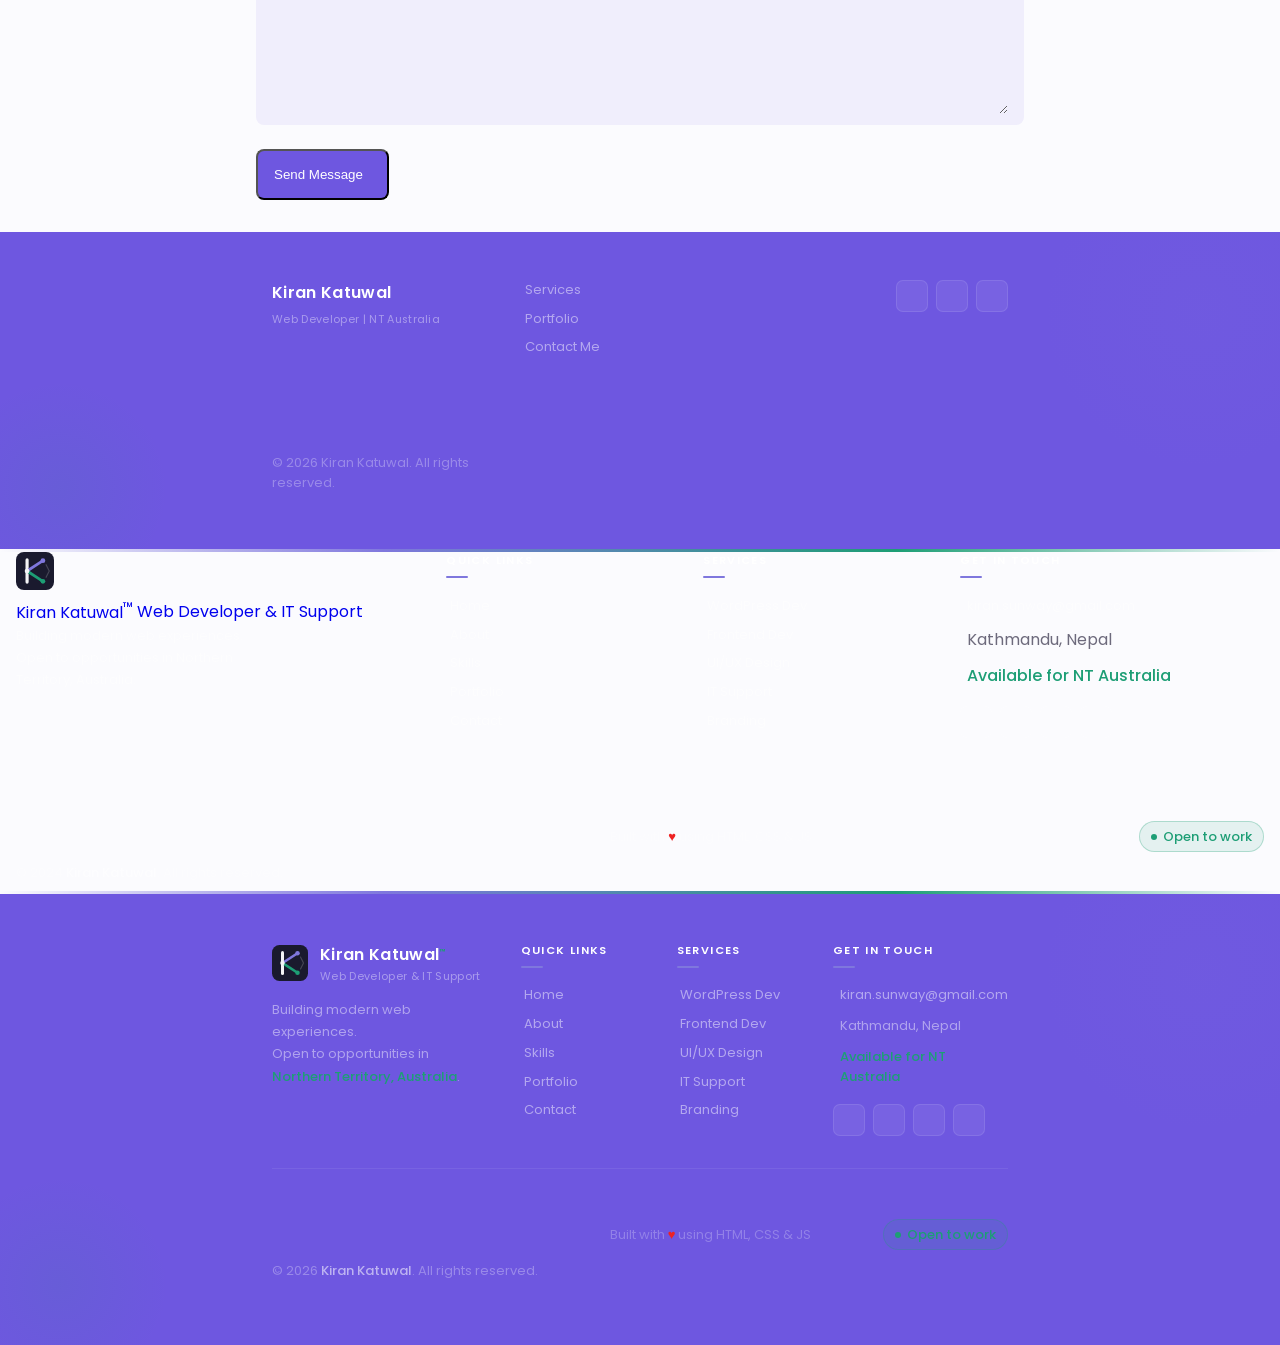
==== commit 0f80feac: "footer updated" ====
--- a/index.html
+++ b/index.html
@@ -894,6 +894,244 @@
         </div>
     </footer>
 
+    <footer class="footer">
+        <div class="footer__topline"></div>
+        <div class="footer__container">
+            <div class="footer__top">
+
+                <div class="footer__brand">
+                    <a href="#" class="footer__logo">
+                        <svg width="38" height="38" viewBox="0 0 96 96">
+                            <rect width="96" height="96" rx="20" fill="#1a1a2e" />
+                            <line x1="28" y1="20" x2="28" y2="76" stroke="#f5f5f7" stroke-width="8"
+                                stroke-linecap="round" />
+                            <line x1="28" y1="48" x2="68" y2="22" stroke="#7F77DD" stroke-width="7"
+                                stroke-linecap="round" />
+                            <line x1="28" y1="48" x2="68" y2="74" stroke="#1D9E75" stroke-width="7"
+                                stroke-linecap="round" />
+                            <circle cx="68" cy="22" r="6" fill="#7F77DD" />
+                            <circle cx="68" cy="74" r="6" fill="#1D9E75" />
+                            <circle cx="28" cy="48" r="6" fill="#f5f5f7" />
+                            <path d="M76 32 L84 48 L76 64" fill="none" stroke="#f5f5f7" stroke-width="3"
+                                stroke-linecap="round" stroke-linejoin="round" opacity="0.2" />
+                        </svg>
+                        <div class="footer__logo-text">
+                            <span class="footer__logo-name">Kiran Katuwal<sup>™</sup></span>
+                            <span class="footer__logo-role">Web Developer &amp; IT Support</span>
+                        </div>
+                    </a>
+                    <p class="footer__tagline">
+                        Building modern web experiences.<br>
+                        Open to opportunities in <span class="footer__highlight">Northern Territory, Australia</span>.
+                    </p>
+                </div>
+
+                <div class="footer__col">
+                    <h4 class="footer__col-title">Quick Links</h4>
+                    <ul class="footer__links">
+                        <li><a href="#" class="footer__link"><i class="uil uil-angle-right"></i>Home</a></li>
+                        <li><a href="#" class="footer__link"><i class="uil uil-angle-right"></i>About</a></li>
+                        <li><a href="#" class="footer__link"><i class="uil uil-angle-right"></i>Skills</a></li>
+                        <li><a href="#" class="footer__link"><i class="uil uil-angle-right"></i>Portfolio</a></li>
+                        <li><a href="#" class="footer__link"><i class="uil uil-angle-right"></i>Contact</a></li>
+                    </ul>
+                </div>
+
+                <div class="footer__col">
+                    <h4 class="footer__col-title">Services</h4>
+                    <ul class="footer__links">
+                        <li><a href="#" class="footer__link"><i class="uil uil-angle-right"></i>WordPress Dev</a></li>
+                        <li><a href="#" class="footer__link"><i class="uil uil-angle-right"></i>Frontend Dev</a></li>
+                        <li><a href="#" class="footer__link"><i class="uil uil-angle-right"></i>UI/UX Design</a></li>
+                        <li><a href="#" class="footer__link"><i class="uil uil-angle-right"></i>IT Support</a></li>
+                        <li><a href="#" class="footer__link"><i class="uil uil-angle-right"></i>Branding</a></li>
+                    </ul>
+                </div>
+
+                <div class="footer__col">
+                    <h4 class="footer__col-title">Get in Touch</h4>
+                    <ul class="footer__contact-list">
+                        <li class="footer__contact-item">
+                            <i class="uil uil-envelope footer__contact-icon"></i>
+                            <a href="mailto:kiran.sunway@gmail.com" class="footer__link">kiran.sunway@gmail.com</a>
+                        </li>
+                        <li class="footer__contact-item">
+                            <i class="uil uil-map-marker footer__contact-icon"></i>
+                            <span class="footer__link-plain">Kathmandu, Nepal</span>
+                        </li>
+                        <li class="footer__contact-item">
+                            <i class="uil uil-briefcase-alt footer__contact-icon"></i>
+                            <span class="footer__link-plain footer__available">Available for NT Australia</span>
+                        </li>
+                    </ul>
+                    <div class="footer__socials">
+                        <a href="#" class="footer__social" aria-label="LinkedIn"><i
+                                class="uil uil-linkedin-alt"></i></a>
+                        <a href="#" class="footer__social" aria-label="GitHub"><i class="uil uil-github-alt"></i></a>
+                        <a href="#" class="footer__social" aria-label="Facebook"><i class="uil uil-facebook-f"></i></a>
+                        <a href="#" class="footer__social" aria-label="Instagram"><i class="uil uil-instagram"></i></a>
+                    </div>
+                </div>
+
+            </div>
+
+            <div class="footer__divider"></div>
+
+            <div class="footer__bottom">
+                <p class="footer__copy">
+                    &copy; 2024 <span class="footer__copy-name">Kiran Katuwal</span>. All rights reserved.
+                </p>
+                <span class="footer__tech">
+                    Built with <span class="footer__heart">♥</span> using HTML, CSS &amp; JS
+                </span>
+                <div class="footer__status">
+                    <span class="footer__status-dot"></span>
+                    <span class="footer__status-text">Open to work</span>
+                </div>
+            </div>
+
+        </div>
+    </footer>
+
+    <footer class="footer">
+
+        <!-- thin gradient line at top -->
+        <div class="footer__topline"></div>
+
+        <div class="footer__bg">
+            <div class="footer__container container">
+
+                <!-- ── TOP ROW: 4 columns ── -->
+                <div class="footer__top">
+
+                    <!-- Column 1: Brand -->
+                    <div class="footer__brand">
+                        <a href="#home" class="footer__logo-wrap">
+                            <svg width="36" height="36" viewBox="0 0 96 96" aria-label="Kiran Katuwal logo">
+                                <rect width="96" height="96" rx="20" fill="#1a1a2e" />
+                                <line x1="28" y1="20" x2="28" y2="76" stroke="#f5f5f7" stroke-width="8"
+                                    stroke-linecap="round" />
+                                <line x1="28" y1="48" x2="68" y2="22" stroke="#7F77DD" stroke-width="7"
+                                    stroke-linecap="round" />
+                                <line x1="28" y1="48" x2="68" y2="74" stroke="#1D9E75" stroke-width="7"
+                                    stroke-linecap="round" />
+                                <circle cx="68" cy="22" r="6" fill="#7F77DD" />
+                                <circle cx="68" cy="74" r="6" fill="#1D9E75" />
+                                <circle cx="28" cy="48" r="6" fill="#f5f5f7" />
+                                <path d="M76 32 L84 48 L76 64" fill="none" stroke="#f5f5f7" stroke-width="3"
+                                    stroke-linecap="round" stroke-linejoin="round" opacity="0.2" />
+                            </svg>
+                            <div class="footer__name-wrap">
+                                <span class="footer__title">Kiran Katuwal<sup>™</sup></span>
+                                <span class="footer__subtitle">Web Developer &amp; IT Support</span>
+                            </div>
+                        </a>
+                        <p class="footer__tagline">
+                            Building modern web experiences.<br>
+                            Open to opportunities in
+                            <span class="footer__nt">Northern Territory, Australia</span>.
+                        </p>
+                    </div>
+
+                    <!-- Column 2: Quick Links -->
+                    <div class="footer__col">
+                        <h4 class="footer__col-title">Quick Links</h4>
+                        <ul class="footer__links">
+                            <li><a href="#home" class="footer__link"><i class="uil uil-angle-right"></i>Home</a></li>
+                            <li><a href="#about" class="footer__link"><i class="uil uil-angle-right"></i>About</a></li>
+                            <li><a href="#skills" class="footer__link"><i class="uil uil-angle-right"></i>Skills</a>
+                            </li>
+                            <li><a href="#portfolio" class="footer__link"><i
+                                        class="uil uil-angle-right"></i>Portfolio</a>
+                            </li>
+                            <li><a href="#contact" class="footer__link"><i class="uil uil-angle-right"></i>Contact</a>
+                            </li>
+                        </ul>
+                    </div>
+
+                    <!-- Column 3: Services -->
+                    <div class="footer__col">
+                        <h4 class="footer__col-title">Services</h4>
+                        <ul class="footer__links">
+                            <li><a href="#services" class="footer__link"><i class="uil uil-angle-right"></i>WordPress
+                                    Dev</a></li>
+                            <li><a href="#services" class="footer__link"><i class="uil uil-angle-right"></i>Frontend
+                                    Dev</a>
+                            </li>
+                            <li><a href="#services" class="footer__link"><i class="uil uil-angle-right"></i>UI/UX
+                                    Design</a>
+                            </li>
+                            <li><a href="#services" class="footer__link"><i class="uil uil-angle-right"></i>IT
+                                    Support</a>
+                            </li>
+                            <li><a href="#services" class="footer__link"><i class="uil uil-angle-right"></i>Branding</a>
+                            </li>
+                        </ul>
+                    </div>
+
+                    <!-- Column 4: Contact + Socials -->
+                    <div class="footer__col">
+                        <h4 class="footer__col-title">Get in Touch</h4>
+                        <ul class="footer__contact-list">
+                            <li class="footer__contact-item">
+                                <i class="uil uil-envelope footer__contact-icon"></i>
+                                <a href="mailto:kiran.sunway@gmail.com" class="footer__link">kiran.sunway@gmail.com</a>
+                            </li>
+                            <li class="footer__contact-item">
+                                <i class="uil uil-map-marker footer__contact-icon"></i>
+                                <span class="footer__plain">Kathmandu, Nepal</span>
+                            </li>
+                            <li class="footer__contact-item">
+                                <i class="uil uil-briefcase-alt footer__contact-icon"></i>
+                                <span class="footer__plain footer__available">Available for NT Australia</span>
+                            </li>
+                        </ul>
+
+                        <!-- Social icons -->
+                        <div class="footer__socials">
+                            <a href="https://www.linkedin.com/in/kirankatuwal" target="_blank" class="footer__social"
+                                aria-label="LinkedIn">
+                                <i class="uil uil-linkedin-alt"></i>
+                            </a>
+                            <a href="https://github.com/kirankatuwal" target="_blank" class="footer__social"
+                                aria-label="GitHub">
+                                <i class="uil uil-github-alt"></i>
+                            </a>
+                            <a href="https://www.facebook.com/kirankatuwal" target="_blank" class="footer__social"
+                                aria-label="Facebook">
+                                <i class="uil uil-facebook-f"></i>
+                            </a>
+                            <a href="https://www.instagram.com/kirankatuwal" target="_blank" class="footer__social"
+                                aria-label="Instagram">
+                                <i class="uil uil-instagram"></i>
+                            </a>
+                        </div>
+                    </div>
+
+                </div><!-- /footer__top -->
+
+                <!-- ── Thin divider ── -->
+                <div class="footer__divider"></div>
+
+                <!-- ── BOTTOM ROW ── -->
+                <div class="footer__bottom">
+                    <p class="footer__copy">
+                        &copy; 2026 <span class="footer__copy-name">Kiran Katuwal</span>. All rights reserved.
+                    </p>
+                    <span class="footer__tech">
+                        Built with <span class="footer__heart">&#9829;</span> using HTML, CSS &amp; JS
+                    </span>
+                    <div class="footer__status">
+                        <span class="footer__status-dot"></span>
+                        <span class="footer__status-text">Open to work</span>
+                    </div>
+                </div>
+
+            </div><!-- /footer__bg -->
+        </div>
+
+    </footer>
+
     <!--==================== SCROLL TOP ====================-->
     <a href="#" class="scrollup" id="scroll-up" aria-label="Scroll to top">
         <i class="uil uil-arrow-up scrollup__icon"></i>
--- a/assets/css/styles.css
+++ b/assets/css/styles.css
@@ -940,61 +940,363 @@
 }
 
 /*==================== FOOTER ====================*/
-.footer {
-    padding-top: 2rem;
-}
-
-.footer__container {
-    row-gap: 3.5rem;
-}
-
+
+/* ── Gradient top line ── */
+.footer__topline {
+    height: 3px;
+    background: linear-gradient(90deg,
+            transparent 0%,
+            #7F77DD 30%,
+            #1D9E75 70%,
+            transparent 100%);
+    animation: footer-shimmer 3s ease-in-out infinite alternate;
+}
+
+@keyframes footer-shimmer {
+    from {
+        opacity: 0.5;
+    }
+
+    to {
+        opacity: 1;
+    }
+}
+
+/* ── Background wrapper ── */
 .footer__bg {
     background-color: var(--first-color-second);
-    padding: 2rem 0 3rem;
-}
-
+    padding: 3rem 0 1.5rem;
+    position: relative;
+    overflow: hidden;
+}
+
+/* Subtle glow blobs */
+.footer__bg::before {
+    content: '';
+    position: absolute;
+    top: -80px;
+    right: -80px;
+    width: 320px;
+    height: 320px;
+    border-radius: 50%;
+    background: radial-gradient(circle, rgba(127, 119, 221, 0.08), transparent 70%);
+    pointer-events: none;
+}
+
+.footer__bg::after {
+    content: '';
+    position: absolute;
+    bottom: -50px;
+    left: -50px;
+    width: 220px;
+    height: 220px;
+    border-radius: 50%;
+    background: radial-gradient(circle, rgba(29, 158, 117, 0.08), transparent 70%);
+    pointer-events: none;
+}
+
+/* ── Container — reuses your existing .container class ── */
+.footer__container {
+    position: relative;
+    z-index: 1;
+}
+
+/* ── Top 4-column grid ── */
+.footer__top {
+    display: grid;
+    grid-template-columns: 1.8fr 1fr 1fr 1.4fr;
+    gap: 2.5rem;
+    margin-bottom: 2rem;
+}
+
+/* ── Brand column ── */
+.footer__logo-wrap {
+    display: flex;
+    align-items: center;
+    gap: 0.75rem;
+    text-decoration: none;
+    margin-bottom: 0.9rem;
+}
+
+.footer__name-wrap {
+    display: flex;
+    flex-direction: column;
+    gap: 2px;
+}
+
+/* Override old footer title styles */
 .footer__title {
-    font-size: var(--h1-font-size);
-    margin-bottom: var(--mb-0-25);
+    font-size: var(--normal-font-size) !important;
+    font-weight: var(--font-semi-bold);
+    color: #fff !important;
+    letter-spacing: 0.02em;
+    margin-bottom: 0 !important;
+}
+
+.footer__title sup {
+    font-size: 0.45rem;
+    color: #1D9E75;
+    vertical-align: super;
 }
 
 .footer__subtitle {
-    font-size: var(--small-font-size);
-}
-
+    font-size: 0.68rem;
+    color: rgba(255, 255, 255, 0.4);
+    letter-spacing: 0.03em;
+}
+
+.footer__tagline {
+    font-size: var(--smaller-font-size);
+    color: rgba(255, 255, 255, 0.45);
+    line-height: 1.7;
+    max-width: 230px;
+}
+
+.footer__nt {
+    color: #1D9E75;
+    font-weight: var(--font-medium);
+}
+
+/* ── Column headings ── */
+.footer__col-title {
+    font-size: 0.7rem;
+    font-weight: var(--font-semi-bold);
+    color: #fff;
+    text-transform: uppercase;
+    letter-spacing: 0.12em;
+    margin-bottom: 1.1rem;
+    position: relative;
+    padding-bottom: 0.55rem;
+}
+
+.footer__col-title::after {
+    content: '';
+    position: absolute;
+    bottom: 0;
+    left: 0;
+    width: 22px;
+    height: 2px;
+    border-radius: 1px;
+    background: #7F77DD;
+}
+
+/* ── Links ── */
 .footer__links {
     display: flex;
     flex-direction: column;
-    row-gap: 1.5rem;
+    row-gap: 0.55rem;
+    list-style: none;
+}
+
+.footer__link {
+    font-size: var(--smaller-font-size);
+    color: rgba(255, 255, 255, 0.48);
+    text-decoration: none;
+    display: flex;
+    align-items: center;
+    gap: 0.2rem;
+    transition: color 0.25s, gap 0.25s;
+}
+
+.footer__link i {
+    font-size: 0.85rem;
+    color: #7F77DD;
+    transition: transform 0.25s;
 }
 
 .footer__link:hover {
-    color: var(--first-color-lighter);
+    color: #fff;
+    gap: 0.45rem;
+}
+
+.footer__link:hover i {
+    transform: translateX(3px);
+}
+
+/* ── Contact list ── */
+.footer__contact-list {
+    list-style: none;
+    display: flex;
+    flex-direction: column;
+    gap: 0.7rem;
+    margin-bottom: 1.1rem;
+}
+
+.footer__contact-item {
+    display: flex;
+    align-items: flex-start;
+    gap: 0.45rem;
+}
+
+.footer__contact-icon {
+    font-size: 0.95rem;
+    color: #7F77DD;
+    margin-top: 1px;
+    flex-shrink: 0;
+}
+
+.footer__plain {
+    font-size: var(--smaller-font-size);
+    color: rgba(255, 255, 255, 0.45);
+    line-height: 1.5;
+}
+
+.footer__available {
+    color: #1D9E75 !important;
+    font-weight: var(--font-medium);
+}
+
+/* ── Social icons ── */
+.footer__socials {
+    display: flex;
+    gap: 0.5rem;
 }
 
 .footer__social {
-    font-size: 1.25rem;
-    margin-right: var(--mb-1-5);
+    width: 32px;
+    height: 32px;
+    border-radius: 7px;
+    background: rgba(255, 255, 255, 0.07);
+    border: 1px solid rgba(255, 255, 255, 0.1);
+    display: flex;
+    align-items: center;
+    justify-content: center;
+    color: rgba(255, 255, 255, 0.55);
+    font-size: 0.95rem;
+    text-decoration: none;
+    transition: background 0.25s, color 0.25s, transform 0.25s, border-color 0.25s;
 }
 
 .footer__social:hover {
-    color: var(--first-color-lighter);
+    background: #7F77DD;
+    border-color: #7F77DD;
+    color: #fff;
+    transform: translateY(-3px);
+}
+
+/* ── Divider ── */
+.footer__divider {
+    height: 1px;
+    background: rgba(255, 255, 255, 0.07);
+    margin-bottom: 1.25rem;
+}
+
+/* ── Bottom bar ── */
+.footer__bottom {
+    display: flex;
+    align-items: center;
+    justify-content: space-between;
+    flex-wrap: wrap;
+    gap: 0.6rem;
+    padding-bottom: 0.5rem;
 }
 
 .footer__copy {
     font-size: var(--smaller-font-size);
-    text-align: center;
-    color: var(--first-color-light);
-    margin-top: var(--mb-3);
-}
-
-.footer__title,
-.footer__subtitle,
-.footer__link,
-.footer__social {
-    color: #fff;
-}
-
+    color: rgba(255, 255, 255, 0.3);
+    margin-top: 0;
+    text-align: left;
+}
+
+.footer__copy-name {
+    color: rgba(255, 255, 255, 0.55);
+    font-weight: var(--font-medium);
+}
+
+.footer__tech {
+    font-size: var(--smaller-font-size);
+    color: rgba(255, 255, 255, 0.25);
+}
+
+.footer__heart {
+    color: #e22;
+    display: inline-block;
+    animation: footer-heartbeat 1.4s ease infinite;
+}
+
+@keyframes footer-heartbeat {
+
+    0%,
+    100% {
+        transform: scale(1);
+    }
+
+    50% {
+        transform: scale(1.4);
+    }
+}
+
+/* ── Open to work badge ── */
+.footer__status {
+    display: flex;
+    align-items: center;
+    gap: 0.35rem;
+    background: rgba(29, 158, 117, 0.1);
+    border: 1px solid rgba(29, 158, 117, 0.28);
+    padding: 0.28rem 0.7rem;
+    border-radius: 20px;
+}
+
+.footer__status-dot {
+    width: 6px;
+    height: 6px;
+    border-radius: 50%;
+    background: #1D9E75;
+    animation: footer-pulse 2s ease infinite;
+}
+
+@keyframes footer-pulse {
+
+    0%,
+    100% {
+        opacity: 1;
+        transform: scale(1);
+    }
+
+    50% {
+        opacity: 0.4;
+        transform: scale(0.75);
+    }
+}
+
+.footer__status-text {
+    font-size: var(--smaller-font-size);
+    color: #1D9E75;
+    font-weight: var(--font-medium);
+}
+
+/* ── Responsive: tablet (768px already handled by your file) ── */
+@media screen and (max-width: 900px) {
+    .footer__top {
+        grid-template-columns: 1fr 1fr;
+        gap: 2rem;
+    }
+
+    .footer__brand {
+        grid-column: span 2;
+    }
+}
+
+/* ── Responsive: mobile ── */
+@media screen and (max-width: 568px) {
+    .footer__top {
+        grid-template-columns: 1fr;
+        gap: 1.75rem;
+    }
+
+    .footer__brand {
+        grid-column: span 1;
+    }
+
+    .footer__bottom {
+        flex-direction: column;
+        align-items: flex-start;
+    }
+
+    .footer__tech {
+        display: none;
+    }
+}
 
 /*========== SCROLL UP ==========*/
 
@@ -1306,7 +1608,7 @@
     }
 
     .footer__links {
-        flex-direction: row;
+        flex-direction: column;
         column-gap: 2rem;
     }
 
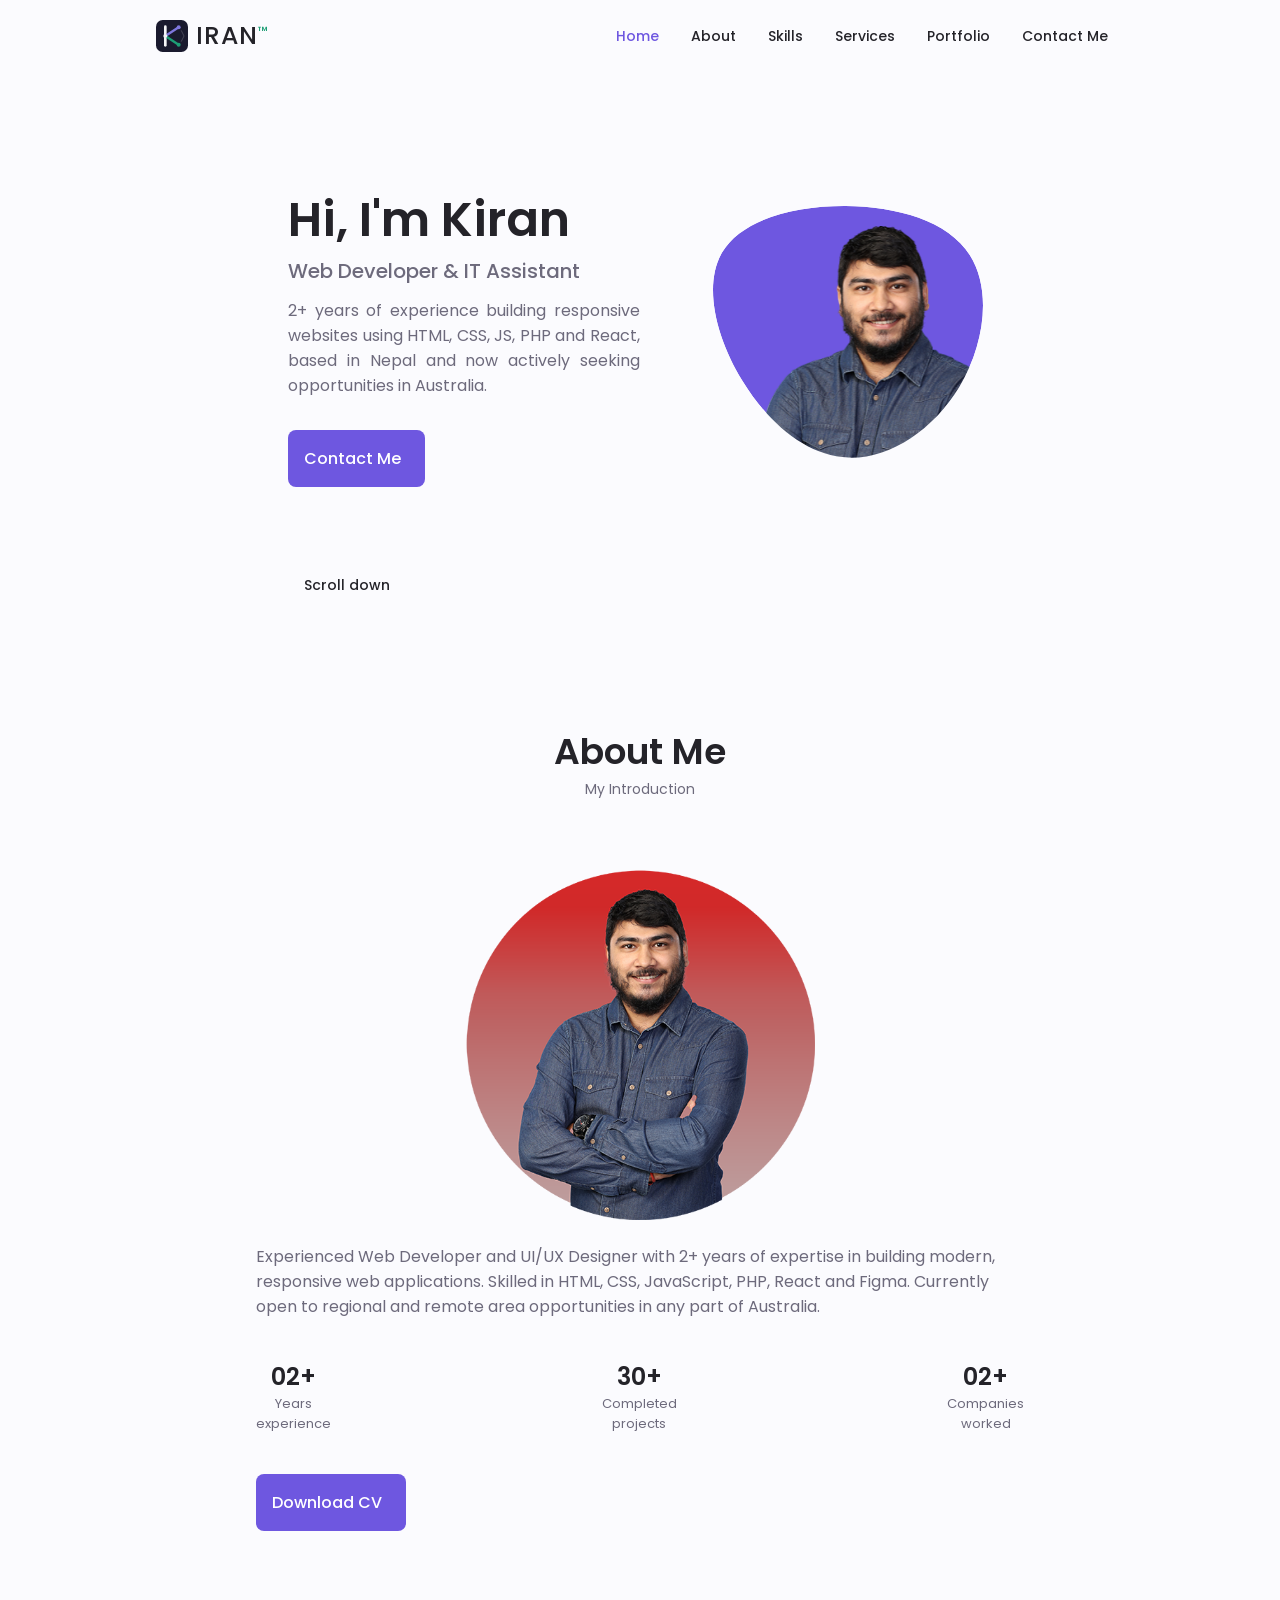
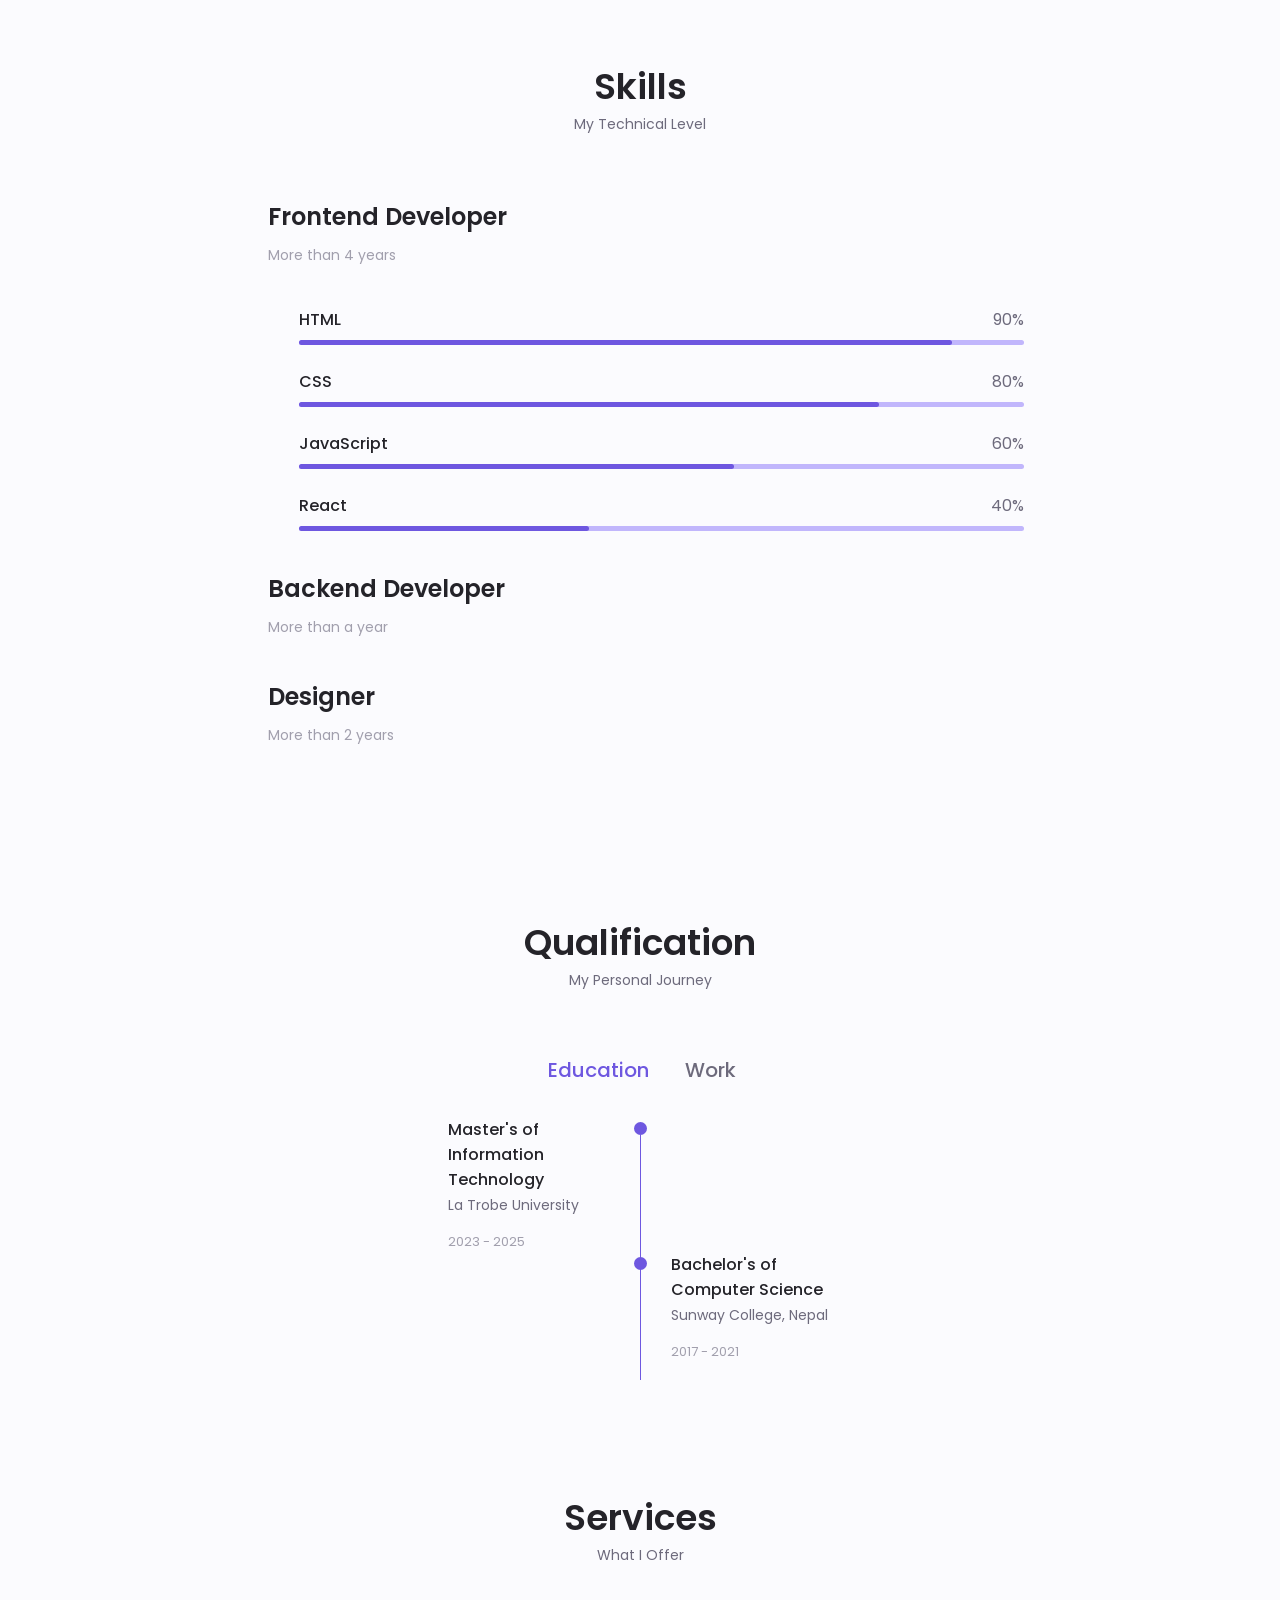
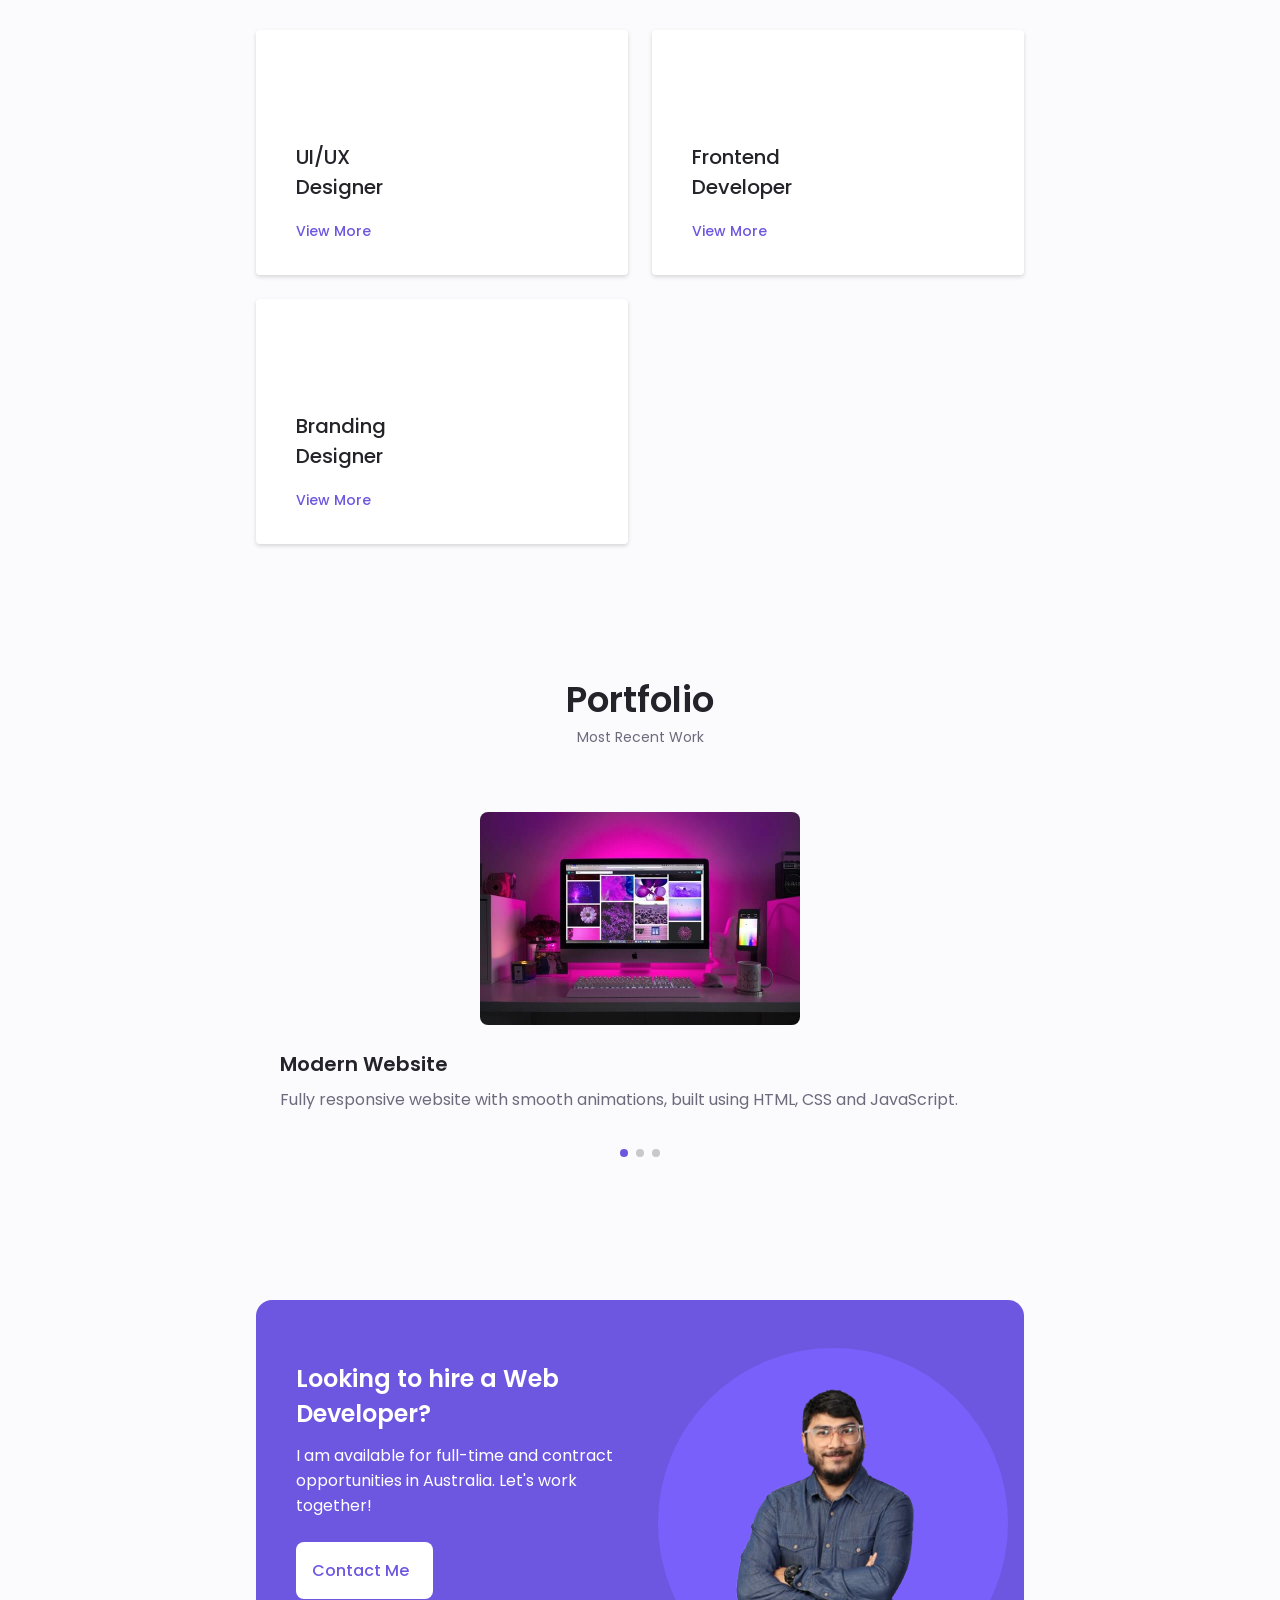
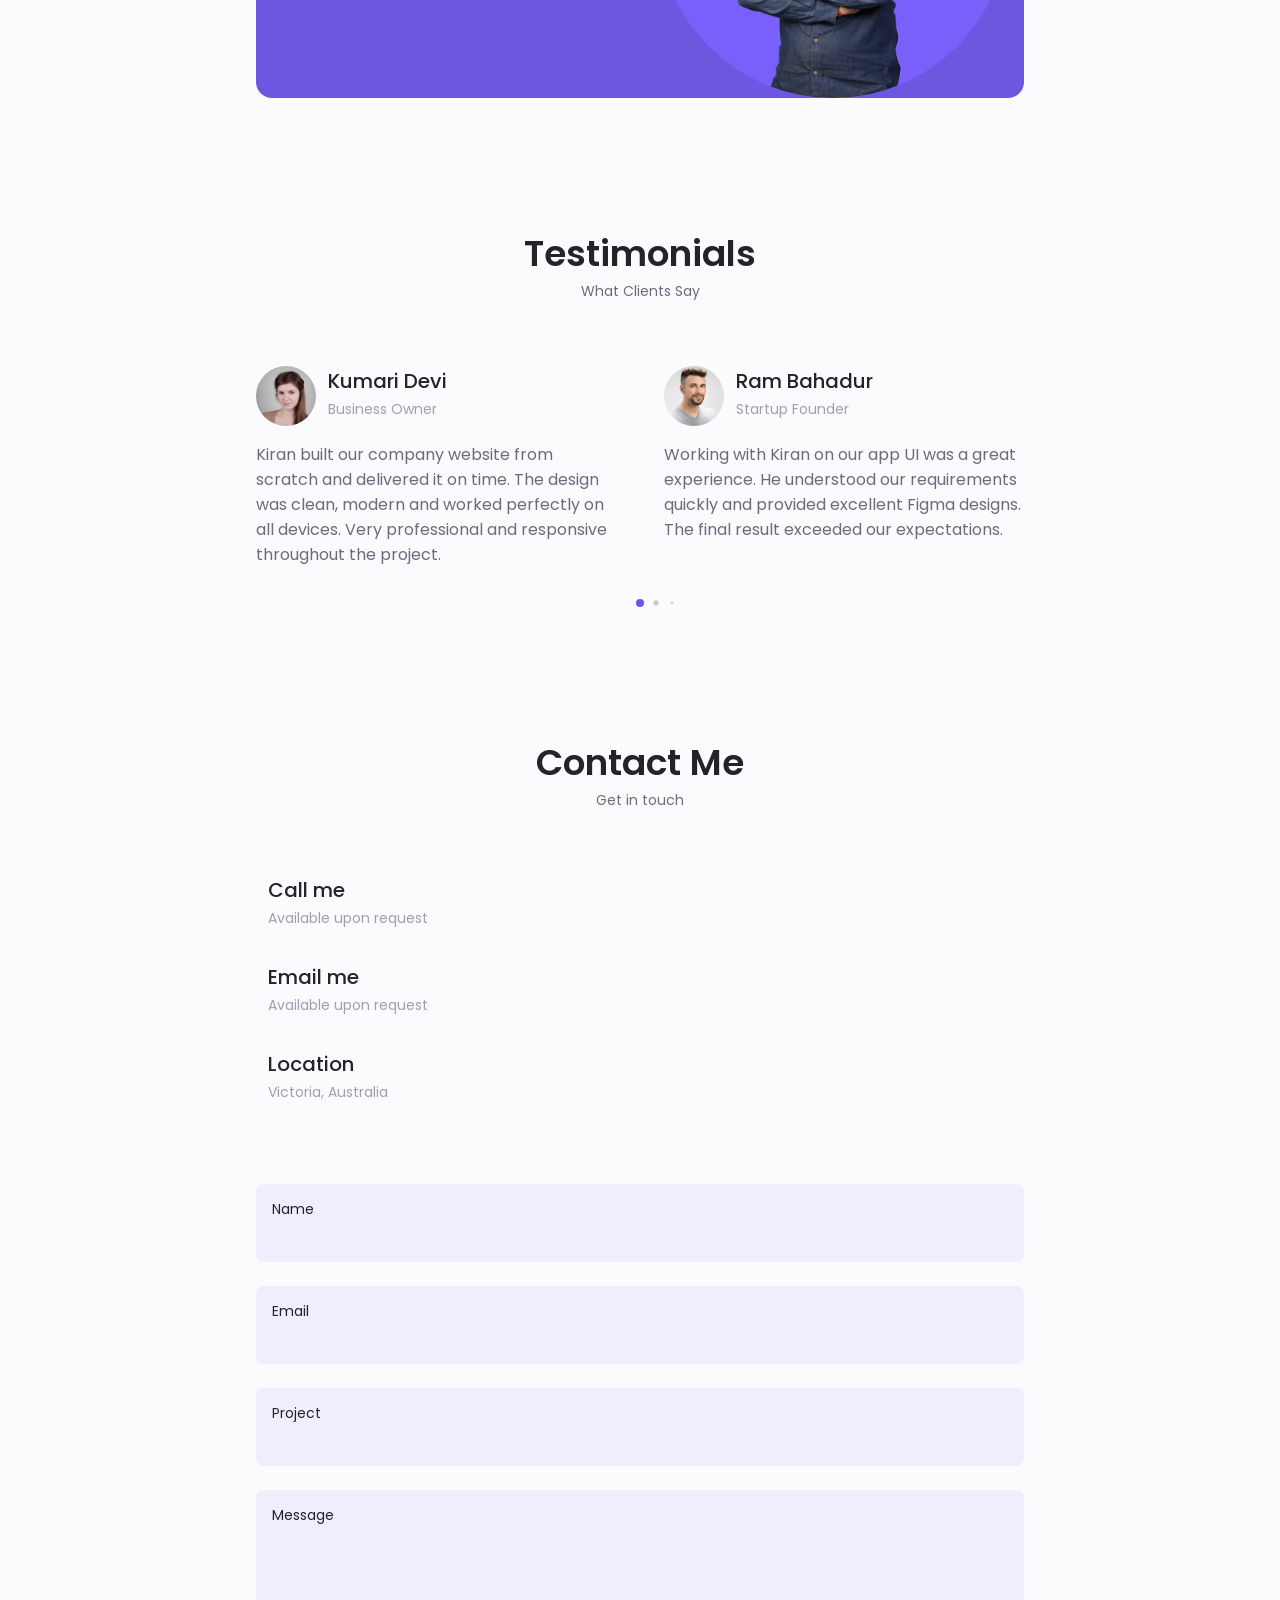
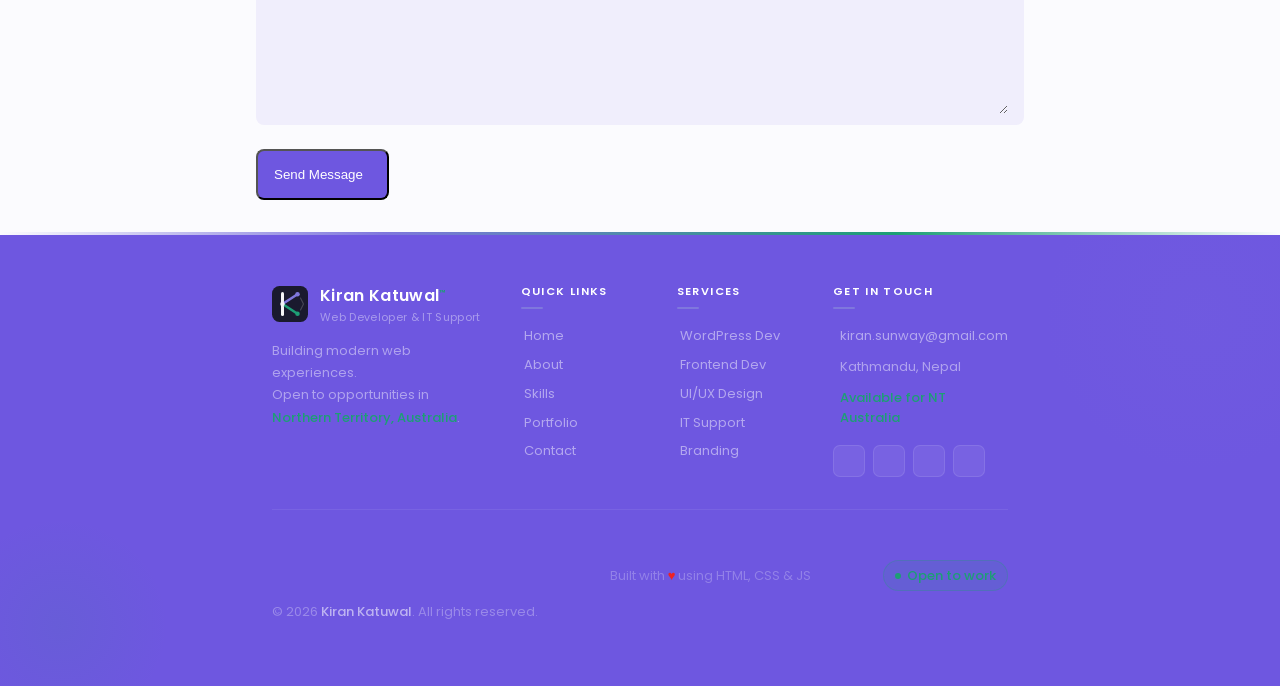
==== commit f7e94933: "footer updated v2" ====
--- a/index.html
+++ b/index.html
@@ -854,144 +854,6 @@
     </main>
 
     <!--==================== FOOTER ====================-->
-    <footer class="footer">
-        <div class="footer__bg">
-            <div class="footer__container container grid">
-                <div>
-                    <h1 class="footer__title">Kiran Katuwal</h1>
-                    <span class="footer__subtitle">Web Developer | NT Australia</span>
-                </div>
-                <ul class="footer__links">
-                    <li>
-                        <a href="#services" class="footer__link">Services</a>
-                    </li>
-                    <li>
-                        <a href="#portfolio" class="footer__link">Portfolio</a>
-                    </li>
-                    <li>
-                        <a href="#contact" class="footer__link">Contact Me</a>
-                    </li>
-                </ul>
-                <!-- ===== FIX 22: Add real social media links ===== -->
-                <div class="footer__socials">
-                    <a href="https://www.facebook.com/kirankatuwal" target="_blank" class="footer__social"
-                        aria-label="Facebook">
-                        <i class="uil uil-facebook-f"></i>
-                    </a>
-                    <a href="https://www.instagram.com/kirankatuwal" target="_blank" class="footer__social"
-                        aria-label="Instagram">
-                        <i class="uil uil-instagram"></i>
-                    </a>
-                    <a href="https://www.linkedin.com/in/kirankatuwal" target="_blank" class="footer__social"
-                        aria-label="LinkedIn">
-                        <i class="uil uil-linkedin-alt"></i>
-                    </a>
-                </div>
-                <p class="footer__copy">
-                    &#169; 2026 Kiran Katuwal. All rights reserved.
-                </p>
-            </div>
-        </div>
-    </footer>
-
-    <footer class="footer">
-        <div class="footer__topline"></div>
-        <div class="footer__container">
-            <div class="footer__top">
-
-                <div class="footer__brand">
-                    <a href="#" class="footer__logo">
-                        <svg width="38" height="38" viewBox="0 0 96 96">
-                            <rect width="96" height="96" rx="20" fill="#1a1a2e" />
-                            <line x1="28" y1="20" x2="28" y2="76" stroke="#f5f5f7" stroke-width="8"
-                                stroke-linecap="round" />
-                            <line x1="28" y1="48" x2="68" y2="22" stroke="#7F77DD" stroke-width="7"
-                                stroke-linecap="round" />
-                            <line x1="28" y1="48" x2="68" y2="74" stroke="#1D9E75" stroke-width="7"
-                                stroke-linecap="round" />
-                            <circle cx="68" cy="22" r="6" fill="#7F77DD" />
-                            <circle cx="68" cy="74" r="6" fill="#1D9E75" />
-                            <circle cx="28" cy="48" r="6" fill="#f5f5f7" />
-                            <path d="M76 32 L84 48 L76 64" fill="none" stroke="#f5f5f7" stroke-width="3"
-                                stroke-linecap="round" stroke-linejoin="round" opacity="0.2" />
-                        </svg>
-                        <div class="footer__logo-text">
-                            <span class="footer__logo-name">Kiran Katuwal<sup>™</sup></span>
-                            <span class="footer__logo-role">Web Developer &amp; IT Support</span>
-                        </div>
-                    </a>
-                    <p class="footer__tagline">
-                        Building modern web experiences.<br>
-                        Open to opportunities in <span class="footer__highlight">Northern Territory, Australia</span>.
-                    </p>
-                </div>
-
-                <div class="footer__col">
-                    <h4 class="footer__col-title">Quick Links</h4>
-                    <ul class="footer__links">
-                        <li><a href="#" class="footer__link"><i class="uil uil-angle-right"></i>Home</a></li>
-                        <li><a href="#" class="footer__link"><i class="uil uil-angle-right"></i>About</a></li>
-                        <li><a href="#" class="footer__link"><i class="uil uil-angle-right"></i>Skills</a></li>
-                        <li><a href="#" class="footer__link"><i class="uil uil-angle-right"></i>Portfolio</a></li>
-                        <li><a href="#" class="footer__link"><i class="uil uil-angle-right"></i>Contact</a></li>
-                    </ul>
-                </div>
-
-                <div class="footer__col">
-                    <h4 class="footer__col-title">Services</h4>
-                    <ul class="footer__links">
-                        <li><a href="#" class="footer__link"><i class="uil uil-angle-right"></i>WordPress Dev</a></li>
-                        <li><a href="#" class="footer__link"><i class="uil uil-angle-right"></i>Frontend Dev</a></li>
-                        <li><a href="#" class="footer__link"><i class="uil uil-angle-right"></i>UI/UX Design</a></li>
-                        <li><a href="#" class="footer__link"><i class="uil uil-angle-right"></i>IT Support</a></li>
-                        <li><a href="#" class="footer__link"><i class="uil uil-angle-right"></i>Branding</a></li>
-                    </ul>
-                </div>
-
-                <div class="footer__col">
-                    <h4 class="footer__col-title">Get in Touch</h4>
-                    <ul class="footer__contact-list">
-                        <li class="footer__contact-item">
-                            <i class="uil uil-envelope footer__contact-icon"></i>
-                            <a href="mailto:kiran.sunway@gmail.com" class="footer__link">kiran.sunway@gmail.com</a>
-                        </li>
-                        <li class="footer__contact-item">
-                            <i class="uil uil-map-marker footer__contact-icon"></i>
-                            <span class="footer__link-plain">Kathmandu, Nepal</span>
-                        </li>
-                        <li class="footer__contact-item">
-                            <i class="uil uil-briefcase-alt footer__contact-icon"></i>
-                            <span class="footer__link-plain footer__available">Available for NT Australia</span>
-                        </li>
-                    </ul>
-                    <div class="footer__socials">
-                        <a href="#" class="footer__social" aria-label="LinkedIn"><i
-                                class="uil uil-linkedin-alt"></i></a>
-                        <a href="#" class="footer__social" aria-label="GitHub"><i class="uil uil-github-alt"></i></a>
-                        <a href="#" class="footer__social" aria-label="Facebook"><i class="uil uil-facebook-f"></i></a>
-                        <a href="#" class="footer__social" aria-label="Instagram"><i class="uil uil-instagram"></i></a>
-                    </div>
-                </div>
-
-            </div>
-
-            <div class="footer__divider"></div>
-
-            <div class="footer__bottom">
-                <p class="footer__copy">
-                    &copy; 2024 <span class="footer__copy-name">Kiran Katuwal</span>. All rights reserved.
-                </p>
-                <span class="footer__tech">
-                    Built with <span class="footer__heart">♥</span> using HTML, CSS &amp; JS
-                </span>
-                <div class="footer__status">
-                    <span class="footer__status-dot"></span>
-                    <span class="footer__status-text">Open to work</span>
-                </div>
-            </div>
-
-        </div>
-    </footer>
 
     <footer class="footer">
 
--- a/assets/css/styles.css
+++ b/assets/css/styles.css
@@ -339,10 +339,6 @@
     text-align: justify;
 }
 
-.home__scroll {
-    /* display: none; */
-}
-
 .home__scroll-button {
 
     color: var(--first-color);
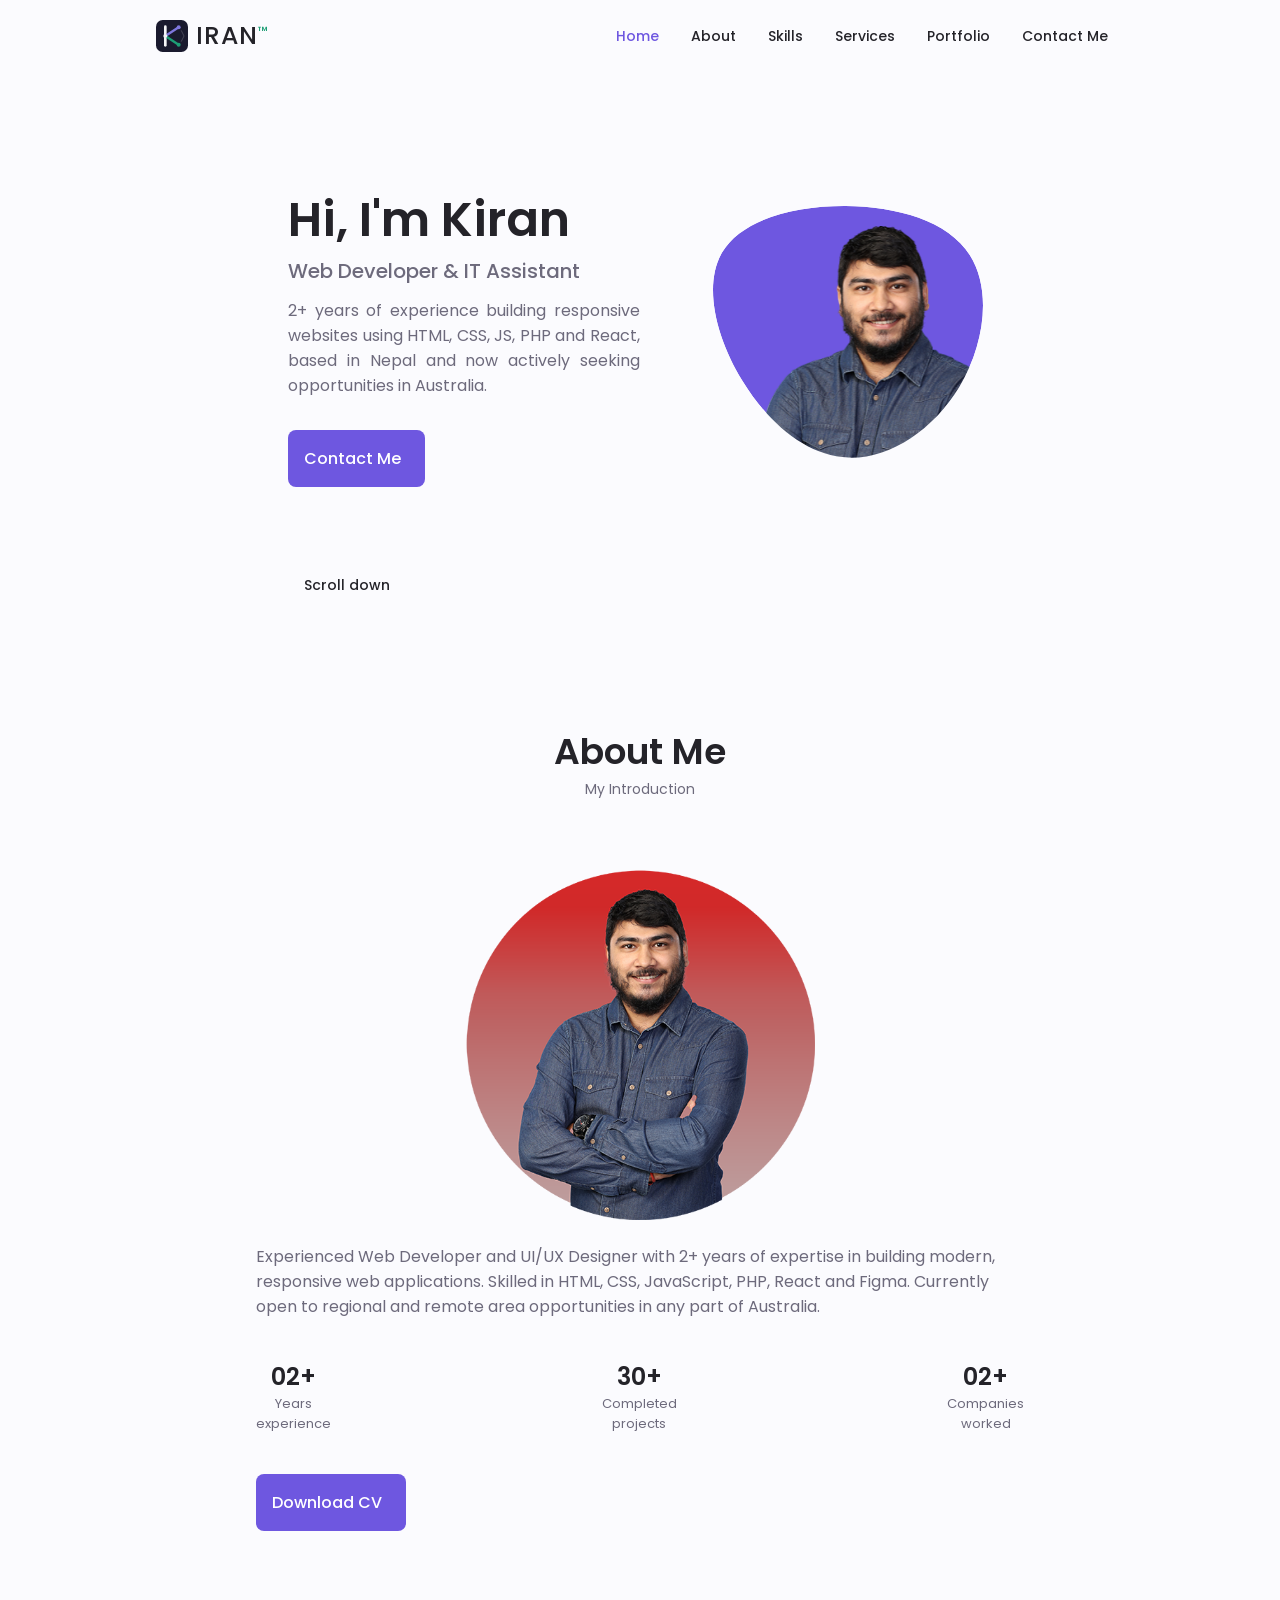
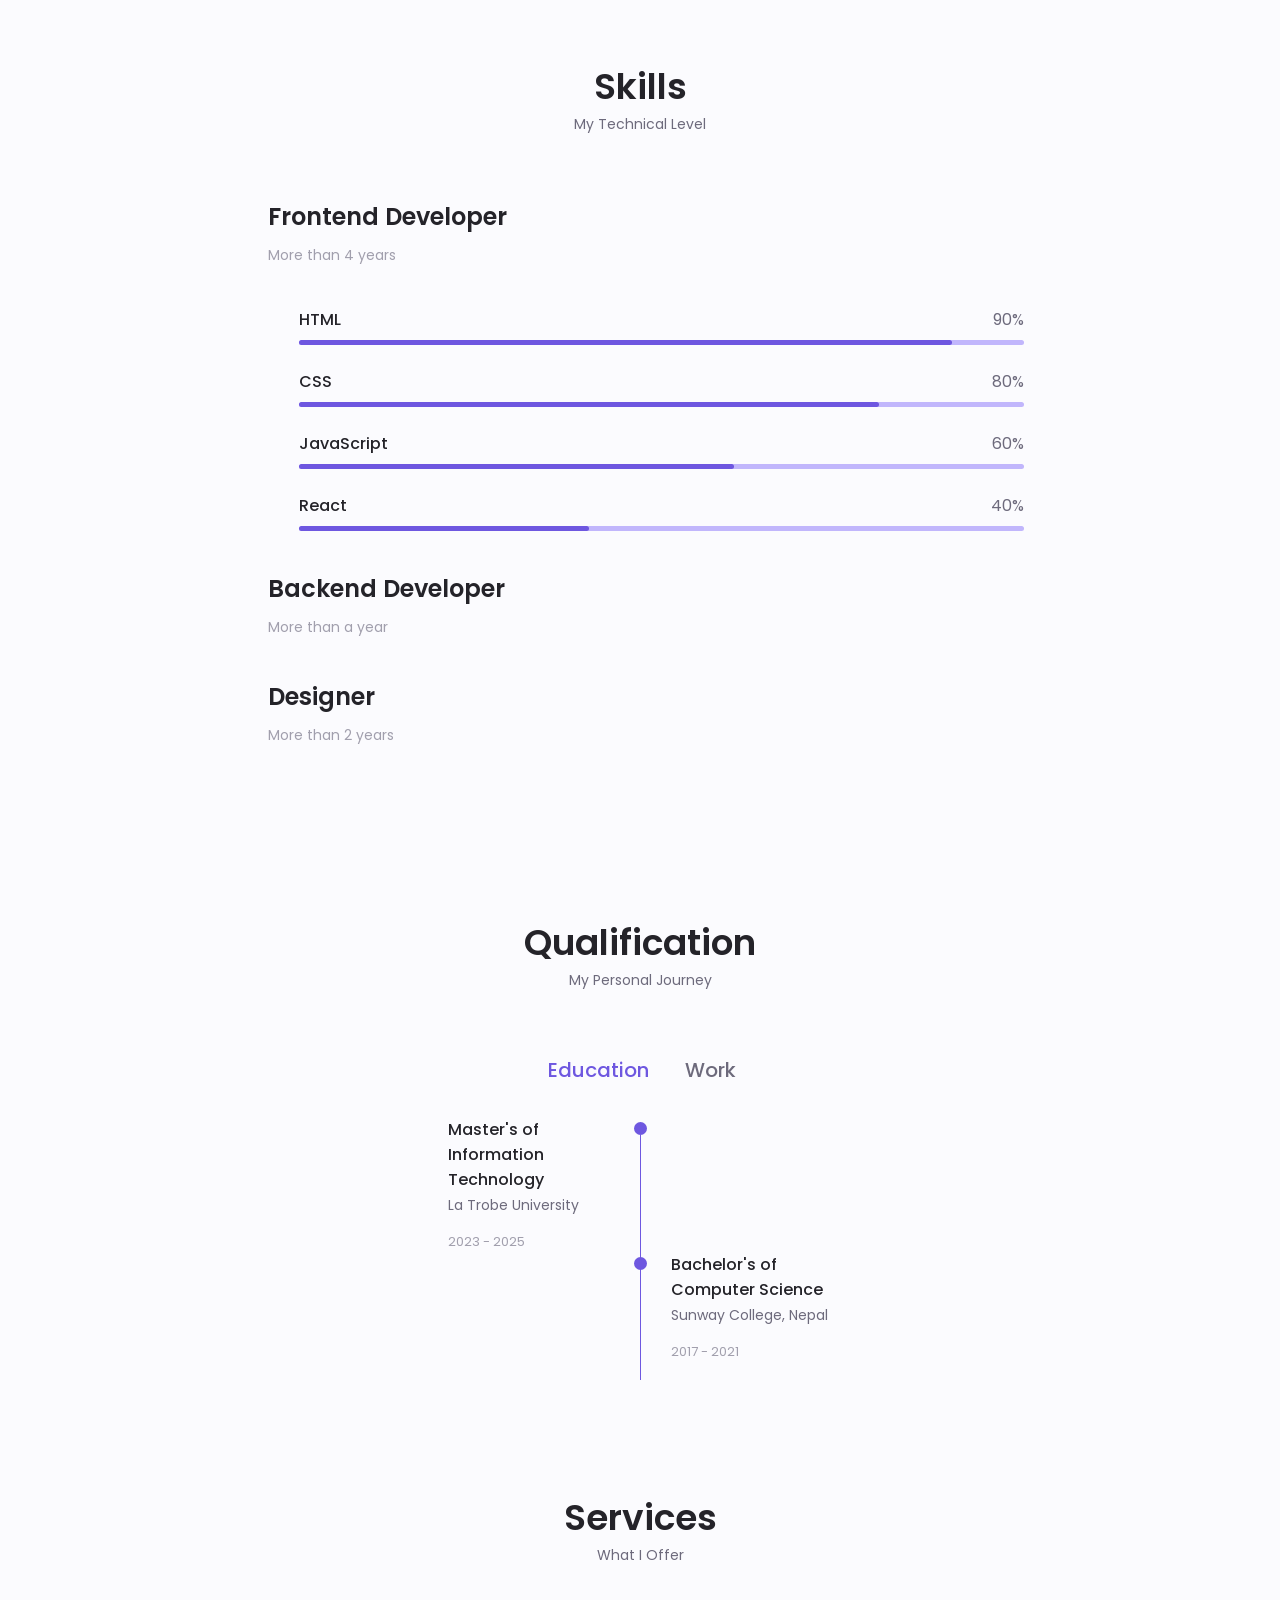
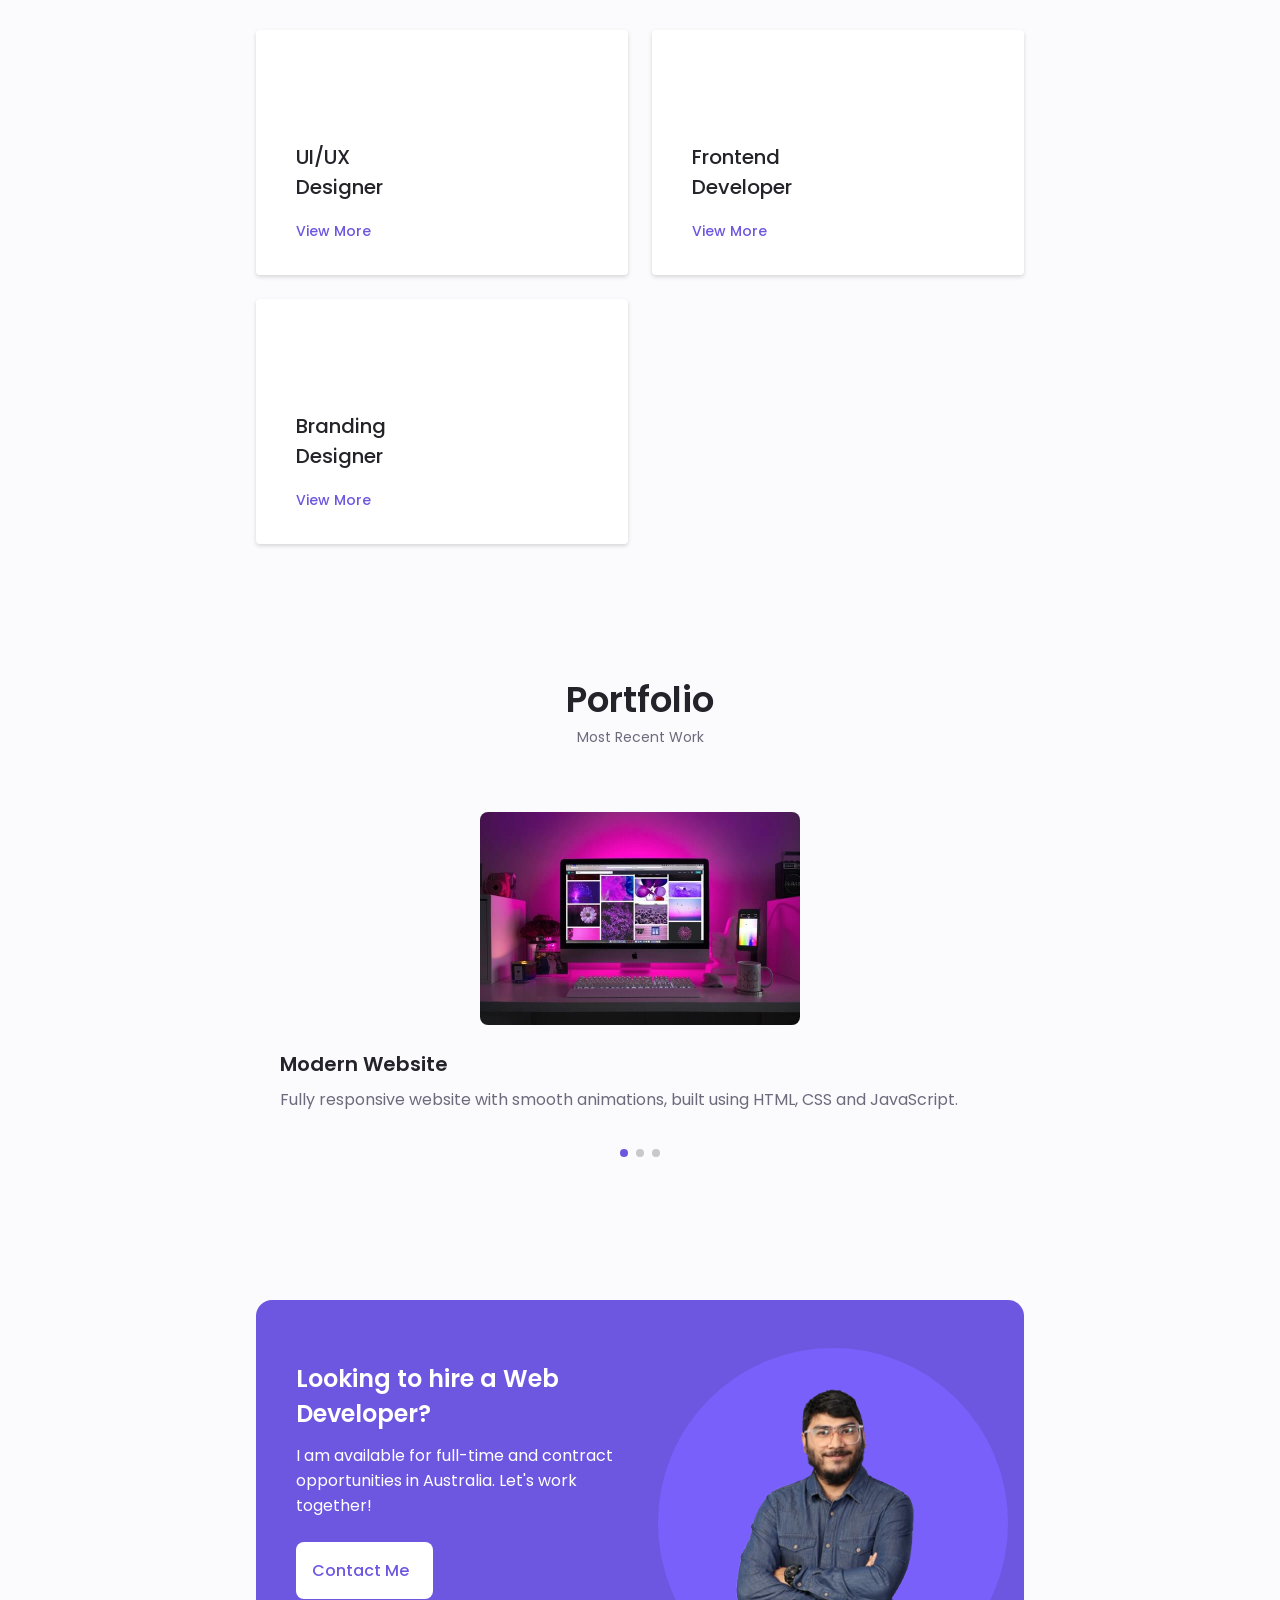
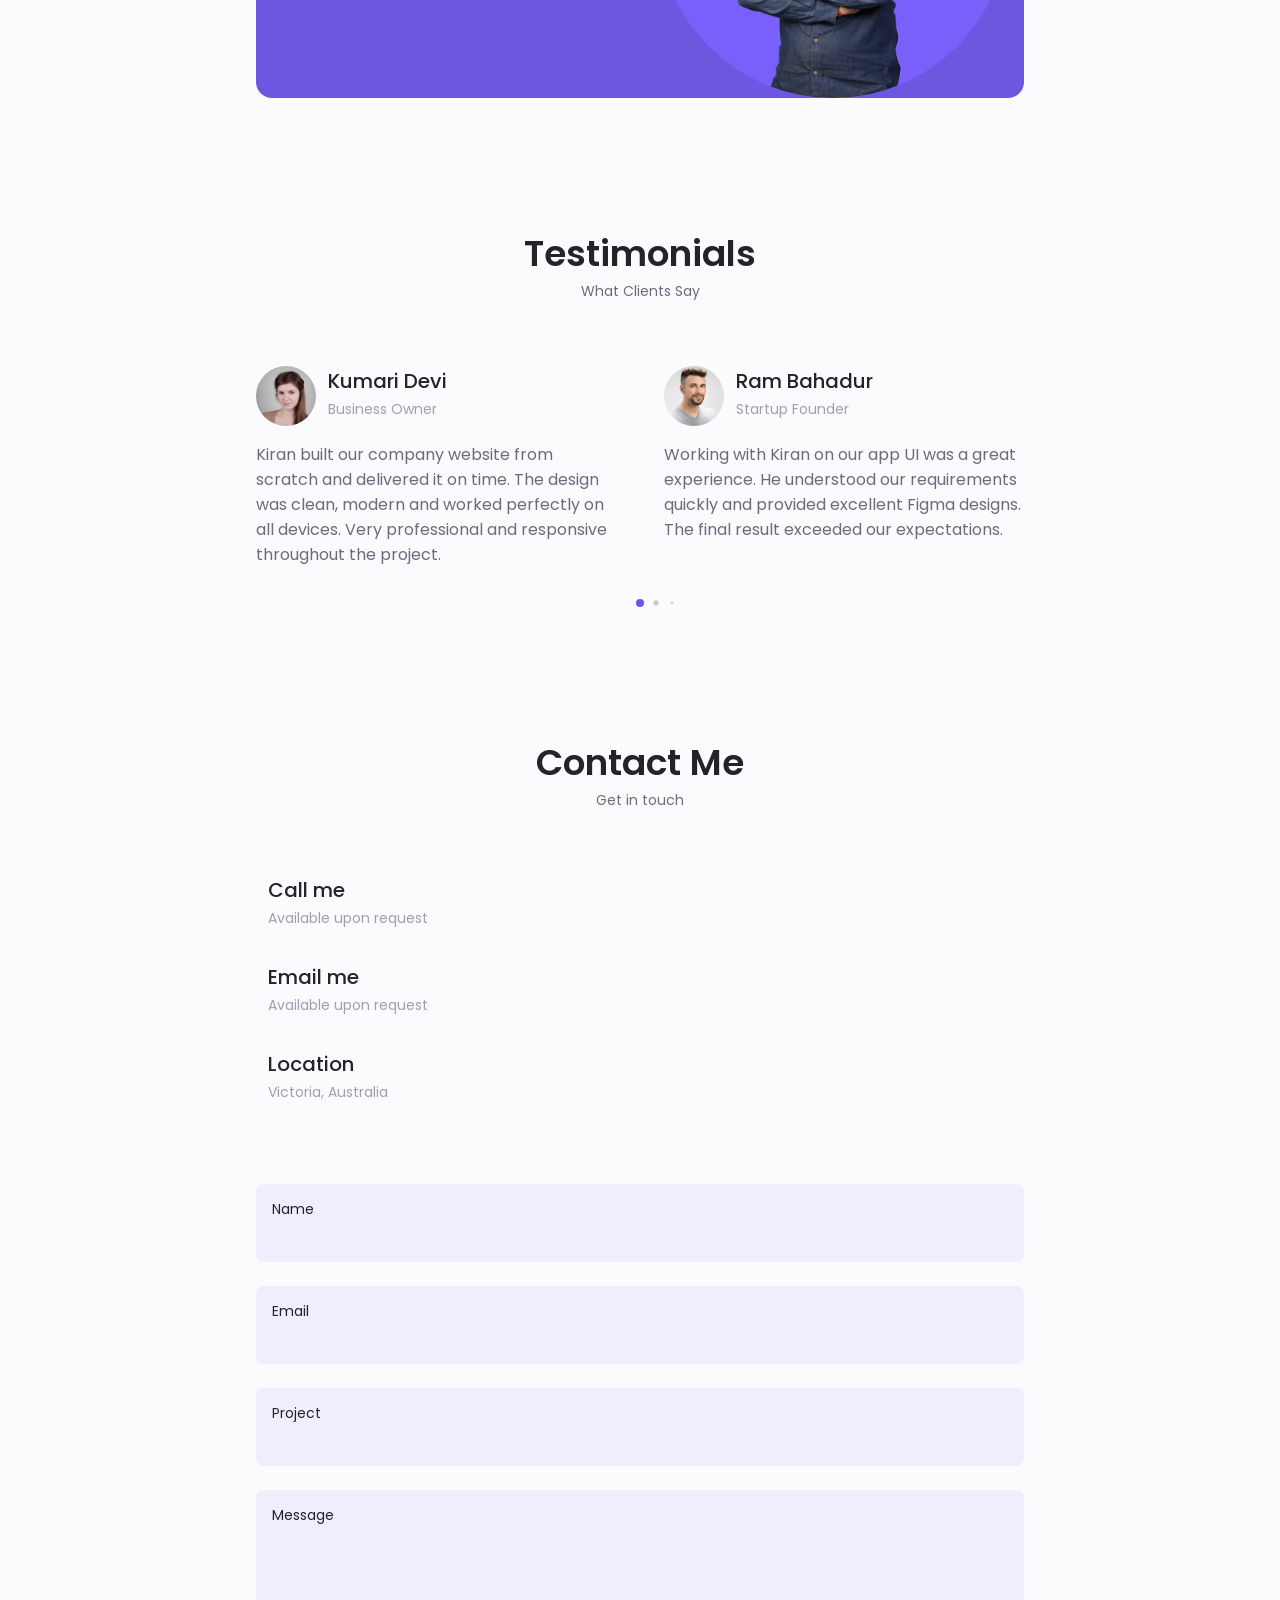
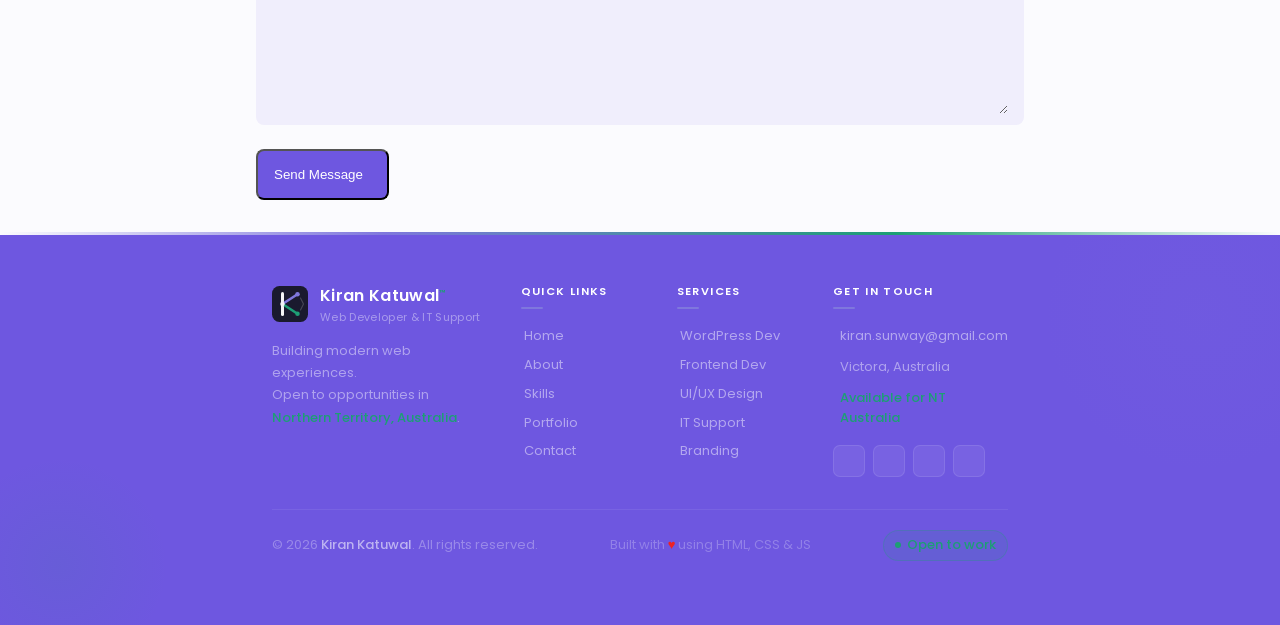
==== commit 732c0a6f: "social links update" ====
--- a/index.html
+++ b/index.html
@@ -941,7 +941,7 @@
                             </li>
                             <li class="footer__contact-item">
                                 <i class="uil uil-map-marker footer__contact-icon"></i>
-                                <span class="footer__plain">Kathmandu, Nepal</span>
+                                <span class="footer__plain">Victora, Australia</span>
                             </li>
                             <li class="footer__contact-item">
                                 <i class="uil uil-briefcase-alt footer__contact-icon"></i>
@@ -951,20 +951,20 @@
 
                         <!-- Social icons -->
                         <div class="footer__socials">
-                            <a href="https://www.linkedin.com/in/kirankatuwal" target="_blank" class="footer__social"
-                                aria-label="LinkedIn">
+                            <a href="https://www.linkedin.com/in/kiransinghkatuwal/" target="_blank"
+                                class="footer__social" aria-label="LinkedIn">
                                 <i class="uil uil-linkedin-alt"></i>
                             </a>
                             <a href="https://github.com/kirankatuwal" target="_blank" class="footer__social"
                                 aria-label="GitHub">
                                 <i class="uil uil-github-alt"></i>
                             </a>
-                            <a href="https://www.facebook.com/kirankatuwal" target="_blank" class="footer__social"
+                            <a href="https://www.facebook.com/katuwalsinghkiran" target="_blank" class="footer__social"
                                 aria-label="Facebook">
                                 <i class="uil uil-facebook-f"></i>
                             </a>
-                            <a href="https://www.instagram.com/kirankatuwal" target="_blank" class="footer__social"
-                                aria-label="Instagram">
+                            <a href="https://www.instagram.com/kiransinghkatuwall" target="_blank"
+                                class="footer__social" aria-label="Instagram">
                                 <i class="uil uil-instagram"></i>
                             </a>
                         </div>
--- a/assets/css/styles.css
+++ b/assets/css/styles.css
@@ -1611,10 +1611,6 @@
     .footer__socials {
         justify-self: flex-end;
     }
-
-    .footer__copy {
-        margin-top: 4.5rem;
-    }
 }
 
 /* For large devices */
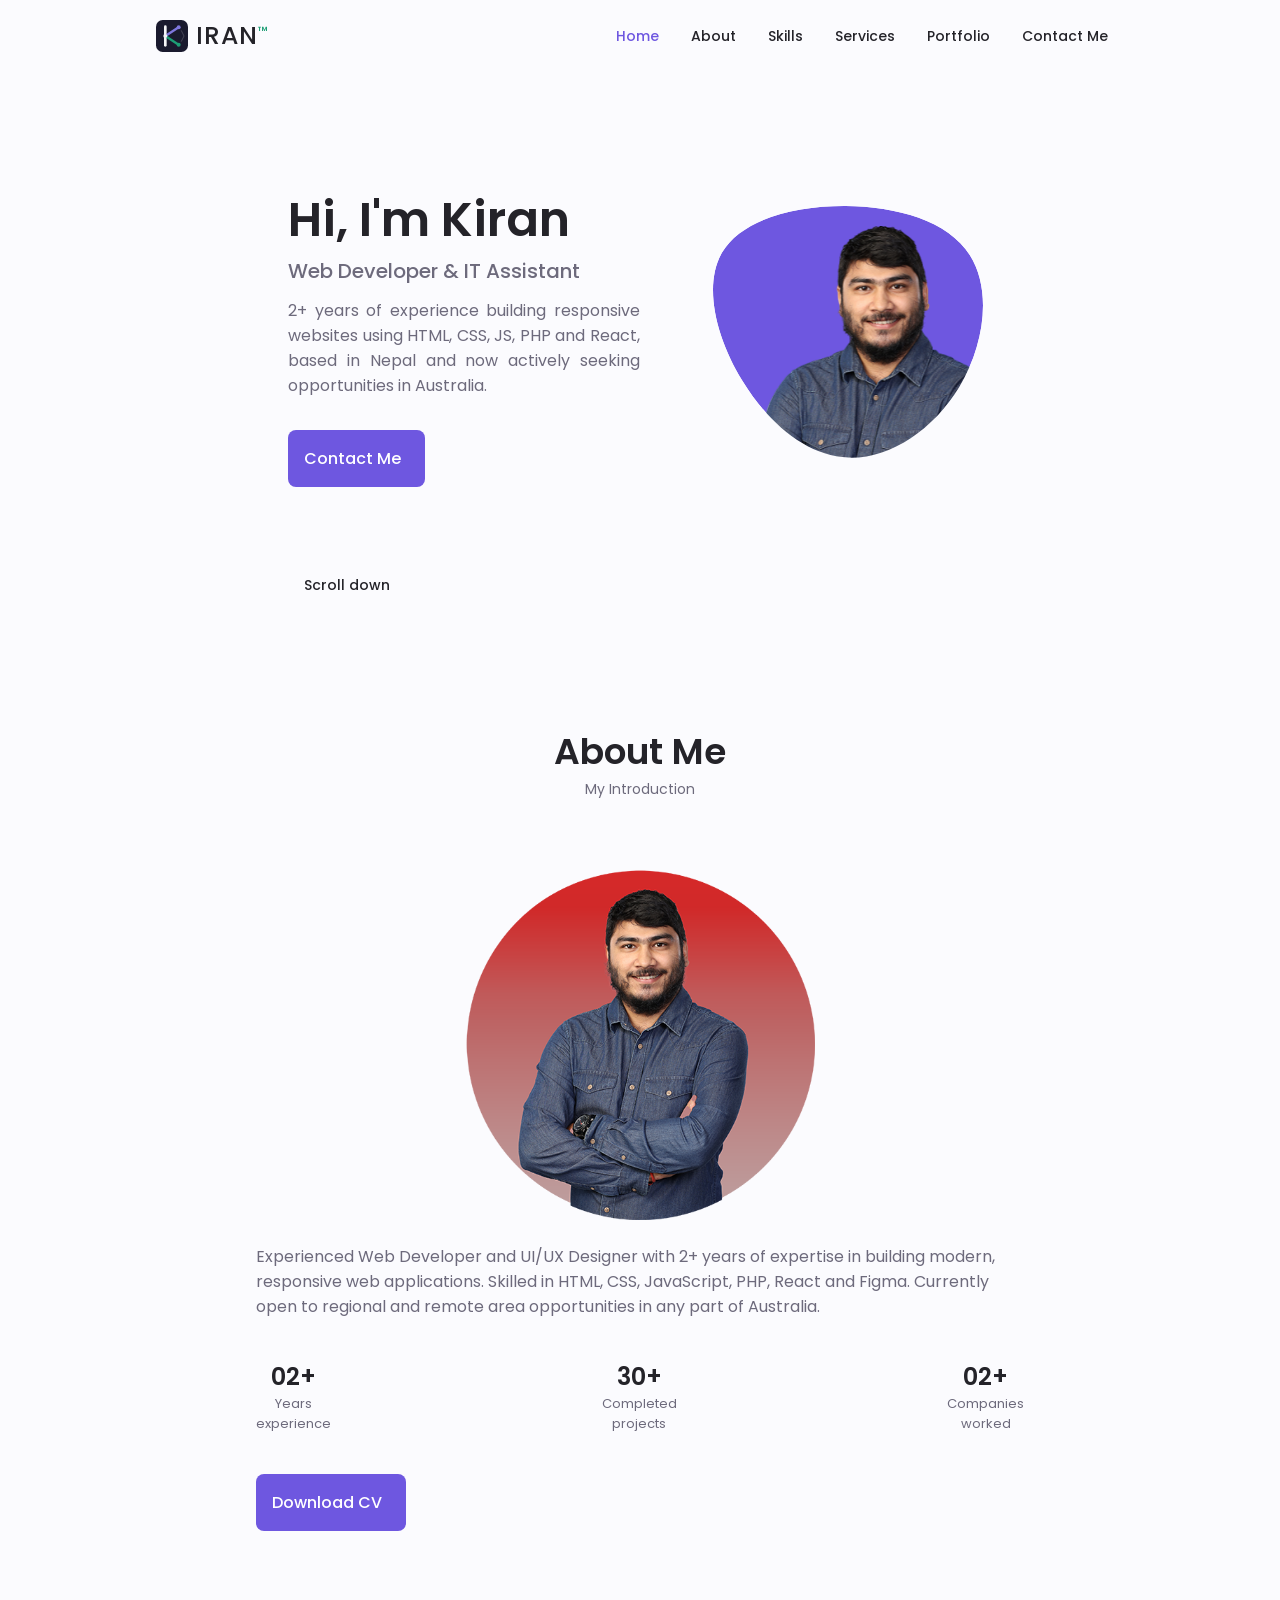
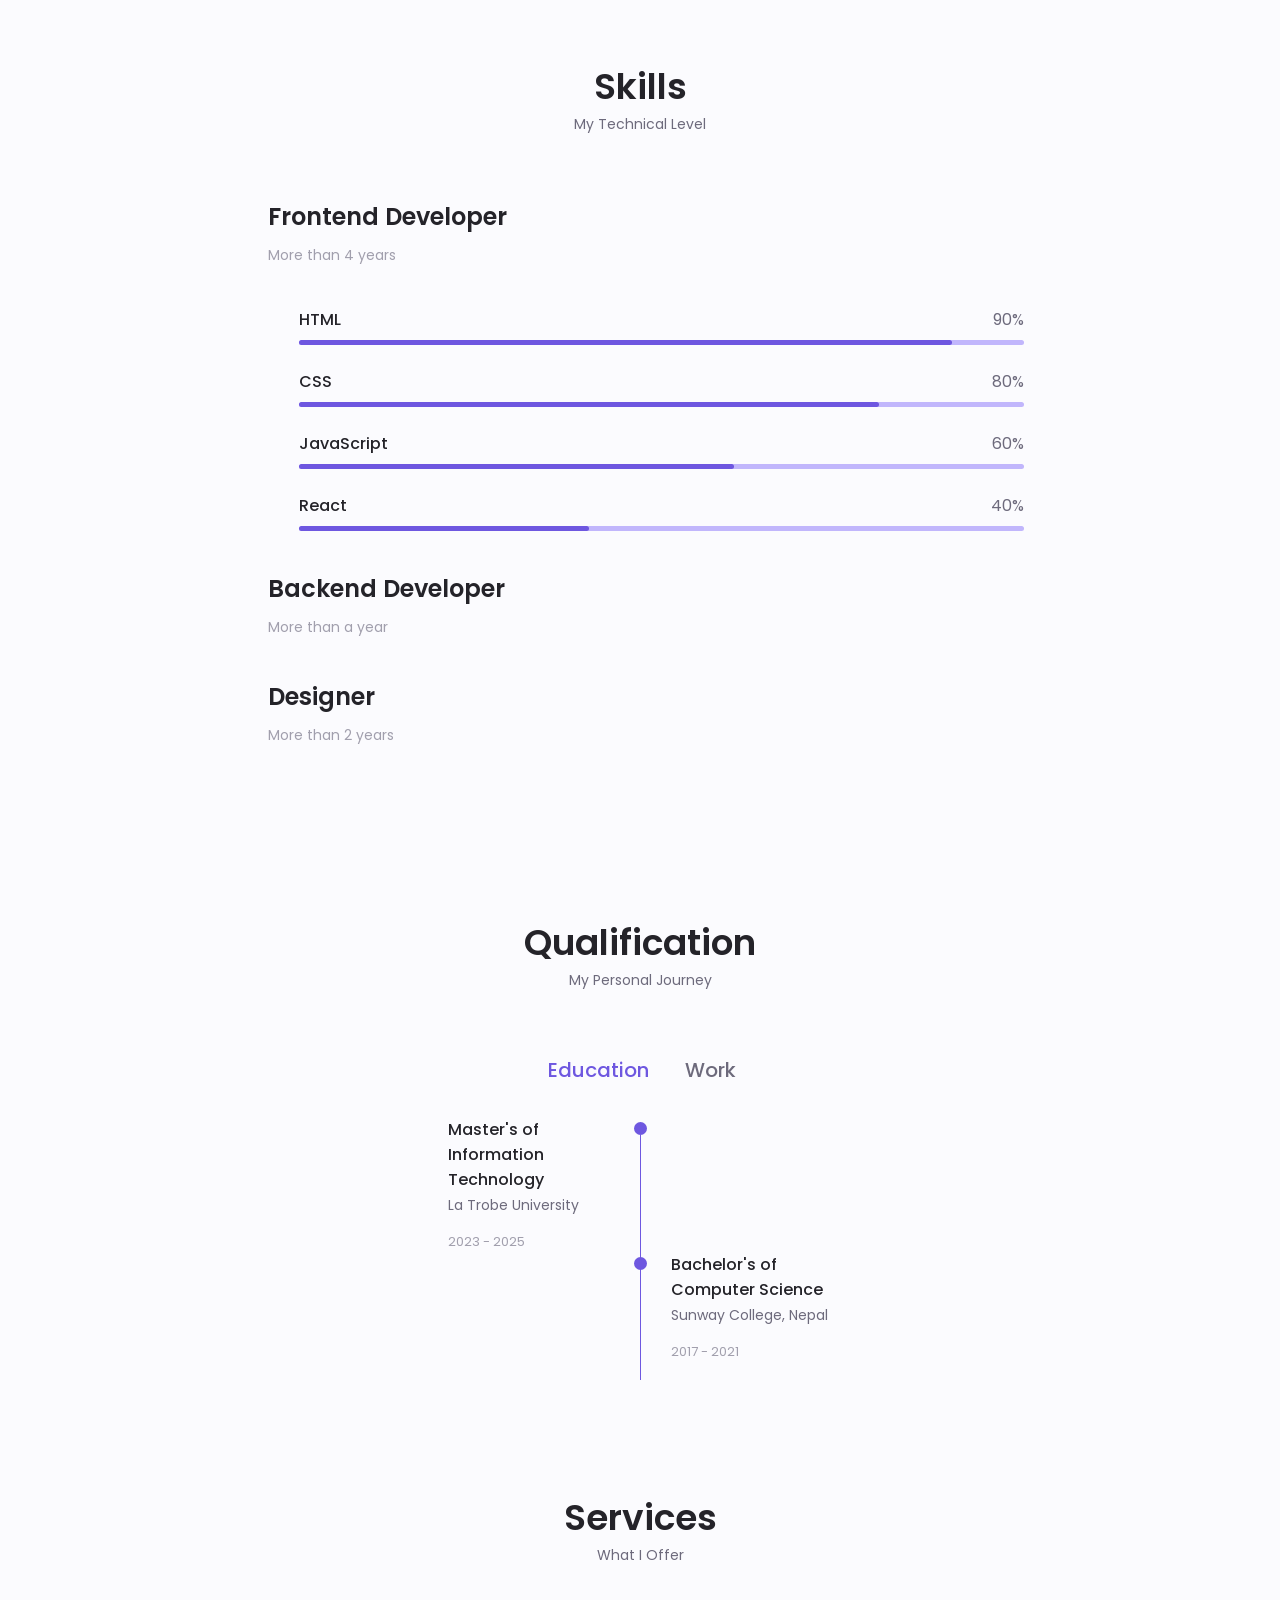
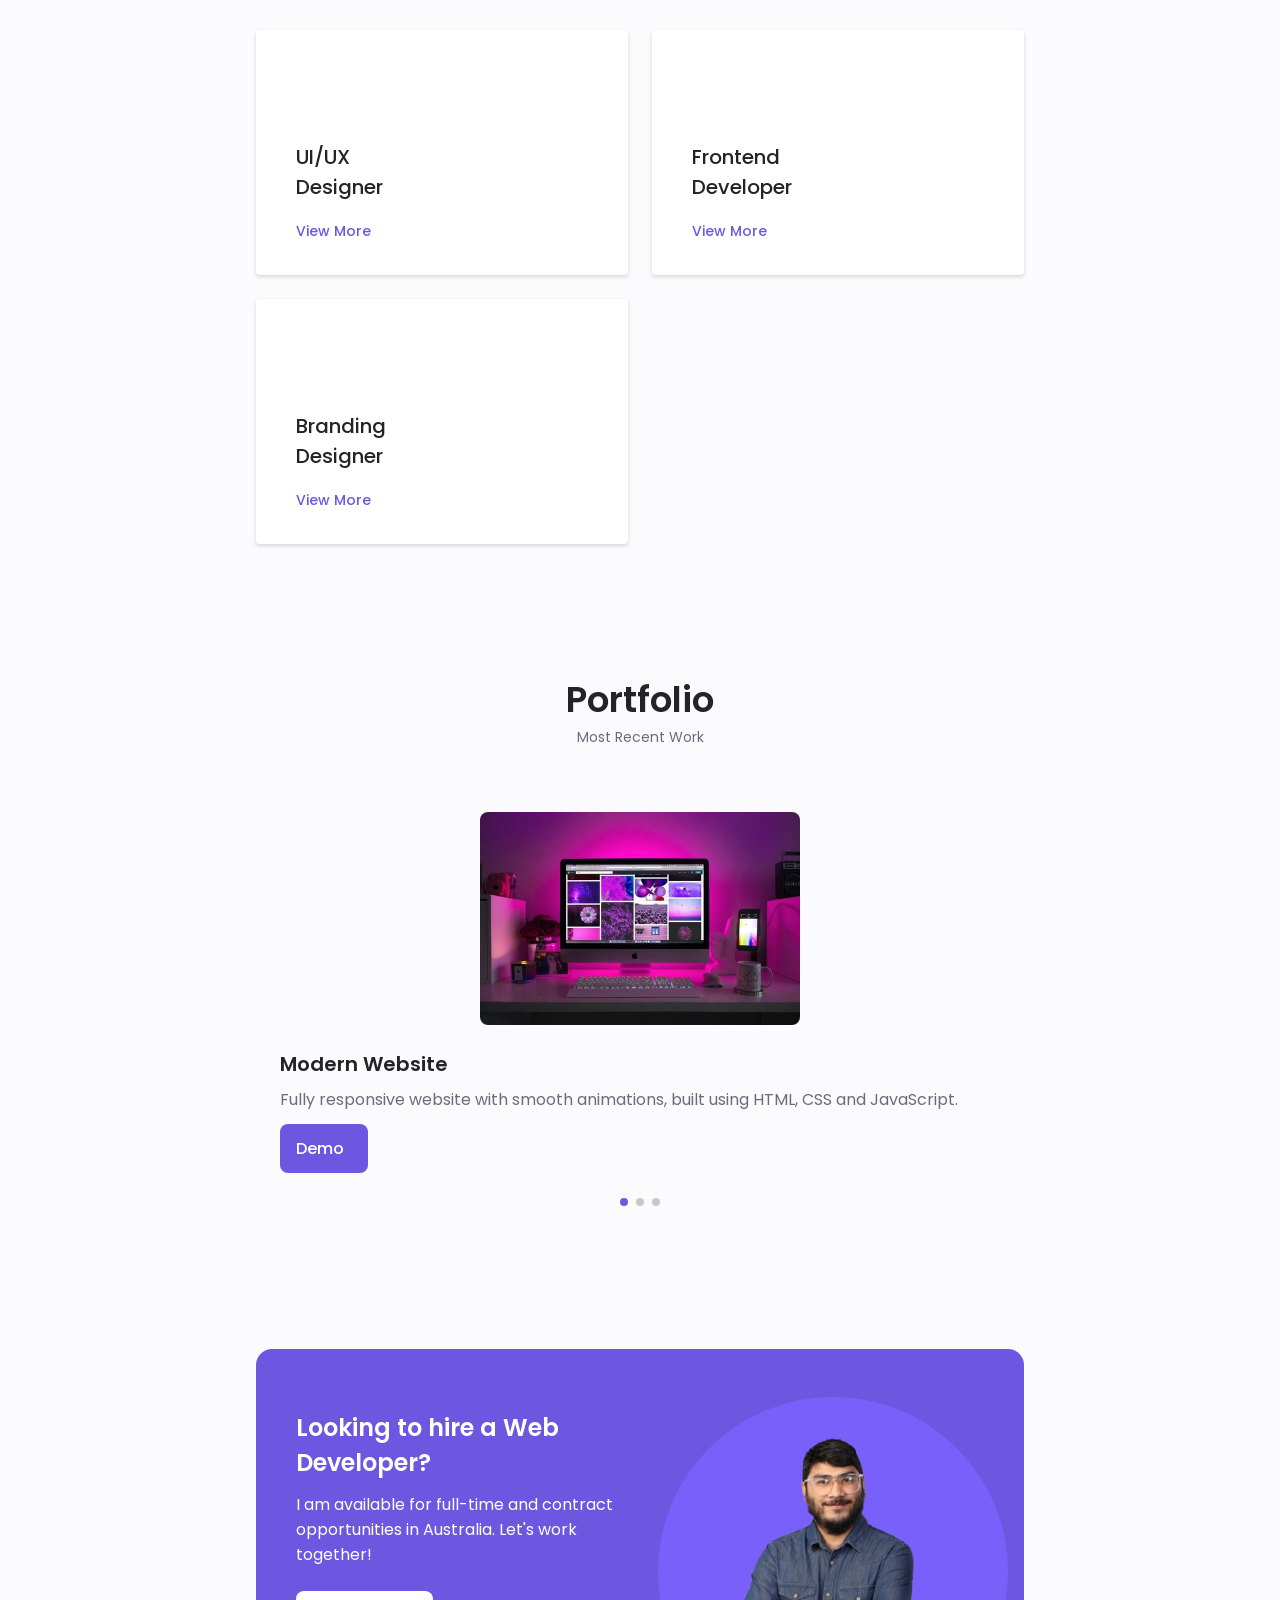
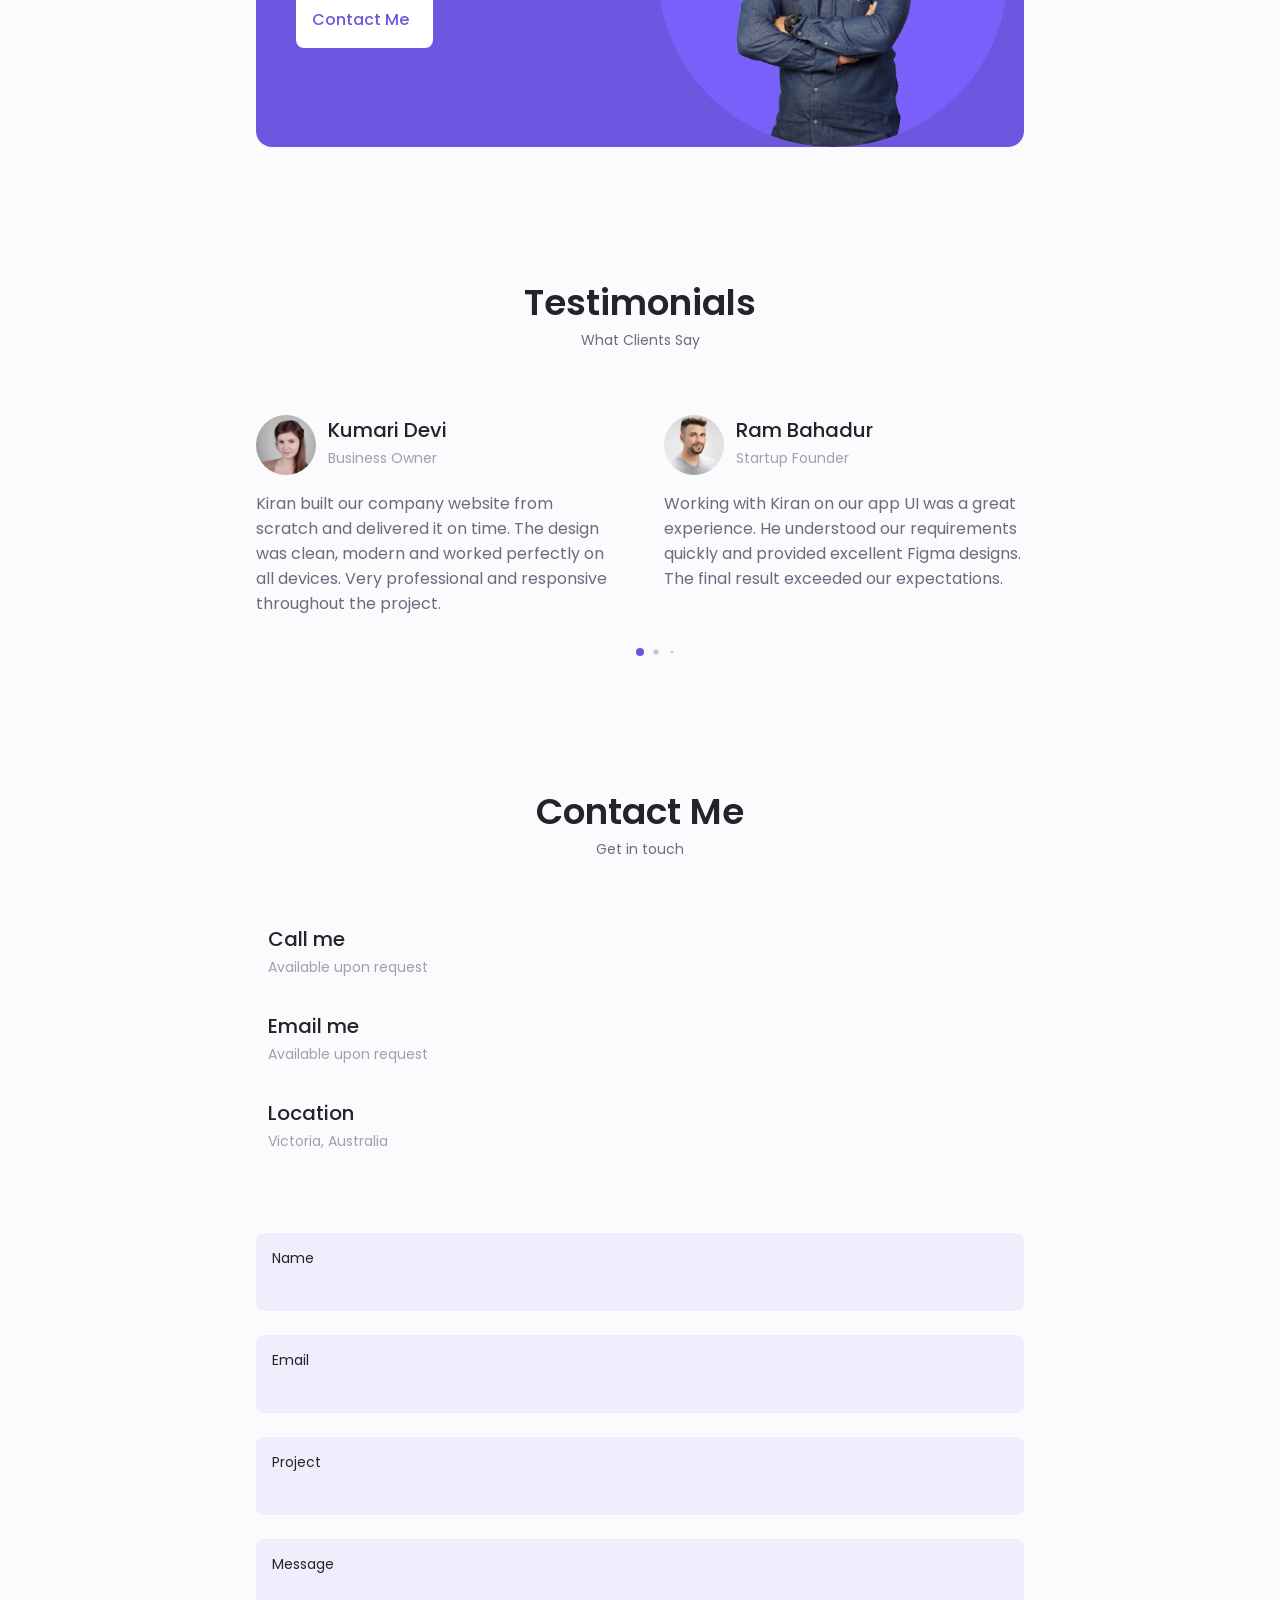
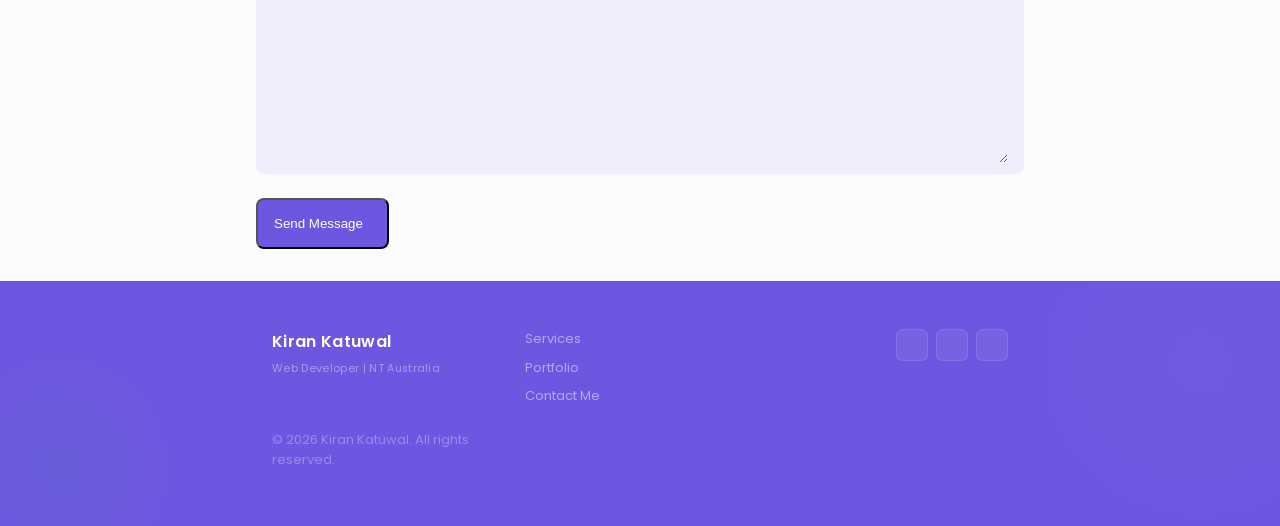
==== commit 08cac75e: "project:Job tracker added" ====
--- a/index.html
+++ b/index.html
@@ -633,9 +633,9 @@
                             <p class="portfolio__description">Fully responsive website with smooth animations, built
                                 using HTML, CSS and JavaScript.</p>
                             <!-- ===== Note: Replace # with your real project demo link ===== -->
-                            <!-- <a href="#" class="button button--flex button--small portfolio__button">Demo
+                            <a href="project.html" class="button button--flex button--small portfolio__button">Demo
                                 <i class="uil uil-arrow-right button__icon"></i>
-                            </a> -->
+                            </a>
                         </div>
                     </div>
 
@@ -854,144 +854,44 @@
     </main>
 
     <!--==================== FOOTER ====================-->
-
     <footer class="footer">
-
-        <!-- thin gradient line at top -->
-        <div class="footer__topline"></div>
-
         <div class="footer__bg">
-            <div class="footer__container container">
-
-                <!-- ── TOP ROW: 4 columns ── -->
-                <div class="footer__top">
-
-                    <!-- Column 1: Brand -->
-                    <div class="footer__brand">
-                        <a href="#home" class="footer__logo-wrap">
-                            <svg width="36" height="36" viewBox="0 0 96 96" aria-label="Kiran Katuwal logo">
-                                <rect width="96" height="96" rx="20" fill="#1a1a2e" />
-                                <line x1="28" y1="20" x2="28" y2="76" stroke="#f5f5f7" stroke-width="8"
-                                    stroke-linecap="round" />
-                                <line x1="28" y1="48" x2="68" y2="22" stroke="#7F77DD" stroke-width="7"
-                                    stroke-linecap="round" />
-                                <line x1="28" y1="48" x2="68" y2="74" stroke="#1D9E75" stroke-width="7"
-                                    stroke-linecap="round" />
-                                <circle cx="68" cy="22" r="6" fill="#7F77DD" />
-                                <circle cx="68" cy="74" r="6" fill="#1D9E75" />
-                                <circle cx="28" cy="48" r="6" fill="#f5f5f7" />
-                                <path d="M76 32 L84 48 L76 64" fill="none" stroke="#f5f5f7" stroke-width="3"
-                                    stroke-linecap="round" stroke-linejoin="round" opacity="0.2" />
-                            </svg>
-                            <div class="footer__name-wrap">
-                                <span class="footer__title">Kiran Katuwal<sup>™</sup></span>
-                                <span class="footer__subtitle">Web Developer &amp; IT Support</span>
-                            </div>
-                        </a>
-                        <p class="footer__tagline">
-                            Building modern web experiences.<br>
-                            Open to opportunities in
-                            <span class="footer__nt">Northern Territory, Australia</span>.
-                        </p>
-                    </div>
-
-                    <!-- Column 2: Quick Links -->
-                    <div class="footer__col">
-                        <h4 class="footer__col-title">Quick Links</h4>
-                        <ul class="footer__links">
-                            <li><a href="#home" class="footer__link"><i class="uil uil-angle-right"></i>Home</a></li>
-                            <li><a href="#about" class="footer__link"><i class="uil uil-angle-right"></i>About</a></li>
-                            <li><a href="#skills" class="footer__link"><i class="uil uil-angle-right"></i>Skills</a>
-                            </li>
-                            <li><a href="#portfolio" class="footer__link"><i
-                                        class="uil uil-angle-right"></i>Portfolio</a>
-                            </li>
-                            <li><a href="#contact" class="footer__link"><i class="uil uil-angle-right"></i>Contact</a>
-                            </li>
-                        </ul>
-                    </div>
-
-                    <!-- Column 3: Services -->
-                    <div class="footer__col">
-                        <h4 class="footer__col-title">Services</h4>
-                        <ul class="footer__links">
-                            <li><a href="#services" class="footer__link"><i class="uil uil-angle-right"></i>WordPress
-                                    Dev</a></li>
-                            <li><a href="#services" class="footer__link"><i class="uil uil-angle-right"></i>Frontend
-                                    Dev</a>
-                            </li>
-                            <li><a href="#services" class="footer__link"><i class="uil uil-angle-right"></i>UI/UX
-                                    Design</a>
-                            </li>
-                            <li><a href="#services" class="footer__link"><i class="uil uil-angle-right"></i>IT
-                                    Support</a>
-                            </li>
-                            <li><a href="#services" class="footer__link"><i class="uil uil-angle-right"></i>Branding</a>
-                            </li>
-                        </ul>
-                    </div>
-
-                    <!-- Column 4: Contact + Socials -->
-                    <div class="footer__col">
-                        <h4 class="footer__col-title">Get in Touch</h4>
-                        <ul class="footer__contact-list">
-                            <li class="footer__contact-item">
-                                <i class="uil uil-envelope footer__contact-icon"></i>
-                                <a href="mailto:kiran.sunway@gmail.com" class="footer__link">kiran.sunway@gmail.com</a>
-                            </li>
-                            <li class="footer__contact-item">
-                                <i class="uil uil-map-marker footer__contact-icon"></i>
-                                <span class="footer__plain">Victora, Australia</span>
-                            </li>
-                            <li class="footer__contact-item">
-                                <i class="uil uil-briefcase-alt footer__contact-icon"></i>
-                                <span class="footer__plain footer__available">Available for NT Australia</span>
-                            </li>
-                        </ul>
-
-                        <!-- Social icons -->
-                        <div class="footer__socials">
-                            <a href="https://www.linkedin.com/in/kiransinghkatuwal/" target="_blank"
-                                class="footer__social" aria-label="LinkedIn">
-                                <i class="uil uil-linkedin-alt"></i>
-                            </a>
-                            <a href="https://github.com/kirankatuwal" target="_blank" class="footer__social"
-                                aria-label="GitHub">
-                                <i class="uil uil-github-alt"></i>
-                            </a>
-                            <a href="https://www.facebook.com/katuwalsinghkiran" target="_blank" class="footer__social"
-                                aria-label="Facebook">
-                                <i class="uil uil-facebook-f"></i>
-                            </a>
-                            <a href="https://www.instagram.com/kiransinghkatuwall" target="_blank"
-                                class="footer__social" aria-label="Instagram">
-                                <i class="uil uil-instagram"></i>
-                            </a>
-                        </div>
-                    </div>
-
-                </div><!-- /footer__top -->
-
-                <!-- ── Thin divider ── -->
-                <div class="footer__divider"></div>
-
-                <!-- ── BOTTOM ROW ── -->
-                <div class="footer__bottom">
-                    <p class="footer__copy">
-                        &copy; 2026 <span class="footer__copy-name">Kiran Katuwal</span>. All rights reserved.
-                    </p>
-                    <span class="footer__tech">
-                        Built with <span class="footer__heart">&#9829;</span> using HTML, CSS &amp; JS
-                    </span>
-                    <div class="footer__status">
-                        <span class="footer__status-dot"></span>
-                        <span class="footer__status-text">Open to work</span>
-                    </div>
-                </div>
-
-            </div><!-- /footer__bg -->
+            <div class="footer__container container grid">
+                <div>
+                    <h1 class="footer__title">Kiran Katuwal</h1>
+                    <span class="footer__subtitle">Web Developer | NT Australia</span>
+                </div>
+                <ul class="footer__links">
+                    <li>
+                        <a href="#services" class="footer__link">Services</a>
+                    </li>
+                    <li>
+                        <a href="#portfolio" class="footer__link">Portfolio</a>
+                    </li>
+                    <li>
+                        <a href="#contact" class="footer__link">Contact Me</a>
+                    </li>
+                </ul>
+                <!-- ===== FIX 22: Add real social media links ===== -->
+                <div class="footer__socials">
+                    <a href="https://www.facebook.com/kirankatuwal" target="_blank" class="footer__social"
+                        aria-label="Facebook">
+                        <i class="uil uil-facebook-f"></i>
+                    </a>
+                    <a href="https://www.instagram.com/kirankatuwal" target="_blank" class="footer__social"
+                        aria-label="Instagram">
+                        <i class="uil uil-instagram"></i>
+                    </a>
+                    <a href="https://www.linkedin.com/in/kirankatuwal" target="_blank" class="footer__social"
+                        aria-label="LinkedIn">
+                        <i class="uil uil-linkedin-alt"></i>
+                    </a>
+                </div>
+                <p class="footer__copy">
+                    &#169; 2026 Kiran Katuwal. All rights reserved.
+                </p>
+            </div>
         </div>
-
     </footer>
 
     <!--==================== SCROLL TOP ====================-->
